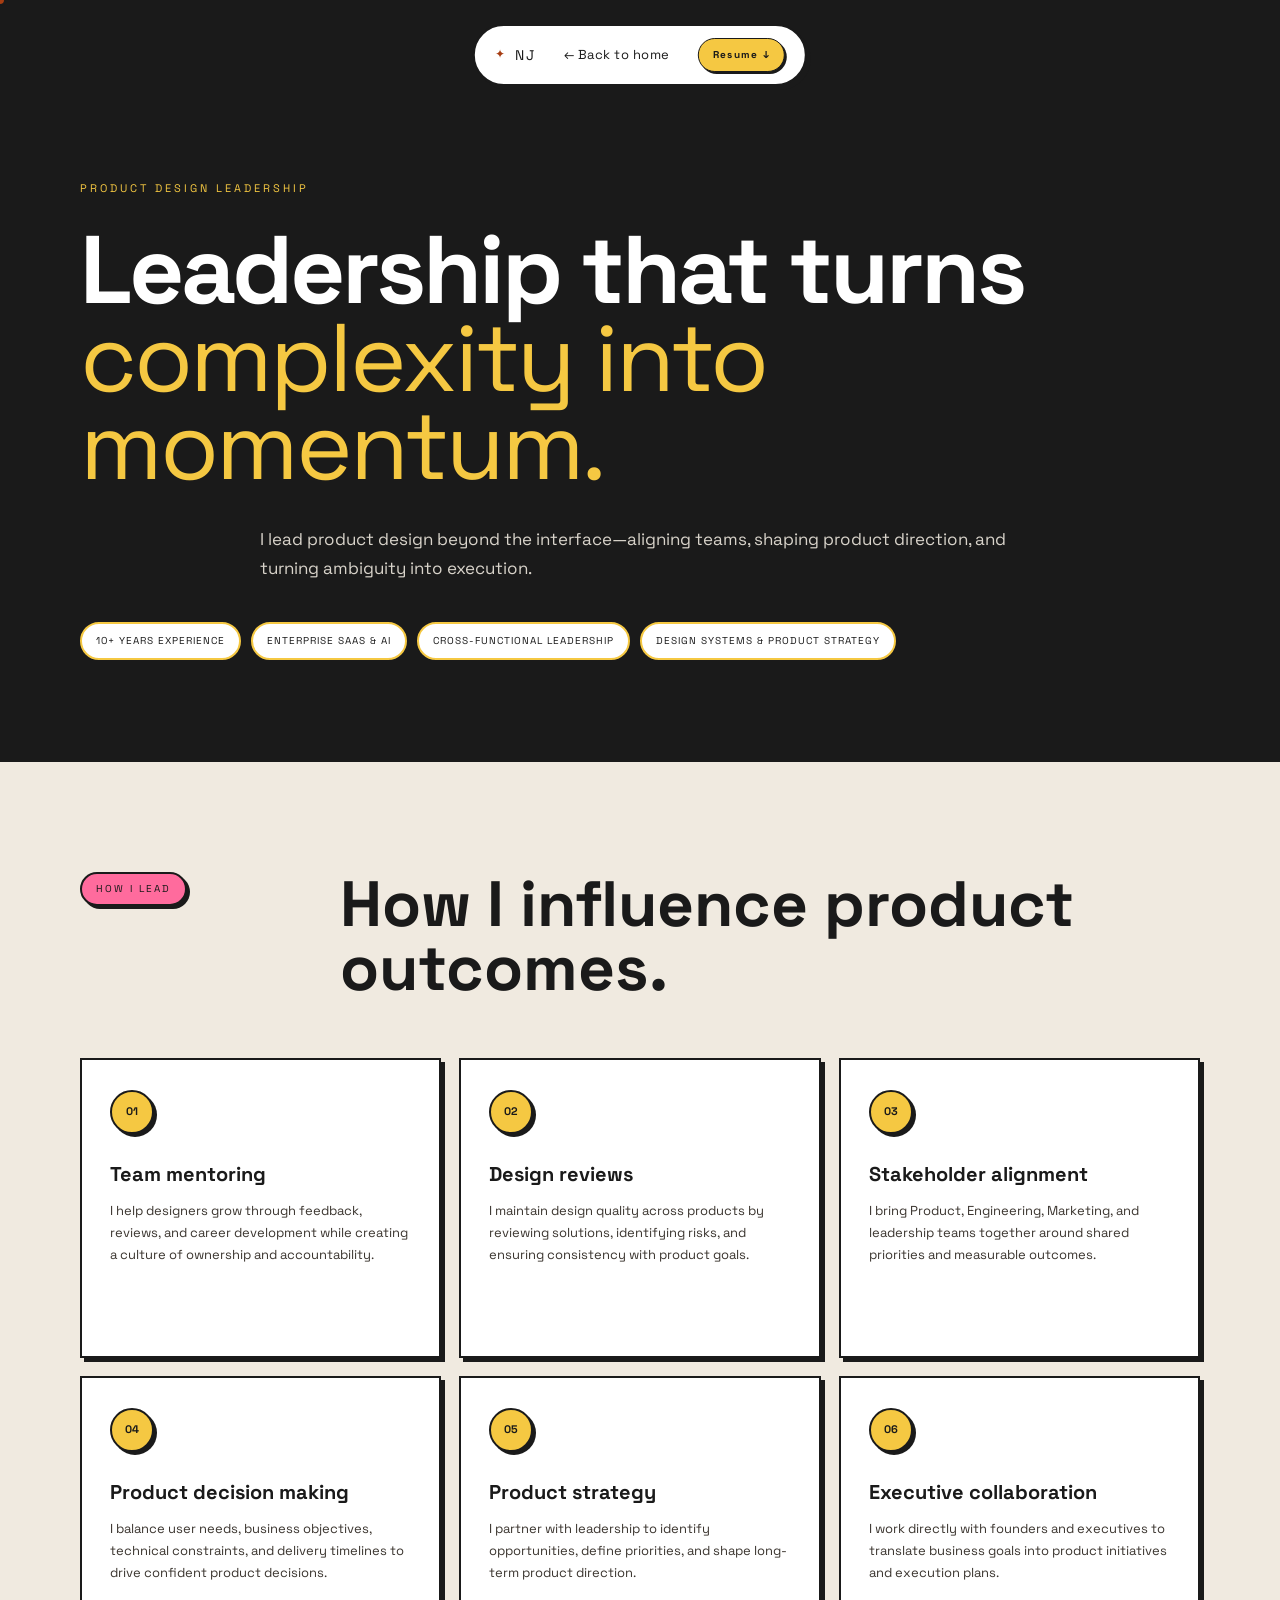
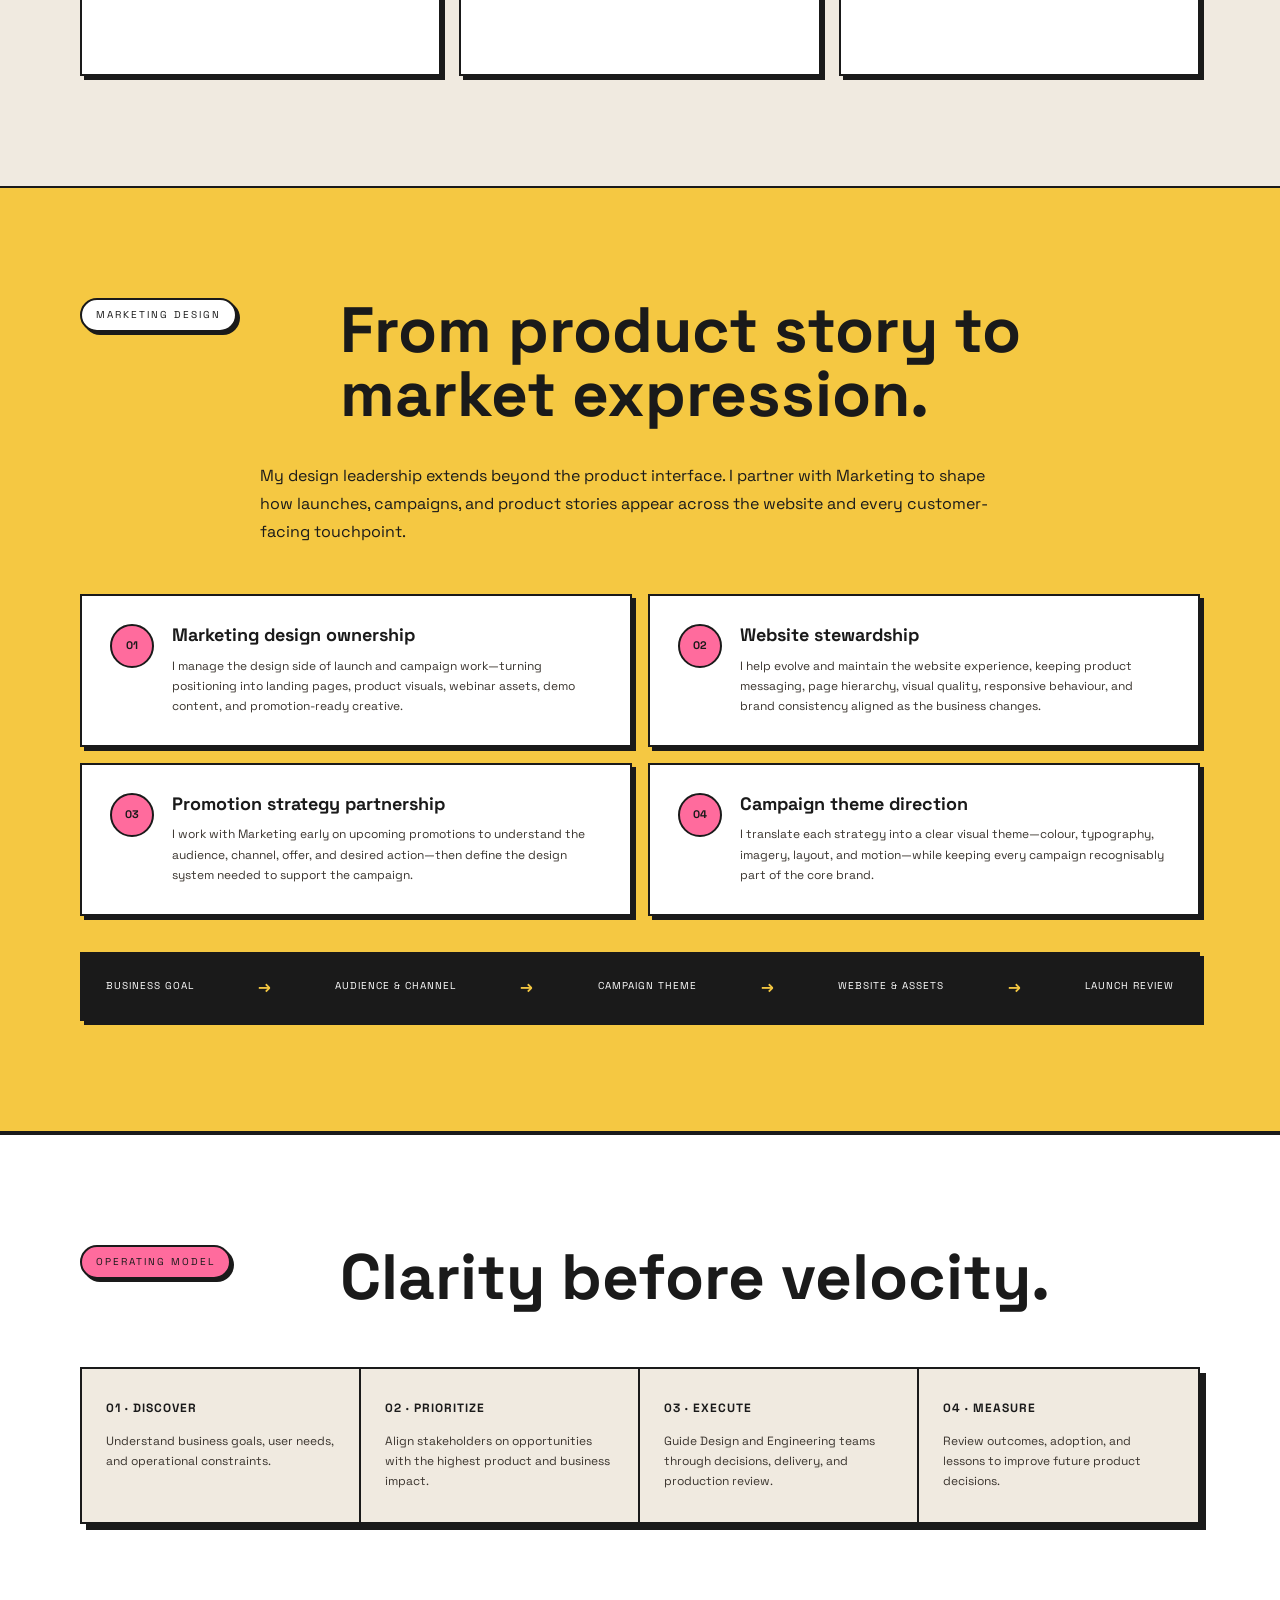
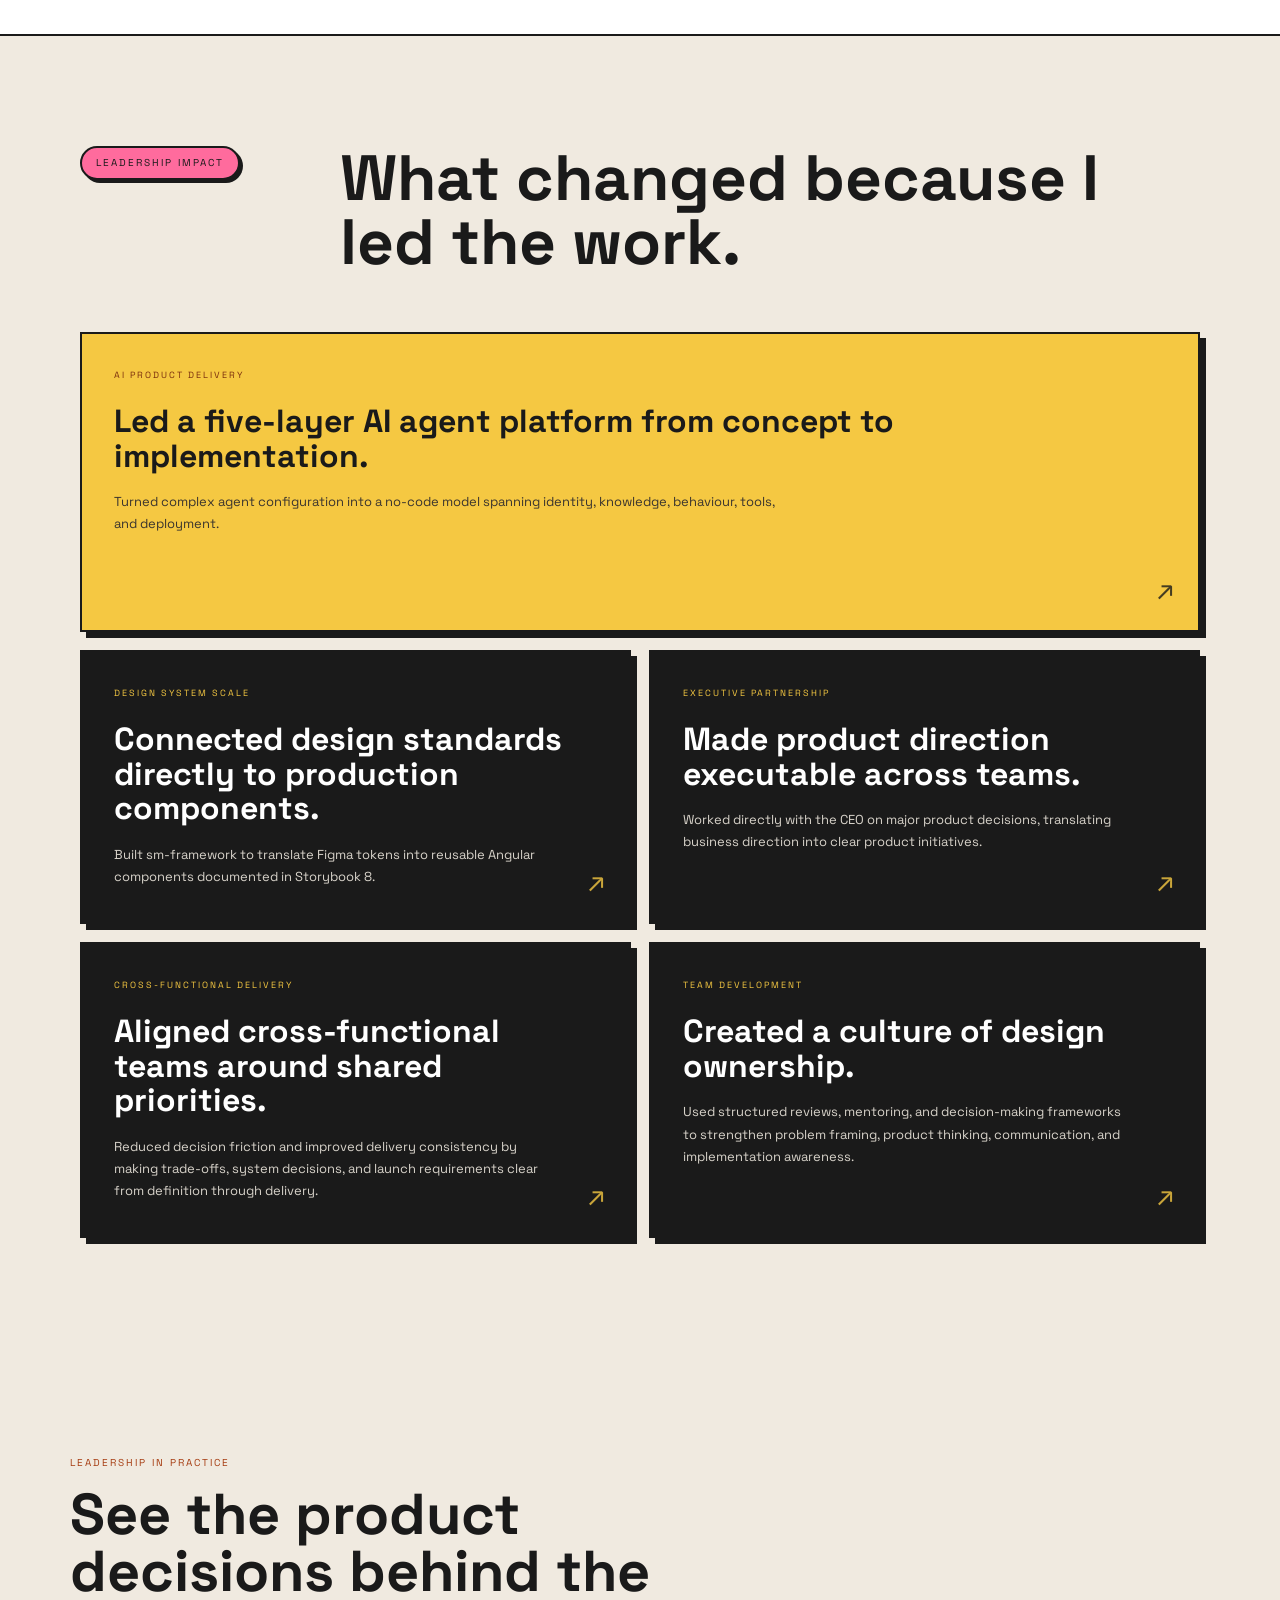
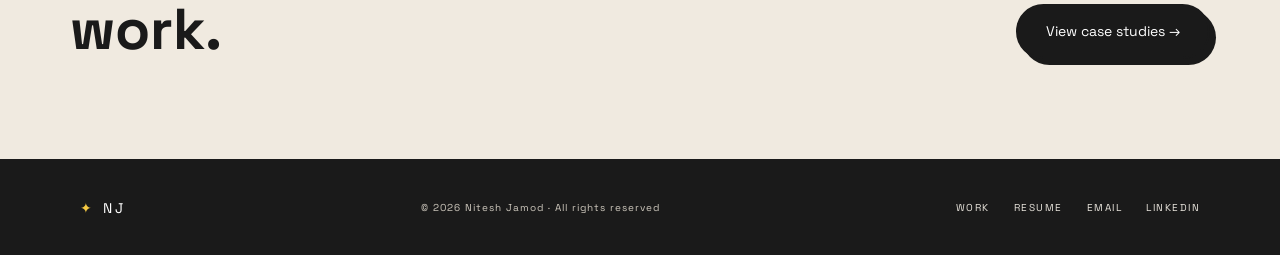
==== leadership.html @ 7f5f0aaa "Describe what changed" ====
<!DOCTYPE html>
<html lang="en">
<head>
<meta charset="UTF-8">
<meta name="viewport" content="width=device-width, initial-scale=1.0">
<meta name="description" content="Leadership approach of Nitesh Jamod, Product Design Lead specialising in AI, enterprise SaaS, product strategy, mentoring, marketing design, and cross-functional delivery.">
<meta name="robots" content="index, follow">
<meta name="author" content="Nitesh Jamod">
<meta name="theme-color" content="#F0EAE0">
<meta property="og:title" content="Leadership — Nitesh Jamod">
<meta property="og:description" content="How I lead product design across AI, enterprise SaaS, design systems, and cross-functional delivery.">
<meta property="og:url" content="https://niteshjamod.com/leadership.html">
<meta property="og:type" content="website">
<meta property="og:image" content="https://niteshjamod.com/assets/images/Nitesh_jamod_halfbody.webp">
<title>Leadership — Nitesh Jamod</title>
<link rel="icon" type="image/png" href="assets/images/NJ_fav_icon.png">
<link rel="canonical" href="https://niteshjamod.com/leadership.html">
<link rel="preconnect" href="https://fonts.googleapis.com">
<link rel="preconnect" href="https://fonts.gstatic.com" crossorigin>
<link href="https://fonts.googleapis.com/css2?family=Space+Grotesk:wght@400;700&display=swap" rel="stylesheet">
<link rel="stylesheet" href="assets/css/styles.css">
</head>
<body id="leadership-page">

<div class="cur" id="cur"></div>

<nav class="leadership-nav leadership-nav-compact">
  <a href="index.html" class="nav-logo">NJ</a>
  <a href="index.html" class="leadership-back">← Back to home</a>
  <a href="output/pdf/Nitesh-Jamod-CV2026.pdf" class="case-nav-resume" download>Resume ↓</a>
</nav>

<main>
  <header class="leadership-page-hero">
    <div class="leadership-page-kicker">Product Design Leadership</div>
    <h1>Leadership that turns <span>complexity into momentum.</span></h1>
    <p>I lead product design beyond the interface—aligning teams, shaping product direction, and turning ambiguity into execution.</p>
    <div class="leadership-page-proof">
      <span>10+ years experience</span>
      <span>Enterprise SaaS &amp; AI</span>
      <span>Cross-functional leadership</span>
      <span>Design systems &amp; product strategy</span>
    </div>
  </header>

  <section class="leadership-principles" aria-labelledby="leadership-principles-title">
    <div class="leadership-section-head">
      <span>How I Lead</span>
      <h2 id="leadership-principles-title">How I influence product outcomes.</h2>
    </div>
    <div class="leadership-page-grid">
      <article class="leadership-page-card">
        <div class="leadership-page-card-number">01</div>
        <h3>Team Mentoring</h3>
        <p>I help designers grow through feedback, reviews, and career development while creating a culture of ownership and accountability.</p>
      </article>
      <article class="leadership-page-card">
        <div class="leadership-page-card-number">02</div>
        <h3>Design Reviews</h3>
        <p>I maintain design quality across products by reviewing solutions, identifying risks, and ensuring consistency with product goals.</p>
      </article>
      <article class="leadership-page-card">
        <div class="leadership-page-card-number">03</div>
        <h3>Stakeholder Alignment</h3>
        <p>I bring Product, Engineering, Marketing, and leadership teams together around shared priorities and measurable outcomes.</p>
      </article>
      <article class="leadership-page-card">
        <div class="leadership-page-card-number">04</div>
        <h3>Product Decision Making</h3>
        <p>I balance user needs, business objectives, technical constraints, and delivery timelines to drive confident product decisions.</p>
      </article>
      <article class="leadership-page-card">
        <div class="leadership-page-card-number">05</div>
        <h3>Product Strategy</h3>
        <p>I partner with leadership to identify opportunities, define priorities, and shape long-term product direction.</p>
      </article>
      <article class="leadership-page-card">
        <div class="leadership-page-card-number">06</div>
        <h3>Executive Collaboration</h3>
        <p>I work directly with founders and executives to translate business goals into product initiatives and execution plans.</p>
      </article>
    </div>
  </section>

  <section id="marketing-leadership" class="leadership-marketing" aria-labelledby="marketing-leadership-title">
    <div class="leadership-section-head">
      <span>Marketing Design</span>
      <h2 id="marketing-leadership-title">From product story to market expression.</h2>
    </div>
    <p class="leadership-marketing-intro">My design leadership extends beyond the product interface. I partner with Marketing to shape how launches, campaigns, and product stories appear across the website and every customer-facing touchpoint.</p>
    <div class="leadership-marketing-grid">
      <article>
        <div class="leadership-marketing-icon">01</div>
        <h3>Marketing Design Ownership</h3>
        <p>I manage the design side of launch and campaign work—turning positioning into landing pages, product visuals, webinar assets, demo content, and promotion-ready creative.</p>
      </article>
      <article>
        <div class="leadership-marketing-icon">02</div>
        <h3>Website Stewardship</h3>
        <p>I help evolve and maintain the website experience, keeping product messaging, page hierarchy, visual quality, responsive behaviour, and brand consistency aligned as the business changes.</p>
      </article>
      <article>
        <div class="leadership-marketing-icon">03</div>
        <h3>Promotion Strategy Partnership</h3>
        <p>I work with Marketing early on upcoming promotions to understand the audience, channel, offer, and desired action—then define the design system needed to support the campaign.</p>
      </article>
      <article>
        <div class="leadership-marketing-icon">04</div>
        <h3>Campaign Theme Direction</h3>
        <p>I translate each strategy into a clear visual theme—colour, typography, imagery, layout, and motion—while keeping every campaign recognisably part of the core brand.</p>
      </article>
    </div>
    <div class="leadership-marketing-flow" aria-label="Marketing design collaboration process">
      <span>Business goal</span><b>→</b><span>Audience &amp; channel</span><b>→</b><span>Campaign theme</span><b>→</b><span>Website &amp; assets</span><b>→</b><span>Launch review</span>
    </div>
  </section>

  <section class="leadership-operating-model" aria-labelledby="operating-model-title">
    <div class="leadership-section-head">
      <span>Operating Model</span>
      <h2 id="operating-model-title">Clarity before velocity.</h2>
    </div>
    <div class="leadership-operating-steps">
      <div><strong>01 · Discover</strong><p>Understand business goals, user needs, and operational constraints.</p></div>
      <div><strong>02 · Prioritize</strong><p>Align stakeholders on opportunities with the highest product and business impact.</p></div>
      <div><strong>03 · Execute</strong><p>Guide Design and Engineering teams through decisions, delivery, and production review.</p></div>
      <div><strong>04 · Measure</strong><p>Review outcomes, adoption, and lessons to improve future product decisions.</p></div>
    </div>
  </section>

  <section class="leadership-impact" aria-labelledby="leadership-impact-title">
    <div class="leadership-section-head">
      <span>Leadership Impact</span>
      <h2 id="leadership-impact-title">What changed because I led the work.</h2>
    </div>
    <div class="leadership-impact-grid">
      <article>
        <span>AI product delivery</span>
        <h3>Led a five-layer AI agent platform from concept to implementation.</h3>
        <p>Turned complex agent configuration into a no-code model spanning identity, knowledge, behaviour, tools, and deployment.</p>
      </article>
      <article>
        <span>Design system scale</span>
        <h3>Connected design standards directly to production components.</h3>
        <p>Built sm-framework to translate Figma tokens into reusable Angular components documented in Storybook 8.</p>
      </article>
      <article>
        <span>Executive partnership</span>
        <h3>Made product direction executable across teams.</h3>
        <p>Worked directly with the CEO on major product decisions, translating business direction into clear product initiatives.</p>
      </article>
      <article>
        <span>Cross-functional delivery</span>
        <h3>Aligned cross-functional teams around shared priorities.</h3>
        <p>Reduced decision friction and improved delivery consistency by making trade-offs, system decisions, and launch requirements clear from definition through delivery.</p>
      </article>
      <article>
        <span>Team development</span>
        <h3>Created a culture of design ownership.</h3>
        <p>Used structured reviews, mentoring, and decision-making frameworks to strengthen problem framing, product thinking, communication, and implementation awareness.</p>
      </article>
    </div>
  </section>

  <section class="leadership-page-cta">
    <div>
      <span>Leadership in practice</span>
      <h2>See the product decisions behind the work.</h2>
    </div>
    <a href="index.html#projects" class="btn-primary">View Case Studies →</a>
  </section>
</main>

<footer>
  <a href="index.html" class="f-logo">NJ</a>
  <div class="f-copy">© 2026 Nitesh Jamod · All rights reserved</div>
  <div class="f-links">
    <a href="index.html#projects">Work</a>
    <a href="output/pdf/Nitesh-Jamod-CV2026.pdf" download>Resume</a>
    <a href="mailto:jamodnitesh@gmail.com">Email</a>
    <a href="https://linkedin.com/in/nitesh-jamod" target="_blank">LinkedIn</a>
  </div>
</footer>

<script src="assets/js/script.js"></script>
</body>
</html>
---- assets/css/styles.css ----
/* ── TOKENS ─────────────────────── */
:root {
  --cream:  #F0EAE0;
  --white:  #FFFFFF;
  --black:  #1A1A1A;
  --yellow: #F5C842;
  --pink:   #FF6B9D;
  --blue:   #4A90E2;
  --orange: #A63D12;
  --green:  #3ECF8E;
  --purple: #9B5DE5;
  --shadow: 4px 4px 0px var(--black);
  --shadow-lg: 6px 6px 0px var(--black);
  --shadow-xl: 8px 8px 0px var(--black);
  --border: 2px solid var(--black);
  --radius: 4px;
}
*,*::before,*::after { box-sizing:border-box; margin:0; padding:0; }
html { scroll-behavior:smooth; }
body {
  background: var(--cream);
  color: var(--black);
  font-family: 'Space Grotesk', sans-serif;
  font-weight: 400;
  line-height: 1.6;
  overflow-x: hidden;
  cursor: none;
}

body:not([class]) section {
  scroll-margin-top:110px;
}

img.img-fluid {
  display: block;
  width: 100%;
}

body.page-ai-pilot-case-study-final,
body.page-document-templates-case-study,
body.page-meeting-scheduler-case-study,
body.page-unified-inbox-v2 {
  cursor: auto;
}

/* ── CURSOR ─────────────────────── */
.cur { position:fixed; z-index:9999; pointer-events:none; width:12px; height:12px; background:var(--orange); border:2px solid var(--black); border-radius:50%; transform:translate(-50%,-50%); transition:width .15s, height .15s, background .15s; }
.cur.big { width:40px; height:40px; background:rgba(232,98,42,.15); }
.cur-trail { position:fixed; z-index:9998; pointer-events:none; width:6px; height:6px; background:var(--yellow); border-radius:50%; transform:translate(-50%,-50%); opacity:.6; }

/* ── NAV ─────────────────────────── */
nav {
  position:fixed; top:24px; left:50%; transform:translateX(-50%);
  z-index:200;
  display:flex; align-items:center; gap:32px;
  background:var(--white); border:var(--border);
  box-shadow:var(--shadow);
  padding:12px 28px; border-radius:99px;
  white-space:nowrap;
}
.nav-logo { font-family:'Space Grotesk', sans-serif; font-weight:400; font-size:14px; letter-spacing:2px; color:var(--black); text-decoration:none; display:flex; align-items:center; gap:8px; }
.nav-logo::before { content:'✦'; color:var(--orange); font-size:12px; }
.nav-links { display:flex; gap:24px; }
.nav-links a { font-size:13px; font-weight:400; color:var(--black); text-decoration:none; letter-spacing:.5px; transition:color .15s; }
.nav-links a:hover { color:var(--orange); }
.nav-links a.active { background:var(--yellow); padding:4px 12px; border-radius:99px; border:1.5px solid var(--black); }
.nav-hire { font-size:13px; font-weight:400; background:var(--black); color:var(--white); padding:8px 20px; border-radius:99px; text-decoration:none; border:2px solid var(--black); transition:transform .15s, box-shadow .15s; box-shadow:var(--shadow); }
.nav-hire:hover { transform:translate(-2px,-2px); box-shadow:var(--shadow-lg); }
.nav-hire:active { transform:translate(2px,2px); box-shadow:none; }

/* ── HERO ─────────────────────────── */
#hero {
  min-height:100vh; padding:140px 80px 80px;
  display:grid; grid-template-columns:1fr 1fr;
  gap:60px; align-items:center;
  position:relative;
}
.hero-deco-star { position:absolute; font-size:48px; color:var(--yellow); animation:spin 8s linear infinite; }
.hero-deco-star.s1 { top:120px; right:80px; }
.hero-deco-star.s2 { bottom:120px; left:60px; font-size:28px; color:var(--pink); animation-direction:reverse; }

.hero-eyebrow {
  display:inline-flex; align-items:center; gap:8px;
  font-family:'Space Grotesk', sans-serif; font-size:11px;
  letter-spacing:3px; text-transform:uppercase;
  background:var(--pink); color:var(--white);
  padding:6px 14px; border-radius:99px;
  border:2px solid var(--black); box-shadow:var(--shadow);
  margin-bottom:28px;
}
.hero-title {
  font-family:'Space Grotesk', sans-serif;
  font-size:clamp(52px,6vw,88px);
  font-weight:700; font-style:italic;
  line-height:.95; letter-spacing:-1px;
  margin-bottom:28px;
}
.hero-title .line2 { display:block; }
.hero-title .hl-yellow { background:var(--yellow); padding:0 6px; display:inline; border-radius:2px; }
.hero-title .hl-under {
  position:relative; display:inline-block;
  text-decoration:none;
}
.hero-title .hl-under::after {
  content:'';
  position:absolute; bottom:-4px; left:0; right:0;
  height:6px; background:var(--orange);
  border-radius:2px;
}
.hero-body { font-size:16px; color:#2A2420; max-width:440px; line-height:1.7; margin-bottom:24px; }
.hero-body strong { color:var(--black); font-weight:400; }
.hero-title-recruiter { max-width:720px; font-size:clamp(44px,4vw,60px); font-style:normal; line-height:.98; }
.hero-proof { list-style:none !important; display:grid; grid-template-columns:1fr 1fr; gap:10px 18px; max-width:650px; margin:0 0 36px !important; padding:0 !important; }
.hero-proof li { position:relative; padding-left:24px; font-size:13px; line-height:1.45; color:#2A2420; }
.hero-proof li::before { content:'✓'; position:absolute; left:0; top:0; font-weight:700; color:var(--orange); }
.hero-ctas { display:flex; gap:14px; align-items:center; flex-wrap:wrap; margin-top:0; }
.btn-primary {
  font-size:14px; font-weight:400;
  background:var(--black); color:var(--white);
  padding:14px 28px; border-radius:99px;
  border:2px solid var(--black); text-decoration:none;
  box-shadow:var(--shadow-lg);
  transition:transform .15s, box-shadow .15s;
  display:inline-flex; align-items:center; gap:8px;
}
.btn-primary:hover { transform:translate(-2px,-2px); box-shadow:var(--shadow-xl); }
.btn-primary:active { transform:translate(2px,2px); box-shadow:none; }
.btn-secondary {
  font-size:14px; font-weight:400;
  background:var(--white); color:var(--black);
  padding:14px 28px; border-radius:99px;
  border:2px solid var(--black); text-decoration:none;
  box-shadow:var(--shadow);
  transition:transform .15s, box-shadow .15s;
}
.btn-secondary:hover { transform:translate(-2px,-2px); box-shadow:var(--shadow-lg); }
.btn-secondary:active { transform:translate(2px,2px); box-shadow:none; }
.btn-text { color:var(--black); font-size:13px; font-weight:700; text-decoration:none; border-bottom:2px solid var(--black); padding:8px 2px 4px; }
.btn-text:hover { color:var(--orange); border-color:var(--orange); }
.hero-stats { display:flex; gap:28px; margin-top:32px; padding-top:30px; border-top:2px solid var(--black); }
.hstat-n { font-family:'Space Grotesk', sans-serif; font-size:42px; font-weight:700; line-height:1; }
.hstat-n sup { font-size:22px; color:var(--orange); }
.hstat-l { font-family:'Space Grotesk', sans-serif; font-size:9px; letter-spacing:2px; text-transform:uppercase; color:#555; margin-top:4px; }

/* ── PHOTO FRAME ─────────────────── */
.hero-right { position:relative; display:flex; justify-content:center; align-items:center; }
.photo-wrap {
  position:relative;
  width:clamp(390px, 36vw, 550px);
  height:clamp(540px, 50vw, 720px);
  padding:0;
  isolation:isolate;
  animation:float 4s ease-in-out infinite;
}
.photo-wrap::before {
  content:'';
  position:absolute;
  left:8%;
  right:0;
  bottom:4%;
  height:72%;
  background:var(--yellow);
  border:4px solid var(--black);
  box-shadow:12px 12px 0 var(--black);
  transform:rotate(-4deg);
  z-index:-2;
}
.photo-wrap::after {
  content:'✦';
  position:absolute;
  right:-34px;
  bottom:20%;
  color:var(--pink);
  font-size:70px;
  line-height:1;
  text-shadow:
    3px 0 0 var(--black),
    -3px 0 0 var(--black),
    0 3px 0 var(--black),
    0 -3px 0 var(--black);
  transform:rotate(10deg);
  z-index:3;
}
.photo-frame {
  width:100%;
  height:100%;
  border:0;
  background:transparent;
  padding:0;
  overflow:visible;
  position:relative;
  transition:transform .2s ease;
  z-index:1;
}
.photo-frame::before {
  display:none;
}
.photo-frame::after { display:none; }
.photo-frame img {
  width:100%;
  height:100%;
  object-fit:contain;
  object-position:center bottom;
  display:block;
  border:0;
  background:transparent;
  filter:drop-shadow(18px 14px 0 var(--black));
  position:relative;
  z-index:1;
}
.photo-frame:hover { transform:translate(-2px,-2px); }
.photo-tag {
  position:absolute;
  top:-48px;
  left:14px;
  background:var(--yellow);
  border:3px solid var(--black);
  box-shadow:6px 6px 0 var(--black);
  padding:9px 16px;
  border-radius:999px;
  transform:rotate(-8deg);
  font-family:'Space Grotesk', sans-serif;
  font-size:11px;
  font-weight:700;
  letter-spacing:1.2px;
  text-transform:uppercase;
  white-space:nowrap;
}
.photo-badge {
  position:absolute;
  top:46%;
  left:-42px;
  background:var(--pink);
  border:3px solid var(--black);
  box-shadow:6px 6px 0 var(--black);
  width:106px;
  height:106px;
  border-radius:50%;
  display:flex;
  flex-direction:column;
  align-items:center;
  justify-content:center;
  transform:translateY(-50%);
  font-family:'Space Grotesk', sans-serif;
  font-size:10px;
  text-transform:uppercase;
  letter-spacing:.8px;
  color:var(--black);
  font-weight:700;
  line-height:1.1;
  text-align:center;
  z-index:4;
}
.photo-badge strong { font-size:26px; font-family:'Space Grotesk', sans-serif; display:block; }
.photo-arrow {
  position:absolute;
  top:42px;
  right:72px;
  font-size:48px;
  color:var(--black);
  transform:rotate(18deg);
  font-family:'Space Grotesk', sans-serif; font-style:italic;
}
.photo-arrow-label {
  position:absolute;
  top:4px;
  right:12px;
  background:var(--white);
  border:3px solid var(--black);
  box-shadow:5px 5px 0 var(--black);
  border-radius:999px;
  padding:7px 12px;
  font-family:'Space Grotesk', sans-serif;
  font-size:10px;
  letter-spacing:1px;
  text-transform:uppercase;
  font-weight:700;
  color:var(--black);
  transform:rotate(6deg);
  white-space:nowrap;
}

/* ── TICKER ──────────────────────── */
.ticker {
  background:var(--black); color:var(--white);
  padding:16px 0; overflow:hidden;
  border-top:2px solid var(--black);
  border-bottom:2px solid var(--black);
}
.ticker-inner { display:flex; gap:0; animation:ticker 25s linear infinite; width:max-content; }
.ticker-item { white-space:nowrap; padding:0 32px; font-family:'Space Grotesk', sans-serif; font-size:12px; letter-spacing:3px; text-transform:uppercase; }
.ticker-item span { color:var(--yellow); margin:0 8px; }

/* ── WORK AUTHORIZATION ──────────── */
.work-authorization { background:var(--yellow); border-top:2px solid var(--black); border-bottom:2px solid var(--black); padding:24px 80px; }
.work-authorization-inner { max-width:1140px; margin:0 auto; display:flex; align-items:center; justify-content:space-between; gap:28px; }
.work-authorization strong { font-size:12px; letter-spacing:2px; text-transform:uppercase; white-space:nowrap; }
.work-authorization-options { display:flex; flex-wrap:wrap; justify-content:flex-end; gap:10px; }
.work-authorization-options span { background:var(--white); border:1.5px solid var(--black); border-radius:99px; box-shadow:2px 2px 0 var(--black); padding:8px 14px; font-size:11px; font-weight:700; white-space:nowrap; }
.hero-availability { max-width:650px; margin-top:28px; padding:14px 16px; display:flex; align-items:center; flex-wrap:wrap; gap:8px 14px; background:var(--yellow); border:2px solid var(--black); box-shadow:var(--shadow); border-radius:4px; }
.hero-availability strong { font-size:9px; letter-spacing:1.5px; text-transform:uppercase; margin-right:4px; }
.hero-availability span { font-size:10px; font-weight:700; white-space:nowrap; }
.hero-availability span::first-letter { color:var(--orange); }

/* ── AVAILABILITY ─────────────────── */
.availability-strip { max-width:none !important; margin:0 !important; padding:38px 80px !important; background:var(--yellow); border-bottom:2px solid var(--black); display:flex; align-items:center; justify-content:center; text-align:center; }
.availability-strip > div:first-child { max-width:690px; }
.availability-kicker { display:block; font-size:9px; letter-spacing:2px; text-transform:uppercase; margin-bottom:7px; }
.availability-strip h2 { font-size:clamp(20px,2.4vw,32px); line-height:1.12; }
.availability-locations { display:flex; flex-wrap:wrap; justify-content:flex-end; gap:8px; max-width:440px; }
.availability-locations span { background:var(--white); border:1.5px solid var(--black); border-radius:99px; padding:7px 12px; font-size:10px; letter-spacing:1px; text-transform:uppercase; box-shadow:2px 2px 0 var(--black); }

/* ── ABOUT ───────────────────────── */
#about { padding:100px 80px; max-width:1300px; margin:0 auto; display:grid; grid-template-columns:1fr 1fr; gap:80px; align-items:start; }
.about-photo-wrap {
  position:relative;
  width:min(100%, 494px);
  max-width:494px;
  aspect-ratio:494 / 420;
  overflow:hidden;
  background:var(--white);
  border:3px solid var(--black);
  box-shadow:var(--shadow-xl);
  border-radius:var(--radius);
  transform:rotate(-1deg);
}
.about-carousel-track { position:absolute; inset:0; }
.about-carousel-slide {
  position:absolute;
  inset:0;
  width:100%;
  height:100%;
  object-fit:cover;
  opacity:0;
  transition:opacity .75s ease-in-out;
}
.about-carousel-slide.is-active { opacity:1; }
.about-carousel-controls {
  position:absolute;
  left:18px;
  right:18px;
  bottom:16px;
  z-index:3;
  display:flex;
  align-items:center;
  justify-content:space-between;
  gap:14px;
}
.about-carousel-btn {
  width:36px;
  height:36px;
  border:2px solid var(--black);
  border-radius:50%;
  background:var(--white);
  color:var(--black);
  box-shadow:3px 3px 0 var(--black);
  font-size:24px;
  line-height:1;
  display:grid;
  place-items:center;
  cursor:pointer;
  transition:transform .15s, box-shadow .15s;
}
.about-carousel-btn:hover { transform:translate(-1px,-1px); box-shadow:4px 4px 0 var(--black); }
.about-carousel-dots { display:flex; align-items:center; justify-content:center; gap:8px; }
.about-carousel-dot {
  width:8px;
  height:8px;
  border:1.5px solid var(--black);
  border-radius:50%;
  background:var(--white);
  padding:0;
  cursor:pointer;
}
.about-carousel-dot.is-active { background:var(--yellow); }

/* ── LEADERSHIP ──────────────────── */
#leadership { max-width:none; padding:100px 80px; background:var(--black); color:var(--white); border-top:2px solid var(--black); border-bottom:2px solid var(--black); }
.leadership-intro { max-width:1140px; margin:0 auto 48px; display:grid; grid-template-columns:minmax(200px,.65fr) 1.2fr; gap:22px 48px; align-items:end; }
.leadership-intro .s-label { grid-column:1 / -1; color:var(--black); justify-self:start; }
.leadership-intro p { color:#D8D3CA; font-size:15px; line-height:1.75; max-width:600px; }
.leadership-copy { max-width:600px; }
.leadership-page-link { display:inline-block; color:var(--yellow); font-size:12px; font-weight:700; text-decoration:none; border-bottom:1.5px solid var(--yellow); margin-top:18px; padding-bottom:3px; }
.leadership-grid { max-width:1140px; margin:0 auto; display:grid; grid-template-columns:repeat(4,1fr); gap:16px; }
.leadership-card { background:#262626; border:1.5px solid #5B5B5B; border-radius:4px; padding:28px 24px; min-height:245px; }
.leadership-card > span { display:inline-grid; place-items:center; width:38px; height:38px; border-radius:50%; background:var(--yellow); color:var(--black); border:2px solid var(--white); font-size:11px; font-weight:700; margin-bottom:24px; }
.leadership-card h3 { font-size:16px; line-height:1.25; margin-bottom:12px; }
.leadership-card p { color:#CFC9BE; font-size:12px; line-height:1.65; }


/* ── PROJECTS ────────────────────── */
#projects { padding:80px; }
.section-header { display:flex; justify-content:space-between; align-items:flex-end; margin-bottom:48px; }
.proj-grid { display:grid; grid-template-columns:1fr 1fr; gap:24px; max-width:1140px; margin:0 auto; }
.proj-card {
  background:var(--white); border:2px solid var(--black);
  box-shadow:var(--shadow-lg); border-radius:var(--radius);
  text-decoration:none; color:var(--black);
  overflow:hidden; transition:transform .2s, box-shadow .2s;
  display:block;
}
.proj-card:hover { transform:translate(-3px,-3px); box-shadow:8px 8px 0px var(--black); }
.proj-card:active { transform:translate(2px,2px); box-shadow:none; }
.proj-img {
  height:200px; background:var(--cream);
  border-bottom:2px solid var(--black);
  display:flex; align-items:center; justify-content:center;
  font-family:'Space Grotesk', sans-serif; font-size:11px;
  letter-spacing:2px; text-transform:uppercase; color:#555;
  position:relative; overflow:hidden;
}
.proj-img-bg { position:absolute; inset:0; opacity:.06; font-family:'Space Grotesk', sans-serif; font-size:120px; font-weight:700; display:flex; align-items:center; justify-content:center; color:var(--black); }
.proj-body { padding:28px 28px 24px; }
.proj-num { font-family:'Space Grotesk', sans-serif; font-size:10px; letter-spacing:2px; color:#555; margin-bottom:10px; }
.proj-title { font-family:'Space Grotesk', sans-serif; font-size:28px; font-weight:700; font-style:italic; line-height:1.1; margin-bottom:10px; }
.proj-desc { font-size:13px; color:#333333; line-height:1.6; margin-bottom:20px; }
.proj-footer { display:flex; justify-content:space-between; align-items:center; }
.proj-tag { font-family:'Space Grotesk', sans-serif; font-size:9px; letter-spacing:1.5px; text-transform:uppercase; padding:5px 12px; border-radius:99px; border:1.5px solid var(--black); font-weight:400; }
.proj-arrow { font-size:20px; color:var(--black); transition:transform .2s; }
.proj-card:hover .proj-arrow { transform:translate(3px,-3px); }
.proj-card-featured { grid-column:1 / -1; display:grid; grid-template-columns:.8fr 1.2fr; }
.proj-card-featured .proj-img { height:auto; min-height:420px; border-bottom:0; border-right:2px solid var(--black); }
.proj-card-featured .proj-body { padding:42px; display:flex; flex-direction:column; justify-content:center; }
.proj-card-featured .proj-title { font-size:clamp(34px,4vw,52px); }
.proj-card-featured .proj-desc { font-size:15px; max-width:680px; }
.proj-impact { display:grid; gap:8px; padding:18px 0 24px; margin-bottom:18px; border-top:1.5px solid var(--black); border-bottom:1.5px solid var(--black); }
.proj-impact strong { font-size:10px; letter-spacing:1.7px; text-transform:uppercase; }
.proj-impact span { position:relative; padding-left:20px; font-size:12px; line-height:1.45; }
.proj-impact span::before { content:'→'; position:absolute; left:0; color:var(--orange); }
.proj-impact b { font-weight:700; color:var(--black); }

/* ── SKILLS ─────────────────────── */
#skills { padding:100px 80px; background:var(--white); border-top:2px solid var(--black); border-bottom:2px solid var(--black); }
.skills-inner { max-width:1140px; margin:0 auto; }
.skills-grid { display:grid; grid-template-columns:repeat(3,1fr); gap:20px; margin-top:56px; }
.sk-card {
  background:var(--cream); border:2px solid var(--black);
  box-shadow:var(--shadow); border-radius:var(--radius);
  padding:32px 28px; transition:transform .2s, box-shadow .2s;
}
.sk-card:hover { transform:translate(-2px,-2px); box-shadow:var(--shadow-lg); }
.sk-icon { width:48px; height:48px; border-radius:50%; border:2px solid var(--black); display:flex; align-items:center; justify-content:center; font-size:22px; margin-bottom:18px; box-shadow:3px 3px 0px var(--black); }
.sk-num { font-family:'Space Grotesk', sans-serif; font-size:9px; letter-spacing:2px; color:#555; margin-bottom:8px; }
.sk-title { font-family:'Space Grotesk', sans-serif; font-size:15px; font-weight:700; text-transform:uppercase; letter-spacing:.5px; margin-bottom:10px; }
.sk-desc { font-size:13px; color:#333333; line-height:1.6; margin-bottom:16px; }
.sk-tags { display:flex; flex-wrap:wrap; gap:6px; }
.sk-tag { font-family:'Space Grotesk', sans-serif; font-size:9px; letter-spacing:1px; text-transform:uppercase; padding:4px 10px; border:1.5px solid var(--black); border-radius:99px; background:var(--white); }

/* ── PROCESS ─────────────────────── */
#process { padding:100px 80px; max-width:1300px; margin:0 auto; }
.proc-steps { display:grid; grid-template-columns:repeat(4,1fr); gap:0; margin-top:56px; position:relative; }
.proc-connector { position:absolute; top:50px; left:12.5%; right:12.5%; height:2px; background:var(--black); z-index:0; }
.proc-step { padding:0 16px; position:relative; z-index:1; }
.proc-step:first-child { padding-left:0; }
.proc-step:last-child { padding-right:0; }
.proc-card {
  background:var(--white); border:2px solid var(--black);
  box-shadow:var(--shadow); border-radius:var(--radius);
  padding:28px 24px; transition:transform .2s, box-shadow .2s;
  text-align:center;
}
.proc-card:hover { transform:translate(-2px,-2px); box-shadow:var(--shadow-lg); }
.proc-num-circle {
  width:48px; height:48px; border-radius:50%;
  border:2px solid var(--black); display:flex; align-items:center;
  justify-content:center; margin:0 auto 16px;
  font-family:'Space Grotesk', sans-serif; font-size:22px; font-weight:700;
  box-shadow:3px 3px 0px var(--black);
}
.proc-title { font-size:14px; font-weight:700; text-transform:uppercase; letter-spacing:.5px; margin-bottom:8px; }
.proc-desc { font-size:12px; color:#333333; line-height:1.5; }

/* ── EXPERIENCE ──────────────────── */
#background { padding:100px 80px; border-top:2px solid var(--black); }
.bg-inner { max-width:1140px; margin:0 auto; display:grid; grid-template-columns:1fr 1fr; gap:60px; }
.exp-items { display:flex; flex-direction:column; gap:16px; margin-top:32px; }
.exp-card {
  background:var(--white); border:2px solid var(--black);
  box-shadow:var(--shadow); border-radius:var(--radius);
  padding:20px 24px; display:flex; gap:18px; align-items:flex-start;
  transition:transform .15s, box-shadow .15s;
}
.exp-card:hover { transform:translate(-2px,-2px); box-shadow:var(--shadow-lg); }
.exp-badge { width:40px; height:40px; border-radius:50%; border:2px solid var(--black); flex-shrink:0; display:flex; align-items:center; justify-content:center; font-family:'Space Grotesk', sans-serif; font-weight:700; font-size:18px; box-shadow:3px 3px 0 var(--black); }
.exp-body { min-width:0; }
.exp-role { font-size:14px; font-weight:400; margin-bottom:2px; }
.exp-co { font-size:13px; color:var(--orange); margin-bottom:2px; }
.exp-dt { font-family:'Space Grotesk', sans-serif; font-size:10px; letter-spacing:1px; color:#555; }
.exp-card-group { padding-bottom:22px; }
.exp-track { margin-top:14px; display:grid; gap:10px; }
.exp-track-item { position:relative; padding-left:14px; }
.exp-track-item::before {
  content:""; position:absolute; left:0; top:6px;
  width:5px; height:5px; border-radius:50%; background:var(--black);
}
.exp-track-role { font-size:12px; font-weight:700; margin-bottom:2px; }

.edu-items { margin-top:32px; display:flex; flex-direction:column; gap:16px; }
.edu-card { background:var(--cream); border:2px solid var(--black); box-shadow:var(--shadow); border-radius:var(--radius); padding:20px 24px; }
.edu-deg { font-size:14px; font-weight:400; margin-bottom:2px; }
.edu-sch { font-size:12px; color:#333333; }
.cert-list { list-style:none; margin-top:20px; }
.cert-list li { font-size:13px; padding:8px 0; border-bottom:1.5px solid var(--black); display:flex; gap:8px; align-items:flex-start; }
.cert-list li:last-child { border-bottom:none; }
.cert-list li::before { content:'→'; color:var(--orange); flex-shrink:0; font-weight:400; }
.award-sticky {
  background:var(--yellow); border:2px solid var(--black);
  box-shadow:var(--shadow); padding:16px 20px;
  border-radius:4px; transform:rotate(-2deg);
  margin-top:20px; display:inline-block;
}
.award-sticky .aw-label { font-family:'Space Grotesk', sans-serif; font-size:9px; letter-spacing:2px; text-transform:uppercase; margin-bottom:4px; }
.award-sticky .aw-val { font-size:14px; font-weight:700; }

/* ── CONTACT ─────────────────────── */
#contact { padding:100px 80px; }
.contact-card {
  max-width:900px; margin:56px auto 0;
  background:var(--white); border:3px solid var(--black);
  box-shadow:var(--shadow-xl); border-radius:var(--radius);
  display:grid; grid-template-columns:1fr 1fr; overflow:hidden;
}
.contact-left { padding:56px 48px; border-right:2px solid var(--black); }
.contact-heading { font-family:'Space Grotesk', sans-serif; font-size:clamp(28px,3vw,42px); font-weight:700; font-style:italic; line-height:1.1; margin-bottom:16px; }
.contact-sub { font-size:14px; color:#333333; line-height:1.7; margin-bottom:32px; }
.contact-links { display:flex; flex-direction:column; gap:16px; }
.ci-l { font-family:'Space Grotesk', sans-serif; font-size:9px; letter-spacing:2px; text-transform:uppercase; color:#555; margin-bottom:4px; }
.ci-v { font-size:15px; font-weight:400; color:var(--black); text-decoration:none; border-bottom:2px solid var(--black); display:inline-block; transition:color .15s; }
.ci-v:hover { color:var(--orange); }
.contact-right { padding:56px 48px; background:var(--black); }
.contact-big { font-family:'Space Grotesk', sans-serif; font-size:clamp(24px,2.5vw,36px); font-weight:700; font-style:italic; color:var(--white); line-height:1.1; margin-bottom:20px; }
.contact-big .hl { color:var(--yellow); }
.contact-body { font-size:13px; color:#E8E4DC; line-height:1.7; margin-bottom:32px; }
.contact-tags { display:flex; flex-wrap:wrap; gap:8px; }
.contact-tag { font-family:'Space Grotesk', sans-serif; font-size:9px; letter-spacing:1px; text-transform:uppercase; border:1.5px solid #CFC9BE; padding:5px 12px; border-radius:99px; color:#E8E4DC; }

/* ── FOOTER ──────────────────────── */
footer { background:var(--black); padding:36px 80px; display:flex; justify-content:space-between; align-items:center; border-top:2px solid var(--black); }
.f-logo { font-family:'Space Grotesk', sans-serif; font-size:14px; letter-spacing:3px; color:var(--white); text-decoration:none; display:flex; align-items:center; gap:8px; font-weight:400; }
.f-logo::before { content:'✦'; color:var(--yellow); }
.f-copy { font-family:'Space Grotesk', sans-serif; font-size:10px; color:#CFC9BE; letter-spacing:1px; }
.f-links { display:flex; gap:24px; }
.f-links a { font-family:'Space Grotesk', sans-serif; font-size:10px; letter-spacing:1.5px; text-transform:uppercase; color:#E8E4DC; text-decoration:none; transition:color .15s; }
.f-links a:hover { color:var(--yellow); }
.nav-resume { background:var(--black); color:var(--white) !important; padding:7px 13px; border-radius:99px; }
.sticky-resume { position:fixed; right:24px; bottom:24px; z-index:300; background:var(--yellow); color:var(--black); border:2px solid var(--black); box-shadow:4px 4px 0 var(--black); border-radius:99px; padding:11px 18px; text-decoration:none; font-size:11px; font-weight:700; letter-spacing:1px; text-transform:uppercase; }
.sticky-resume:hover { transform:translate(-2px,-2px); box-shadow:6px 6px 0 var(--black); }

/* ── CASE STUDY IMPACT SUMMARY ───── */
.case-impact-strip { background:#F5C842; color:#1A1A1A; border-top:2px solid #1A1A1A; border-bottom:2px solid #1A1A1A; padding:54px 80px; }
.case-impact-inner { max-width:1140px; margin:0 auto; }
.case-impact-label { font-size:10px; letter-spacing:2px; text-transform:uppercase; margin-bottom:12px; font-weight:700; }
.case-impact-inner h2 { font-family:'Space Grotesk',sans-serif; font-size:clamp(30px,4vw,48px); line-height:1; margin:0 0 30px; }
.case-impact-grid { display:grid; grid-template-columns:repeat(3,1fr); gap:14px; }
.case-impact-item { background:#fff; border:2px solid #1A1A1A; box-shadow:4px 4px 0 #1A1A1A; padding:22px; }
.case-impact-item strong { display:block; font-size:13px; line-height:1.25; margin-bottom:8px; }
.case-impact-item p { margin:0; font-size:12px; line-height:1.55; color:#3A342E; }
.case-nav-resume { color:#1A1A1A; background:#F5C842; border:1.5px solid #1A1A1A; border-radius:99px; padding:8px 14px; font-family:'Space Grotesk',sans-serif; font-size:10px; font-weight:700; letter-spacing:1.3px; text-transform:uppercase; text-decoration:none; box-shadow:2px 2px 0 #1A1A1A; }
.case-nav-resume:hover { transform:translate(-1px,-1px); box-shadow:3px 3px 0 #1A1A1A; }
.case-footer-links { display:flex; align-items:center; gap:22px; }
.case-footer-resume { color:#F5C842; font-family:'Space Grotesk',sans-serif; font-size:10px; letter-spacing:1.4px; text-transform:uppercase; text-decoration:none; border-bottom:1px solid #F5C842; padding-bottom:3px; }

/* ── SECTION LABEL ───────────────── */
.s-label { display:inline-flex; align-items:center; font-family:'Space Grotesk', sans-serif; font-size:10px; letter-spacing:2.5px; text-transform:uppercase; font-weight:400; padding:6px 14px; border-radius:99px; border:2px solid var(--black); box-shadow:3px 3px 0 var(--black); margin-bottom:16px; }
.s-label.yellow { background:var(--yellow); }
.s-label.pink { background:var(--pink); color:var(--black); }
.s-label.blue { background:var(--blue); color:var(--black); }
.s-title { font-family:'Space Grotesk', sans-serif; font-size:clamp(36px,4.5vw,64px); font-weight:700; font-style:italic; line-height:1; }
.s-sub { font-size:15px; color:#333333; max-width:520px; line-height:1.7; margin-top:12px; }

/* ── ANIMATIONS ───────────────────── */
@keyframes float { 0%,100%{transform:translateY(0)} 50%{transform:translateY(-10px)} }
@keyframes spin { to{transform:rotate(360deg)} }
@keyframes ticker { from{transform:translateX(0)} to{transform:translateX(-50%)} }
@keyframes stampIn { 0%{opacity:0;transform:scale(1.08) rotate(-1deg)} 60%{transform:scale(.97) rotate(.3deg)} 100%{opacity:1;transform:scale(1) rotate(0deg)} }
@keyframes slideUp { from{opacity:0;transform:translateY(32px)} to{opacity:1;transform:translateY(0)} }
@keyframes wobble { 0%,100%{transform:rotate(2deg)} 25%{transform:rotate(3.5deg)} 75%{transform:rotate(.5deg)} }

.rv { opacity:0; transform:translateY(24px); transition:opacity .6s cubic-bezier(.34,1.56,.64,1), transform .6s cubic-bezier(.34,1.56,.64,1); }
.rv.in { opacity:1; transform:translateY(0); }
.rv.d1{transition-delay:.1s}.rv.d2{transition-delay:.2s}.rv.d3{transition-delay:.3s}.rv.d4{transition-delay:.4s}

/* ── RESPONSIVE ────────────────────── */
@media(max-width:900px){
  nav{padding:10px 20px;top:16px}
  #hero,#about,#skills,#process,#background,#contact,#projects,footer{padding-left:24px;padding-right:24px}
  #hero,#about,.bg-inner,.contact-card{grid-template-columns:1fr;gap:40px}
  .proj-grid,.skills-grid,.proc-steps{grid-template-columns:1fr}
  .photo-wrap{width:min(340px, 86vw);height:auto;aspect-ratio:3 / 4}
}

/* ── HOMEPAGE RESPONSIVE REFINEMENTS ─────────── */
@media(max-width:1100px){
  body:not([class]) nav {
    gap:22px;
    padding:10px 22px;
  }

  body:not([class]) .nav-links {
    gap:16px;
  }

  body:not([class]) .nav-links a[href="#about"],
  body:not([class]) .nav-links a[href="#contact"] { display:none; }

  body:not([class]) #hero {
    padding:128px 48px 72px;
    gap:42px;
  }

  body:not([class]) .hero-title {
    font-size:clamp(52px,7vw,72px);
  }

  body:not([class]) .photo-wrap {
    width:min(360px,36vw);
    height:auto;
    aspect-ratio:1;
  }

  body:not([class]) #about,
  body:not([class]) #skills,
  body:not([class]) #process,
  body:not([class]) #background,
  body:not([class]) #contact {
    padding-left:48px;
    padding-right:48px;
  }

  body:not([class]) #projects {
    padding:0;
  }

  body:not([class]) #projects > div:first-child {
    padding:72px 48px 40px !important;
  }

  body:not([class]) #projects .proj-grid {
    padding:0 48px 72px !important;
  }

  body:not([class]) .skills-grid {
    grid-template-columns:repeat(2, minmax(0, 1fr));
  }

  body:not([class]) .proc-steps {
    grid-template-columns:repeat(2, minmax(0, 1fr));
    gap:20px;
  }

  body:not([class]) .proc-connector {
    display:none;
  }

  body:not([class]) .proc-step {
    padding:0;
  }
}

@media(max-width:900px){
  body:not([class]) {
    cursor:auto;
    overflow-x:hidden;
  }

  body:not([class]) .cur,
  body:not([class]) .cur-trail {
    display:none;
  }

  body:not([class]) nav {
    left:50%;
    right:auto;
    top:14px;
    transform:translateX(-50%);
    width:max-content;
    max-width:calc(100vw - 32px);
    justify-content:center;
    flex-wrap:nowrap;
    gap:14px;
    padding:10px 14px;
    border-radius:99px;
  }

  body:not([class]) .nav-links {
    display:flex;
    width:auto;
    justify-content:flex-start;
    gap:12px;
    padding-top:0;
    border-top:0;
  }

  body:not([class]) #hero {
    min-height:auto;
    grid-template-columns:1fr;
    gap:48px;
    padding:112px 24px 64px;
    overflow:hidden;
  }

  body:not([class]) .hero-left,
  body:not([class]) .hero-right {
    min-width:0;
    max-width:100%;
  }

  body:not([class]) .hero-deco-star {
    display:none;
  }

  body:not([class]) .hero-eyebrow {
    max-width:100%;
    white-space:normal;
    line-height:1.4;
    letter-spacing:1.8px;
    font-size:10px;
    margin-bottom:22px;
  }

  body:not([class]) .hero-title {
    font-size:clamp(46px,12vw,68px);
    letter-spacing:0;
    margin-bottom:22px;
  }

  body:not([class]) .hero-title-recruiter { font-size:clamp(42px,10vw,56px); }

  body:not([class]) .hero-body {
    max-width:100%;
    font-size:15px;
    overflow-wrap:break-word;
  }

  body:not([class]) .hero-proof { grid-template-columns:1fr; margin-top:-8px; }

  .work-authorization { padding:24px; }
  .work-authorization-inner { align-items:flex-start; flex-direction:column; gap:16px; }
  .work-authorization-options { justify-content:flex-start; }

  body:not([class]) .hero-ctas {
    align-items:stretch;
    width:100%;
    max-width:100%;
  }

  body:not([class]) .btn-primary,
  body:not([class]) .btn-secondary {
    justify-content:center;
    min-height:48px;
    padding:12px 20px;
    width:100%;
    box-sizing:border-box;
  }

  body:not([class]) .hero-stats {
    display:grid;
    grid-template-columns:repeat(3, minmax(0, 1fr));
    gap:14px;
    margin-top:36px;
    padding-top:28px;
  }

  .availability-strip { padding:34px 24px !important; flex-direction:column; align-items:flex-start; gap:24px; }
  .availability-locations { justify-content:flex-start; }
  #leadership { padding:72px 24px; }
  .leadership-intro { grid-template-columns:1fr; gap:18px; }
  .leadership-grid { grid-template-columns:1fr 1fr; }
  .leadership-card { min-height:0; }
  .proj-card-featured { grid-template-columns:1fr; }
  .proj-card-featured .proj-img { min-height:240px; border-right:0; border-bottom:2px solid var(--black); }
  .proj-card-featured .proj-body { padding:28px; }
  .case-impact-strip { padding:44px 24px; }
  .case-impact-grid { grid-template-columns:1fr; }
  .case-nav-resume { padding:7px 10px; font-size:9px; }
  .case-footer-links { align-items:flex-end; flex-direction:column; gap:12px; }

  body:not([class]) .hstat-n {
    font-size:34px;
  }

  body:not([class]) .photo-wrap {
    width:min(330px,80vw);
    height:auto;
    aspect-ratio:1851 / 2747;
    margin:0 auto;
  }

  body:not([class]) .photo-wrap::before {
    left:12%;
    right:4%;
    bottom:8%;
    height:68%;
    border-width:3px;
    box-shadow:7px 7px 0 var(--black);
  }

  body:not([class]) .photo-wrap::after {
    right:2px;
    bottom:18%;
    font-size:50px;
  }

  body:not([class]) .photo-arrow {
    display:none;
  }

  body:not([class]) .photo-frame {
    padding:0;
  }

  body:not([class]) .photo-frame::before {
    top:38px;
    right:18px;
    width:72px;
    height:54px;
    background-size:22px 22px;
  }

  body:not([class]) .photo-frame img {
    object-position:center bottom;
    filter:drop-shadow(11px 9px 0 var(--black));
  }

  body:not([class]) .photo-tag {
    top:-42px;
    left:0;
    transform:rotate(-7deg);
    max-width:none;
    white-space:nowrap;
    font-size:10px;
    padding:7px 12px;
    border-width:2px;
  }

  body:not([class]) .photo-badge {
    left:-12px;
    top:48%;
    width:84px;
    height:84px;
    border-width:2px;
  }

  body:not([class]) .photo-badge strong {
    font-size:22px;
  }

  body:not([class]) .photo-arrow-label {
    top:0;
    right:10px;
    font-size:9px;
    padding:6px 10px;
    border-width:2px;
  }

  body:not([class]) .ticker {
    padding:12px 0;
  }

  body:not([class]) .ticker-item {
    padding:0 20px;
    font-size:10px;
    letter-spacing:2px;
  }

  body:not([class]) #about,
  body:not([class]) #skills,
  body:not([class]) #process,
  body:not([class]) #background,
  body:not([class]) #contact {
    padding:72px 24px;
  }

  body:not([class]) #about,
  body:not([class]) .bg-inner,
  body:not([class]) .contact-card {
    grid-template-columns:1fr;
    gap:36px;
  }

  body:not([class]) .about-photo-wrap {
    width:min(100%, 520px);
    justify-self:center;
  }

  body:not([class]) .section-header {
    display:block;
    margin-bottom:32px;
  }

  body:not([class]) .section-header p {
    margin-top:14px;
    text-align:left !important;
  }

  body:not([class]) #projects {
    padding:0;
  }

  body:not([class]) #projects > div:first-child {
    padding:72px 24px 32px !important;
  }

  body:not([class]) #projects .proj-grid {
    grid-template-columns:1fr;
    gap:20px;
    padding:0 24px 72px !important;
  }

  body:not([class]) .proj-img {
    height:170px;
  }

  body:not([class]) .proj-body {
    padding:24px 22px 22px;
  }

  body:not([class]) .proj-title {
    font-size:26px;
  }

  body:not([class]) .skills-grid {
    grid-template-columns:1fr;
    gap:18px;
    margin-top:40px;
  }

  body:not([class]) .sk-card {
    padding:26px 22px;
  }

  body:not([class]) .proc-steps {
    grid-template-columns:1fr;
    gap:18px;
    margin-top:40px;
  }

  body:not([class]) .proc-card {
    text-align:left;
    padding:24px 22px;
  }

  body:not([class]) .proc-num-circle {
    margin:0 0 16px;
  }

  body:not([class]) .contact-card {
    margin-top:40px;
    box-shadow:6px 6px 0 var(--black);
  }

  body:not([class]) .contact-left {
    border-right:0;
    border-bottom:2px solid var(--black);
  }

  body:not([class]) .contact-left,
  body:not([class]) .contact-right {
    padding:36px 28px;
  }

  body:not([class]) .ci-v {
    max-width:100%;
    overflow-wrap:anywhere;
  }

  body:not([class]) footer {
    flex-direction:column;
    align-items:flex-start;
    gap:18px;
    padding:32px 24px;
  }

  body:not([class]) .f-links {
    flex-wrap:wrap;
    gap:16px;
  }
}

@media(max-width:600px){
  .leadership-grid { grid-template-columns:1fr; }
  .sticky-resume { right:14px; bottom:14px; padding:9px 14px; }
}

@media(max-width:520px){
  body:not([class]) .nav-logo {
    font-size:13px;
  }

  body:not([class]) .nav-links {
    gap:8px;
  }

  body:not([class]) .nav-links a {
    font-size:12px;
  }

  body:not([class]) .nav-links a.active {
    padding:3px 8px;
  }

  body:not([class]) #hero {
    padding:104px 18px 56px;
  }

  body:not([class]) .hero-left,
  body:not([class]) .hero-body,
  body:not([class]) .hero-ctas {
    width:100%;
    max-width:min(320px, calc(100vw - 56px));
  }

  body:not([class]) .hero-title {
    font-size:clamp(40px,13vw,54px);
    line-height:1.05;
  }

  body:not([class]) .hero-title .hl-yellow {
    display:inline-block;
    line-height:1;
    padding:0 4px 4px;
  }

  body:not([class]) .hero-ctas {
    flex-direction:column;
  }

  body:not([class]) .photo-wrap {
    width:min(282px,72vw);
  }

  body:not([class]) .photo-badge {
    left:-6px;
    width:76px;
    height:76px;
    font-size:9px;
  }

  body:not([class]) .photo-badge strong {
    font-size:20px;
  }

  body:not([class]) .photo-arrow-label {
    right:18px;
  }

  body:not([class]) .hero-stats {
    grid-template-columns:repeat(3, minmax(0, 1fr));
    gap:12px;
  }

  body:not([class]) .hstat {
    display:block;
  }

  body:not([class]) .hstat-l {
    text-align:left;
    font-size:8px;
    letter-spacing:1.6px;
  }

  body:not([class]) #about,
  body:not([class]) #skills,
  body:not([class]) #process,
  body:not([class]) #background,
  body:not([class]) #contact {
    padding:64px 18px;
  }

  body:not([class]) #projects > div:first-child {
    padding:64px 18px 28px !important;
  }

  body:not([class]) #projects .proj-grid {
    padding:0 18px 64px !important;
  }

  body:not([class]) .s-title {
    font-size:clamp(34px,11vw,46px);
  }

  body:not([class]) .s-label {
    max-width:100%;
    white-space:normal;
    line-height:1.35;
  }

  body:not([class]) .proj-footer {
    align-items:flex-start;
    gap:14px;
  }

  body:not([class]) .proj-tag {
    white-space:normal;
    line-height:1.35;
  }

  body:not([class]) .exp-card {
    padding:18px;
  }

  body:not([class]) .about-carousel-controls {
    left:14px;
    right:14px;
    bottom:12px;
  }

  body:not([class]) .contact-left,
  body:not([class]) .contact-right {
    padding:30px 22px;
  }

  body:not([class]) .contact-big {
    font-size:clamp(24px,9vw,34px);
  }
}
body.page-ai-pilot-case-study-final{
    --orange: #E8622A;
    --dark: #0D0D0D;
    --darker: #080808;
    --card: #141414;
    --border: #222222;
  --text: #E8E4DC;
    --muted: #D4CAC0;
    --white: #F5F2ED;
  }
  body.page-ai-pilot-case-study-final *, body.page-ai-pilot-case-study-final *::before, body.page-ai-pilot-case-study-final *::after{ box-sizing: border-box; margin: 0; padding: 0; }
  html body.page-ai-pilot-case-study-final{ scroll-behavior: smooth; }
  body.page-ai-pilot-case-study-final{ background: var(--dark); color: var(--text); font-family: 'Space Grotesk', sans-serif; font-weight:400; line-height: 1.7; overflow-x: hidden; }

  body.page-ai-pilot-case-study-final nav{ position: fixed; top: 0; left: 0; right: 0; z-index: 100; display: flex; justify-content: space-between; align-items: center; padding: 24px 48px; background: linear-gradient(to bottom, rgba(13,13,13,0.95), transparent); backdrop-filter: blur(4px); }
  body.page-ai-pilot-case-study-final .nav-logo{ font-family: 'Space Grotesk', sans-serif; font-size: 22px; letter-spacing: 3px; color: var(--white); text-decoration: none; }
  body.page-ai-pilot-case-study-final .nav-back{ font-family: 'Space Grotesk', sans-serif; font-size:14px; letter-spacing: 2px; color: var(--muted); text-decoration: none; text-transform: uppercase; transition: color 0.2s; }
  body.page-ai-pilot-case-study-final .nav-back:hover{ color: var(--orange); }

  /* HERO */
  body.page-ai-pilot-case-study-final .hero{ min-height: 100vh; padding: 0 48px; position: relative; overflow: hidden; display: flex; flex-direction: column; justify-content: flex-end; }
  body.page-ai-pilot-case-study-final .hero-bg{ position: absolute; inset: 0; background: radial-gradient(ellipse 60% 50% at 80% 50%, rgba(232,98,42,0.1) 0%, transparent 70%), radial-gradient(ellipse 30% 40% at 10% 80%, rgba(232,98,42,0.05) 0%, transparent 60%); }
  body.page-ai-pilot-case-study-final .hero-top{ display: grid; grid-template-columns: 1fr 1fr; gap: 80px; align-items: end; padding-top: 140px; position: relative; z-index: 1; }
  body.page-ai-pilot-case-study-final .hero-label{ font-family: 'Space Grotesk', sans-serif; font-size:14px; letter-spacing: 3px; color: var(--orange); text-transform: uppercase; margin-bottom: 32px; display: flex; align-items: center; gap: 16px; }
  body.page-ai-pilot-case-study-final .hero-label::before{ content: ''; width: 32px; height: 1px; background: var(--orange); }
  body.page-ai-pilot-case-study-final .hero-title{ font-family: 'Space Grotesk', sans-serif; font-size: clamp(56px, 8vw, 100px); line-height: 0.9; color: var(--white); letter-spacing: 2px; margin-bottom: 32px; }
  body.page-ai-pilot-case-study-final .hero-title span{ color: var(--orange); }
  body.page-ai-pilot-case-study-final .hero-subtitle{ font-size: 17px; font-weight:400; color: var(--muted); max-width: 440px; line-height: 1.7; }
  body.page-ai-pilot-case-study-final .hero-right{ display: flex; justify-content: flex-end; }

  /* hero mockup graphic placeholder area */
  body.page-ai-pilot-case-study-final .hero-mockup{ width: 100%; max-width: 520px; }

  body.page-ai-pilot-case-study-final .hero-meta{ display: flex; gap: 48px; padding: 32px 0; border-top: 1px solid var(--border); position: relative; z-index: 1; margin-top: 60px; }
  body.page-ai-pilot-case-study-final .meta-label{ font-family: 'Space Grotesk', sans-serif; font-size:14px; letter-spacing: 2px; color: var(--muted); text-transform: uppercase; margin-bottom: 6px; }
  body.page-ai-pilot-case-study-final .meta-value{ font-size: 14px; font-weight:400; color: var(--text); }

  /* SECTIONS */
  body.page-ai-pilot-case-study-final section{ padding: 120px 48px; max-width: 1200px; margin: 0 auto; }
  body.page-ai-pilot-case-study-final .section-number{ font-family: 'Space Grotesk', sans-serif; font-size:14px; letter-spacing: 3px; color: var(--orange); text-transform: uppercase; margin-bottom: 16px; display: flex; align-items: center; gap: 16px; }
  body.page-ai-pilot-case-study-final .section-number::before{ content: ''; width: 24px; height: 1px; background: var(--orange); }
  body.page-ai-pilot-case-study-final .section-title{ font-family: 'Space Grotesk', sans-serif; font-size: clamp(36px, 5vw, 64px); line-height: 1; color: var(--white); letter-spacing: 1px; margin-bottom: 48px; }
  body.page-ai-pilot-case-study-final .section-body{ font-size: 16px; color: var(--text); max-width: 680px; line-height: 1.8; }

  /* OVERVIEW */
  body.page-ai-pilot-case-study-final .overview-grid{ display: grid; grid-template-columns: 1fr 1fr; gap: 2px; background: var(--border); margin-bottom: 40px; }
  body.page-ai-pilot-case-study-final .overview-cell{ background: var(--card); padding: 32px; }
  body.page-ai-pilot-case-study-final .overview-cell-label{ font-family: 'Space Grotesk', sans-serif; font-size:14px; letter-spacing: 2px; color: var(--orange); text-transform: uppercase; margin-bottom: 10px; }
  body.page-ai-pilot-case-study-final .overview-cell-value{ font-size: 15px; color: var(--text); line-height: 1.6; }
  body.page-ai-pilot-case-study-final .context-box{ border-left: 2px solid var(--orange); padding: 28px 36px; background: var(--card); }
  body.page-ai-pilot-case-study-final .context-box p{ font-size: 16px; color: var(--text); line-height: 1.8; }

  /* PROBLEM */
  body.page-ai-pilot-case-study-final .problem-statement{ padding: 120px 48px; background: var(--card); border-top: 1px solid var(--border); border-bottom: 1px solid var(--border); }
  body.page-ai-pilot-case-study-final .problem-quote{ font-family: 'Space Grotesk', sans-serif; font-size: clamp(28px, 4vw, 52px); color: var(--white); line-height: 1.1; max-width: 900px; margin: 0 auto 64px; letter-spacing: 1px; }
  body.page-ai-pilot-case-study-final .problem-quote span{ color: var(--orange); }
  body.page-ai-pilot-case-study-final .challenges-grid{ display: grid; grid-template-columns: repeat(3, 1fr); gap: 2px; background: var(--border); max-width: 900px; margin: 0 auto; }
  body.page-ai-pilot-case-study-final .challenge-card{ background: var(--darker); padding: 40px 32px; }
  body.page-ai-pilot-case-study-final .challenge-num{ font-family: 'Space Grotesk', sans-serif; font-size:14px; color: var(--orange); letter-spacing: 2px; margin-bottom: 20px; }
  body.page-ai-pilot-case-study-final .challenge-title{ font-size: 14px; font-weight:400; color: var(--white); margin-bottom: 12px; text-transform: uppercase; letter-spacing: 1px; }
  body.page-ai-pilot-case-study-final .challenge-desc{ font-size: 14px; color: var(--muted); line-height: 1.6; }

  /* PROCESS */
  body.page-ai-pilot-case-study-final .process-steps{ display: grid; grid-template-columns: repeat(5, 1fr); border: 1px solid var(--border); margin-top: 48px; }
  body.page-ai-pilot-case-study-final .process-step{ padding: 32px 24px; border-right: 1px solid var(--border); }
  body.page-ai-pilot-case-study-final .process-step:last-child{ border-right: none; }
  body.page-ai-pilot-case-study-final .process-step-num{ font-family: 'Space Grotesk', sans-serif; font-size:14px; color: var(--orange); letter-spacing: 2px; margin-bottom: 16px; }
  body.page-ai-pilot-case-study-final .process-step-title{ font-size:14px; font-weight:400; color: var(--white); text-transform: uppercase; letter-spacing: 1px; margin-bottom: 10px; }
  body.page-ai-pilot-case-study-final .process-step-desc{ font-size:14px; color: var(--muted); line-height: 1.5; }

  /* PERSONAS */
  body.page-ai-pilot-case-study-final .personas-grid{ display: grid; grid-template-columns: 1fr 1fr; gap: 2px; background: var(--border); margin-top: 48px; }
  body.page-ai-pilot-case-study-final .persona-card{ background: var(--card); padding: 48px; }
  body.page-ai-pilot-case-study-final .persona-type{ font-family: 'Space Grotesk', sans-serif; font-size:14px; letter-spacing: 2px; color: var(--orange); text-transform: uppercase; margin-bottom: 20px; }
  body.page-ai-pilot-case-study-final .persona-name{ font-family: 'Space Grotesk', sans-serif; font-size: 36px; color: var(--white); letter-spacing: 1px; margin-bottom: 32px; }
  body.page-ai-pilot-case-study-final .persona-row{ margin-bottom: 20px; }
  body.page-ai-pilot-case-study-final .persona-row-label{ font-size:14px; font-weight:400; color: var(--muted); text-transform: uppercase; letter-spacing: 1px; margin-bottom: 6px; }
  body.page-ai-pilot-case-study-final .persona-row-value{ font-size: 14px; color: var(--text); line-height: 1.6; }

  /* IA */
  body.page-ai-pilot-case-study-final .ia-pillars{ display: grid; grid-template-columns: repeat(4, 1fr); gap: 2px; background: var(--border); margin-top: 48px; }
  body.page-ai-pilot-case-study-final .ia-pillar{ background: var(--darker); padding: 40px 28px; position: relative; overflow: hidden; }
  body.page-ai-pilot-case-study-final .ia-pillar::before{ content: ''; position: absolute; top: 0; left: 0; right: 0; height: 2px; background: var(--orange); transform: scaleX(0); transform-origin: left; transition: transform 0.4s ease; }
  body.page-ai-pilot-case-study-final .ia-pillar:hover::before{ transform: scaleX(1); }
  body.page-ai-pilot-case-study-final .ia-pillar-num{ font-family: 'Space Grotesk', sans-serif; font-size:14px; color: var(--orange); letter-spacing: 2px; margin-bottom: 20px; }
  body.page-ai-pilot-case-study-final .ia-pillar-title{ font-family: 'Space Grotesk', sans-serif; font-size: 28px; color: var(--white); letter-spacing: 1px; margin-bottom: 16px; }
  body.page-ai-pilot-case-study-final .ia-pillar-desc{ font-size:14px; color: var(--muted); line-height: 1.6; }

  /* GRAPHIC WRAPPER */
  body.page-ai-pilot-case-study-final .graphic-wrap{ margin-top: 56px; width: 100%; border: 1px solid var(--border); overflow: hidden; }
  body.page-ai-pilot-case-study-final .graphic-label{ font-family: 'Space Grotesk', sans-serif; font-size:14px; letter-spacing: 2px; color: var(--muted); padding: 12px 20px; border-bottom: 1px solid var(--border); text-transform: uppercase; display: flex; justify-content: space-between; }
  body.page-ai-pilot-case-study-final .graphic-label span{ color: var(--orange); }

  /* SOLUTIONS */
  body.page-ai-pilot-case-study-final .solutions-list{ margin-top: 48px; }
  body.page-ai-pilot-case-study-final .solution-item{ display: grid; grid-template-columns: 72px 1fr; gap: 40px; padding: 64px 0; border-bottom: 1px solid var(--border); align-items: start; }
  body.page-ai-pilot-case-study-final .solution-item:first-child{ border-top: 1px solid var(--border); }
  body.page-ai-pilot-case-study-final .solution-letter{ font-family: 'Space Grotesk', sans-serif; font-size: 80px; line-height: 1; color: var(--muted); }
  body.page-ai-pilot-case-study-final .solution-tag{ font-family: 'Space Grotesk', sans-serif; font-size:14px; letter-spacing: 2px; color: var(--orange); text-transform: uppercase; margin-bottom: 12px; }
  body.page-ai-pilot-case-study-final .solution-title{ font-family: 'Space Grotesk', sans-serif; font-size: 36px; color: var(--white); letter-spacing: 1px; margin-bottom: 16px; }
  body.page-ai-pilot-case-study-final .solution-desc{ font-size: 15px; color: var(--text); line-height: 1.8; max-width: 600px; margin-bottom: 40px; }

  /* DS */
  body.page-ai-pilot-case-study-final .ds-grid{ display: grid; grid-template-columns: 1fr 1fr; gap: 2px; background: var(--border); margin-top: 48px; }
  body.page-ai-pilot-case-study-final .ds-card{ background: var(--card); padding: 40px; }
  body.page-ai-pilot-case-study-final .ds-card-label{ font-family: 'Space Grotesk', sans-serif; font-size:14px; letter-spacing: 2px; color: var(--orange); text-transform: uppercase; margin-bottom: 16px; }
  body.page-ai-pilot-case-study-final .ds-card-title{ font-size: 16px; font-weight:400; color: var(--white); margin-bottom: 12px; }
  body.page-ai-pilot-case-study-final .ds-card-desc{ font-size: 14px; color: var(--muted); line-height: 1.7; }

  /* OUTCOME */
  body.page-ai-pilot-case-study-final .outcome-section{ background: var(--card); border-top: 1px solid var(--border); border-bottom: 1px solid var(--border); padding: 120px 48px; }
  body.page-ai-pilot-case-study-final .outcome-inner{ max-width: 1200px; margin: 0 auto; }
  body.page-ai-pilot-case-study-final .outcome-quote{ font-family: 'Space Grotesk', sans-serif; font-size: clamp(24px, 3.5vw, 44px); color: var(--white); line-height: 1.15; max-width: 800px; margin-bottom: 80px; letter-spacing: 1px; }
  body.page-ai-pilot-case-study-final .outcome-quote span{ color: var(--orange); }
  body.page-ai-pilot-case-study-final .outcome-cards{ display: grid; grid-template-columns: repeat(3, 1fr); gap: 2px; background: var(--border); }
  body.page-ai-pilot-case-study-final .outcome-card{ background: var(--darker); padding: 48px 40px; }
  body.page-ai-pilot-case-study-final .outcome-card-label{ font-family: 'Space Grotesk', sans-serif; font-size:14px; letter-spacing: 2px; color: var(--orange); text-transform: uppercase; margin-bottom: 20px; }
  body.page-ai-pilot-case-study-final .outcome-card-text{ font-size: 15px; color: var(--text); line-height: 1.7; }

  body.page-ai-pilot-case-study-final footer{ padding: 80px 48px; border-top: 1px solid var(--border); display: flex; justify-content: space-between; align-items: center; max-width: 1200px; margin: 0 auto; }
  body.page-ai-pilot-case-study-final .footer-label{ font-family: 'Space Grotesk', sans-serif; font-size:14px; color: var(--muted); letter-spacing: 2px; text-transform: uppercase; }
  body.page-ai-pilot-case-study-final .footer-next{ font-family: 'Space Grotesk', sans-serif; font-size: 18px; color: var(--white); text-decoration: none; letter-spacing: 2px; display: flex; align-items: center; gap: 12px; transition: color 0.2s; }
  body.page-ai-pilot-case-study-final .footer-next:hover{ color: var(--orange); }
  body.page-ai-pilot-case-study-final .footer-next span{ transition: transform 0.2s; }
  body.page-ai-pilot-case-study-final .footer-next:hover span{ transform: translateX(4px); }

  @keyframes fadeUp{ from { opacity: 0; transform: translateY(32px); } to { opacity: 1; transform: translateY(0); } }
  body.page-ai-pilot-case-study-final .hero-label{ animation: fadeUp 0.8s 0.1s ease forwards; opacity: 0; }
  body.page-ai-pilot-case-study-final .hero-title{ animation: fadeUp 0.8s 0.25s ease forwards; opacity: 0; }
  body.page-ai-pilot-case-study-final .hero-subtitle{ animation: fadeUp 0.8s 0.4s ease forwards; opacity: 0; }
  body.page-ai-pilot-case-study-final .hero-right{ animation: fadeUp 0.8s 0.35s ease forwards; opacity: 0; }

  @media (max-width: 900px){
    body.page-ai-pilot-case-study-final nav, body.page-ai-pilot-case-study-final section, body.page-ai-pilot-case-study-final .hero, body.page-ai-pilot-case-study-final .outcome-section, body.page-ai-pilot-case-study-final footer{ padding-left: 24px; padding-right: 24px; }
    body.page-ai-pilot-case-study-final .hero-top{ grid-template-columns: 1fr; }
    body.page-ai-pilot-case-study-final .overview-grid, body.page-ai-pilot-case-study-final .personas-grid, body.page-ai-pilot-case-study-final .ds-grid, body.page-ai-pilot-case-study-final .ia-pillars, body.page-ai-pilot-case-study-final .challenges-grid, body.page-ai-pilot-case-study-final .outcome-cards{ grid-template-columns: 1fr; }
    body.page-ai-pilot-case-study-final .process-steps{ grid-template-columns: 1fr 1fr; }
    body.page-ai-pilot-case-study-final .solution-item{ grid-template-columns: 1fr; gap: 16px; }
    body.page-ai-pilot-case-study-final .hero-meta{ flex-wrap: wrap; gap: 24px; }
  }

  body.page-ai-pilot-case-study-final .real-screen{ border:1px solid var(--border); border-radius:6px; overflow:hidden; margin-top:8px; background:var(--card); }
  body.page-ai-pilot-case-study-final .screen-bar-real{ background:#111; padding:10px 14px; display:flex; align-items:center; gap:8px; border-bottom:1px solid var(--border); }
  body.page-ai-pilot-case-study-final .screen-bar-real span{ width:10px;height:10px;border-radius:50%;background:var(--border); }
  body.page-ai-pilot-case-study-final .screen-url{ font-family:'Space Grotesk', sans-serif;font-size:14px;color:var(--muted);margin-left:8px;letter-spacing:1px; }
  body.page-ai-pilot-case-study-final .screen-caption{ font-family:'Space Grotesk', sans-serif;font-size:14px;color:var(--muted);padding:10px 14px;letter-spacing:1.5px;text-transform:uppercase;border-top:1px solid var(--border); }
  body.page-ai-pilot-case-study-final .screen-note{ font-size:14px;color:var(--text);padding:0 14px 14px;line-height:1.6; }
  body.page-ai-pilot-case-study-final .screen-grid{ display:grid;grid-template-columns:1fr 1fr;gap:2px;background:var(--border);margin-top:8px; }
  body.page-ai-pilot-case-study-final .screen-grid .real-screen{ border:none;border-radius:0;margin-top:0; }


/* document-templates.html */
body.page-document-templates-case-study{--or:#E8622A;--dk:#0D0D0D;--dkk:#080808;--cd:#141414;--br:#222;--tx:#E8E4DC;--mt:#A7A099;--wh:#F5F2ED}
body.page-document-templates-case-study *, body.page-document-templates-case-study *::before, body.page-document-templates-case-study *::after{box-sizing:border-box;margin:0;padding:0}
html body.page-document-templates-case-study{scroll-behavior:smooth}
body.page-document-templates-case-study{background:var(--dk);color:var(--tx);font-family:'Space Grotesk', sans-serif;font-weight:400;line-height:1.7;overflow-x:hidden}
body.page-document-templates-case-study nav{position:fixed;top:0;left:0;right:0;z-index:100;display:flex;justify-content:space-between;align-items:center;padding:22px 48px;background:linear-gradient(to bottom,rgba(13,13,13,.96),transparent);backdrop-filter:blur(4px)}
body.page-document-templates-case-study .nl{font-family:'Space Grotesk', sans-serif;font-size:21px;letter-spacing:3px;color:var(--wh);text-decoration:none}
body.page-document-templates-case-study .nb{font-family:'Space Grotesk', sans-serif;font-size:14px;letter-spacing:2px;color:var(--mt);text-decoration:none;text-transform:uppercase;transition:color .2s}
body.page-document-templates-case-study .nb:hover{color:var(--or)}

body.page-document-templates-case-study .hero{min-height:80vh;padding:0 48px;position:relative;overflow:hidden;display:flex;flex-direction:column;justify-content:flex-end}
body.page-document-templates-case-study .hbg{position:absolute;inset:0;background:radial-gradient(ellipse 60% 50% at 60% 40%,rgba(232,98,42,.09) 0%,transparent 70%)}
body.page-document-templates-case-study .htop{display:grid;grid-template-columns:1fr 1.3fr;gap:56px;align-items:end;padding-top:140px;position:relative;z-index:1}
body.page-document-templates-case-study .hl{font-family:'Space Grotesk', sans-serif;font-size:14px;letter-spacing:3px;color:var(--or);text-transform:uppercase;margin-bottom:24px;display:flex;align-items:center;gap:14px}
body.page-document-templates-case-study .hl::before{content:'';width:26px;height:1px;background:var(--or)}
body.page-document-templates-case-study h1{font-family:'Space Grotesk', sans-serif;font-size:clamp(52px,8vw,96px);line-height:.92;color:var(--wh);letter-spacing:2px;margin-bottom:24px}
body.page-document-templates-case-study h1 span{color:var(--or)}
body.page-document-templates-case-study .hsub{font-size:16px;font-weight:400;color:var(--mt);max-width:360px;line-height:1.7}
body.page-document-templates-case-study .hm{display:flex;gap:40px;padding:28px 0;border-top:1px solid var(--br);position:relative;z-index:1;margin-top:48px;flex-wrap:wrap}
body.page-document-templates-case-study .ml{font-family:'Space Grotesk', sans-serif;font-size:14px;letter-spacing:2px;color:var(--mt);text-transform:uppercase;margin-bottom:5px}
body.page-document-templates-case-study .mv{font-size:14px;font-weight:400;color:var(--tx)}

body.page-document-templates-case-study section{padding:88px 48px;max-width:1200px;margin:0 auto}
body.page-document-templates-case-study .sn{font-family:'Space Grotesk', sans-serif;font-size:14px;letter-spacing:3px;color:var(--or);text-transform:uppercase;margin-bottom:14px;display:flex;align-items:center;gap:13px}
body.page-document-templates-case-study .sn::before{content:'';width:20px;height:1px;background:var(--or)}
body.page-document-templates-case-study h2{font-family:'Space Grotesk', sans-serif;font-size:clamp(28px,4.5vw,56px);line-height:1;color:var(--wh);letter-spacing:1px;margin-bottom:32px}
body.page-document-templates-case-study .sb{font-size:15px;color:var(--tx);max-width:700px;line-height:1.8}

/* DECISIONS */
body.page-document-templates-case-study .dec{padding:56px 0;border-bottom:1px solid var(--br)}
body.page-document-templates-case-study .dec:first-child{border-top:1px solid var(--br)}
body.page-document-templates-case-study .dec-hdr{display:grid;grid-template-columns:60px 1fr;gap:24px;margin-bottom:32px;align-items:start}
body.page-document-templates-case-study .dec-ltr{font-family:'Space Grotesk', sans-serif;font-size:60px;line-height:1;color:var(--mt)}
body.page-document-templates-case-study .dec-tag{font-family:'Space Grotesk', sans-serif;font-size:14px;letter-spacing:2px;color:var(--or);text-transform:uppercase;margin-bottom:8px}
body.page-document-templates-case-study .dec-title{font-family:'Space Grotesk', sans-serif;font-size:26px;color:var(--wh);letter-spacing:1px;margin-bottom:10px}
body.page-document-templates-case-study .dec-desc{font-size:14px;color:var(--tx);line-height:1.8;max-width:580px}

/* FEATURE GRID */
body.page-document-templates-case-study .feat-grid{display:grid;grid-template-columns:1fr 1fr 1fr;gap:2px;background:var(--br);margin-top:40px}
body.page-document-templates-case-study .feat{background:var(--cd);padding:28px 28px;display:flex;gap:16px;align-items:flex-start}
body.page-document-templates-case-study .fdot{width:6px;height:6px;border-radius:50%;background:var(--or);flex-shrink:0;margin-top:7px}
body.page-document-templates-case-study .ft{font-size:14px;font-weight:400;color:var(--wh);margin-bottom:5px;text-transform:uppercase;letter-spacing:.5px}
body.page-document-templates-case-study .fd{font-size:14px;color:var(--mt);line-height:1.6}

/* WATERMARK SPECS */
body.page-document-templates-case-study .wm-grid{display:grid;grid-template-columns:1fr 1fr;gap:2px;background:var(--br);margin-top:40px}
body.page-document-templates-case-study .wm-card{background:var(--cd);padding:36px 32px}
body.page-document-templates-case-study .wm-label{font-family:'Space Grotesk', sans-serif;font-size:14px;letter-spacing:2px;color:var(--or);text-transform:uppercase;margin-bottom:16px}
body.page-document-templates-case-study .wm-title{font-size:15px;font-weight:400;color:var(--wh);margin-bottom:14px}
body.page-document-templates-case-study .wm-list{list-style:none}
body.page-document-templates-case-study .wm-list li{font-size:14px;color:var(--mt);padding:5px 0;border-bottom:1px solid var(--br);display:flex;align-items:flex-start;gap:8px;line-height:1.5}
body.page-document-templates-case-study .wm-list li:last-child{border-bottom:none}
body.page-document-templates-case-study .wm-list li::before{content:'–';color:var(--or);flex-shrink:0}

/* SCREENS */
body.page-document-templates-case-study .sc{border:1px solid var(--br);border-radius:5px;overflow:hidden;background:var(--cd)}
body.page-document-templates-case-study .sc-bar{background:#111;padding:8px 13px;display:flex;align-items:center;gap:7px;border-bottom:1px solid var(--br)}
body.page-document-templates-case-study .sc-bar span{width:9px;height:9px;border-radius:50%;background:var(--br);flex-shrink:0}
body.page-document-templates-case-study .sc-url{font-family:'Space Grotesk', sans-serif;font-size:14px;color:var(--mt);margin-left:7px;letter-spacing:1px}
body.page-document-templates-case-study .sc-cap{font-family:'Space Grotesk', sans-serif;font-size:14px;color:var(--mt);padding:8px 13px;letter-spacing:1.5px;text-transform:uppercase;border-top:1px solid var(--br)}
body.page-document-templates-case-study .sc-note{font-size:14px;color:var(--tx);padding:0 13px 13px;line-height:1.6}
body.page-document-templates-case-study .sc-wrap{border:1px solid var(--br);border-radius:5px;overflow:hidden}
body.page-document-templates-case-study .sc-wrap-label{font-family:'Space Grotesk', sans-serif;font-size:14px;color:var(--mt);padding:9px 15px;border-bottom:1px solid var(--br);background:var(--cd);display:flex;justify-content:space-between;letter-spacing:1.5px;text-transform:uppercase}
body.page-document-templates-case-study .sc-wrap-label span{color:var(--or)}
body.page-document-templates-case-study .sc-grid{display:grid;grid-template-columns:1fr 1fr;gap:2px;background:var(--br)}
body.page-document-templates-case-study .sc-grid .sc{border:none;border-radius:0}

/* OUTCOME */
body.page-document-templates-case-study .oc-cards{display:grid;grid-template-columns:repeat(3,1fr);gap:2px;background:var(--br);margin-top:40px}
body.page-document-templates-case-study .oc-card{background:var(--dkk);padding:32px 28px}
body.page-document-templates-case-study .oc-label{font-family:'Space Grotesk', sans-serif;font-size:14px;letter-spacing:2px;color:var(--or);text-transform:uppercase;margin-bottom:12px}
body.page-document-templates-case-study .oc-text{font-size:14px;color:var(--tx);line-height:1.7}

body.page-document-templates-case-study footer{padding:56px 48px;border-top:1px solid var(--br);display:flex;justify-content:space-between;align-items:center;max-width:1200px;margin:0 auto}
body.page-document-templates-case-study .fl{font-family:'Space Grotesk', sans-serif;font-size:14px;color:var(--mt);letter-spacing:2px;text-transform:uppercase}
body.page-document-templates-case-study .fn{font-family:'Space Grotesk', sans-serif;font-size:17px;color:var(--wh);text-decoration:none;letter-spacing:2px;transition:color .2s}
body.page-document-templates-case-study .fn:hover{color:var(--or)}

@keyframes fadeUp{from{opacity:0;transform:translateY(26px)}to{opacity:1;transform:translateY(0)}}
body.page-document-templates-case-study .hl{animation:fadeUp .8s .1s ease forwards;opacity:0}
body.page-document-templates-case-study h1{animation:fadeUp .8s .25s ease forwards;opacity:0}
body.page-document-templates-case-study .hsub{animation:fadeUp .8s .38s ease forwards;opacity:0}
body.page-document-templates-case-study .hero-right{animation:fadeUp .8s .3s ease forwards;opacity:0}

@media(max-width:900px){
  body.page-document-templates-case-study nav, body.page-document-templates-case-study section, body.page-document-templates-case-study .hero, body.page-document-templates-case-study footer{padding-left:24px;padding-right:24px}
  body.page-document-templates-case-study .htop{grid-template-columns:1fr}
  body.page-document-templates-case-study .sc-grid, body.page-document-templates-case-study .wm-grid, body.page-document-templates-case-study .feat-grid, body.page-document-templates-case-study .oc-cards{grid-template-columns:1fr}
  body.page-document-templates-case-study .dec-hdr{grid-template-columns:1fr;gap:0}
  body.page-document-templates-case-study .dec-ltr{font-size:40px}
}


/* meeting-scheduler.html */
body.page-meeting-scheduler-case-study{--or:#E8622A;--dk:#0D0D0D;--dkk:#080808;--cd:#141414;--br:#222;--tx:#E8E4DC;--mt:#A7A099;--wh:#F5F2ED}
body.page-meeting-scheduler-case-study *, body.page-meeting-scheduler-case-study *::before, body.page-meeting-scheduler-case-study *::after{box-sizing:border-box;margin:0;padding:0}
html body.page-meeting-scheduler-case-study{scroll-behavior:smooth}
body.page-meeting-scheduler-case-study{background:var(--dk);color:var(--tx);font-family:'Space Grotesk', sans-serif;font-weight:400;line-height:1.7;overflow-x:hidden}

body.page-meeting-scheduler-case-study nav{position:fixed;top:0;left:0;right:0;z-index:100;display:flex;justify-content:space-between;align-items:center;padding:22px 48px;background:linear-gradient(to bottom,rgba(13,13,13,.96),transparent);backdrop-filter:blur(4px)}
body.page-meeting-scheduler-case-study .nl{font-family:'Space Grotesk', sans-serif;font-size:21px;letter-spacing:3px;color:var(--wh);text-decoration:none}
body.page-meeting-scheduler-case-study .nb{font-family:'Space Grotesk', sans-serif;font-size:14px;letter-spacing:2px;color:var(--mt);text-decoration:none;text-transform:uppercase;transition:color .2s}
body.page-meeting-scheduler-case-study .nb:hover{color:var(--or)}

body.page-meeting-scheduler-case-study .hero{min-height:100vh;padding:0 48px;position:relative;overflow:hidden;display:flex;flex-direction:column;justify-content:flex-end}
body.page-meeting-scheduler-case-study .hbg{position:absolute;inset:0;background:radial-gradient(ellipse 70% 60% at 65% 35%,rgba(232,98,42,.09) 0%,transparent 70%)}
body.page-meeting-scheduler-case-study .htop{display:grid;grid-template-columns:1fr 1.2fr;gap:56px;align-items:end;padding-top:140px;position:relative;z-index:1}
body.page-meeting-scheduler-case-study .hl{font-family:'Space Grotesk', sans-serif;font-size:14px;letter-spacing:3px;color:var(--or);text-transform:uppercase;margin-bottom:24px;display:flex;align-items:center;gap:14px}
body.page-meeting-scheduler-case-study .hl::before{content:'';width:26px;height:1px;background:var(--or)}
body.page-meeting-scheduler-case-study h1{font-family:'Space Grotesk', sans-serif;font-size:clamp(52px,8vw,96px);line-height:.92;color:var(--wh);letter-spacing:2px;margin-bottom:24px}
body.page-meeting-scheduler-case-study h1 span{color:var(--or)}
body.page-meeting-scheduler-case-study .hsub{font-size:16px;font-weight:400;color:var(--mt);max-width:380px;line-height:1.7}
body.page-meeting-scheduler-case-study .hm{display:flex;gap:40px;padding:28px 0;border-top:1px solid var(--br);position:relative;z-index:1;margin-top:56px;flex-wrap:wrap}
body.page-meeting-scheduler-case-study .ml{font-family:'Space Grotesk', sans-serif;font-size:14px;letter-spacing:2px;color:var(--mt);text-transform:uppercase;margin-bottom:5px}
body.page-meeting-scheduler-case-study .mv{font-size:14px;font-weight:400;color:var(--tx)}

body.page-meeting-scheduler-case-study section{padding:96px 48px;max-width:1200px;margin:0 auto}
body.page-meeting-scheduler-case-study .sn{font-family:'Space Grotesk', sans-serif;font-size:14px;letter-spacing:3px;color:var(--or);text-transform:uppercase;margin-bottom:14px;display:flex;align-items:center;gap:13px}
body.page-meeting-scheduler-case-study .sn::before{content:'';width:20px;height:1px;background:var(--or)}
body.page-meeting-scheduler-case-study h2{font-family:'Space Grotesk', sans-serif;font-size:clamp(30px,4.5vw,58px);line-height:1;color:var(--wh);letter-spacing:1px;margin-bottom:36px}
body.page-meeting-scheduler-case-study .sb{font-size:15px;color:var(--tx);max-width:700px;line-height:1.8}

body.page-meeting-scheduler-case-study .band{background:var(--cd);border-top:1px solid var(--br);border-bottom:1px solid var(--br);padding:96px 48px}
body.page-meeting-scheduler-case-study .bi{max-width:1200px;margin:0 auto}
body.page-meeting-scheduler-case-study .bq{font-family:'Space Grotesk', sans-serif;font-size:clamp(22px,3.6vw,46px);color:var(--wh);line-height:1.1;max-width:860px;margin-bottom:52px;letter-spacing:1px}
body.page-meeting-scheduler-case-study .bq span{color:var(--or)}

/* MEETING TYPES */
body.page-meeting-scheduler-case-study .types{display:grid;grid-template-columns:repeat(4,1fr);gap:2px;background:var(--br);margin-top:44px}
body.page-meeting-scheduler-case-study .type{background:var(--dkk);padding:36px 28px;position:relative;overflow:hidden}
body.page-meeting-scheduler-case-study .type::before{content:'';position:absolute;top:0;left:0;right:0;height:2px;background:var(--or);transform:scaleX(0);transform-origin:left;transition:transform .4s}
body.page-meeting-scheduler-case-study .type:hover::before{transform:scaleX(1)}
body.page-meeting-scheduler-case-study .type-num{font-family:'Space Grotesk', sans-serif;font-size:14px;color:var(--or);letter-spacing:2px;margin-bottom:14px}
body.page-meeting-scheduler-case-study .type-title{font-family:'Space Grotesk', sans-serif;font-size:26px;color:var(--wh);letter-spacing:1px;margin-bottom:10px}
body.page-meeting-scheduler-case-study .type-desc{font-size:14px;color:var(--mt);line-height:1.6;margin-bottom:14px}
body.page-meeting-scheduler-case-study .type-rule{font-size:14px;color:var(--tx);line-height:1.5;padding:10px 12px;background:var(--cd);border-left:2px solid var(--or)}

/* PROBLEMS */
body.page-meeting-scheduler-case-study .pg{display:grid;grid-template-columns:repeat(3,1fr);gap:2px;background:var(--br);max-width:860px}
body.page-meeting-scheduler-case-study .pc{background:var(--dkk);padding:32px 26px}
body.page-meeting-scheduler-case-study .pn{font-family:'Space Grotesk', sans-serif;font-size:14px;color:var(--or);letter-spacing:2px;margin-bottom:12px}
body.page-meeting-scheduler-case-study .pt{font-size:14px;font-weight:400;color:var(--wh);text-transform:uppercase;letter-spacing:1px;margin-bottom:8px}
body.page-meeting-scheduler-case-study .pd{font-size:14px;color:var(--mt);line-height:1.6}

/* DECISIONS */
body.page-meeting-scheduler-case-study .dec{padding:60px 0;border-bottom:1px solid var(--br)}
body.page-meeting-scheduler-case-study .dec:first-child{border-top:1px solid var(--br)}
body.page-meeting-scheduler-case-study .dec-hdr{display:grid;grid-template-columns:64px 1fr;gap:28px;margin-bottom:36px;align-items:start}
body.page-meeting-scheduler-case-study .dec-ltr{font-family:'Space Grotesk', sans-serif;font-size:64px;line-height:1;color:var(--mt)}
body.page-meeting-scheduler-case-study .dec-tag{font-family:'Space Grotesk', sans-serif;font-size:14px;letter-spacing:2px;color:var(--or);text-transform:uppercase;margin-bottom:9px}
body.page-meeting-scheduler-case-study .dec-title{font-family:'Space Grotesk', sans-serif;font-size:28px;color:var(--wh);letter-spacing:1px;margin-bottom:11px}
body.page-meeting-scheduler-case-study .dec-desc{font-size:14px;color:var(--tx);line-height:1.8;max-width:580px}

/* FEATURE GRID */
body.page-meeting-scheduler-case-study .feat-grid{display:grid;grid-template-columns:1fr 1fr;gap:2px;background:var(--br);margin-top:44px}
body.page-meeting-scheduler-case-study .feat{background:var(--cd);padding:26px 30px;display:flex;gap:16px;align-items:flex-start}
body.page-meeting-scheduler-case-study .fdot{width:6px;height:6px;border-radius:50%;background:var(--or);flex-shrink:0;margin-top:7px}
body.page-meeting-scheduler-case-study .ft{font-size:14px;font-weight:400;color:var(--wh);margin-bottom:5px;text-transform:uppercase;letter-spacing:.5px}
body.page-meeting-scheduler-case-study .fd{font-size:14px;color:var(--mt);line-height:1.6}

/* SCREENS */
body.page-meeting-scheduler-case-study .sc{border:1px solid var(--br);border-radius:5px;overflow:hidden;background:var(--cd)}
body.page-meeting-scheduler-case-study .sc-bar{background:#111;padding:8px 13px;display:flex;align-items:center;gap:7px;border-bottom:1px solid var(--br)}
body.page-meeting-scheduler-case-study .sc-bar span{width:9px;height:9px;border-radius:50%;background:var(--br);flex-shrink:0}
body.page-meeting-scheduler-case-study .sc-url{font-family:'Space Grotesk', sans-serif;font-size:14px;color:var(--mt);margin-left:7px;letter-spacing:1px}
body.page-meeting-scheduler-case-study .sc-cap{font-family:'Space Grotesk', sans-serif;font-size:14px;color:var(--mt);padding:8px 13px;letter-spacing:1.5px;text-transform:uppercase;border-top:1px solid var(--br)}
body.page-meeting-scheduler-case-study .sc-note{font-size:14px;color:var(--tx);padding:0 13px 13px;line-height:1.6}
body.page-meeting-scheduler-case-study .sc-wrap{border:1px solid var(--br);border-radius:5px;overflow:hidden}
body.page-meeting-scheduler-case-study .sc-wrap-label{font-family:'Space Grotesk', sans-serif;font-size:14px;color:var(--mt);padding:9px 15px;border-bottom:1px solid var(--br);background:var(--cd);display:flex;justify-content:space-between;letter-spacing:1.5px;text-transform:uppercase}
body.page-meeting-scheduler-case-study .sc-wrap-label span{color:var(--or)}
body.page-meeting-scheduler-case-study .sc-grid{display:grid;grid-template-columns:1fr 1fr;gap:2px;background:var(--br)}
body.page-meeting-scheduler-case-study .sc-grid .sc{border:none;border-radius:0}

/* OUTCOME */
body.page-meeting-scheduler-case-study .oc-cards{display:grid;grid-template-columns:repeat(3,1fr);gap:2px;background:var(--br)}
body.page-meeting-scheduler-case-study .oc-card{background:var(--dkk);padding:36px 28px}
body.page-meeting-scheduler-case-study .oc-label{font-family:'Space Grotesk', sans-serif;font-size:14px;letter-spacing:2px;color:var(--or);text-transform:uppercase;margin-bottom:14px}
body.page-meeting-scheduler-case-study .oc-text{font-size:14px;color:var(--tx);line-height:1.7}

body.page-meeting-scheduler-case-study footer{padding:56px 48px;border-top:1px solid var(--br);display:flex;justify-content:space-between;align-items:center;max-width:1200px;margin:0 auto}
body.page-meeting-scheduler-case-study .fl{font-family:'Space Grotesk', sans-serif;font-size:14px;color:var(--mt);letter-spacing:2px;text-transform:uppercase}
body.page-meeting-scheduler-case-study .fn{font-family:'Space Grotesk', sans-serif;font-size:17px;color:var(--wh);text-decoration:none;letter-spacing:2px;transition:color .2s}
body.page-meeting-scheduler-case-study .fn:hover{color:var(--or)}

@keyframes fadeUp{from{opacity:0;transform:translateY(26px)}to{opacity:1;transform:translateY(0)}}
body.page-meeting-scheduler-case-study .hl{animation:fadeUp .8s .1s ease forwards;opacity:0}
body.page-meeting-scheduler-case-study h1{animation:fadeUp .8s .25s ease forwards;opacity:0}
body.page-meeting-scheduler-case-study .hsub{animation:fadeUp .8s .38s ease forwards;opacity:0}
body.page-meeting-scheduler-case-study .hero-right{animation:fadeUp .8s .3s ease forwards;opacity:0}

@media(max-width:900px){
  body.page-meeting-scheduler-case-study nav, body.page-meeting-scheduler-case-study section, body.page-meeting-scheduler-case-study .hero, body.page-meeting-scheduler-case-study .band, body.page-meeting-scheduler-case-study footer{padding-left:24px;padding-right:24px}
  body.page-meeting-scheduler-case-study .htop{grid-template-columns:1fr}
  body.page-meeting-scheduler-case-study .types, body.page-meeting-scheduler-case-study .sc-grid, body.page-meeting-scheduler-case-study .pg, body.page-meeting-scheduler-case-study .feat-grid, body.page-meeting-scheduler-case-study .oc-cards{grid-template-columns:1fr}
  body.page-meeting-scheduler-case-study .dec-hdr{grid-template-columns:1fr;gap:0}
  body.page-meeting-scheduler-case-study .dec-ltr{font-size:40px}
}


/* unified-inbox.html */
body.page-unified-inbox-v2{
  --or: #E8622A; --dk: #0D0D0D; --dkk: #080808;
  --cd: #141414; --br: #222; --tx: #E8E4DC;
  --mt: #A7A099; --wh: #F5F2ED;
}
body.page-unified-inbox-v2 *, body.page-unified-inbox-v2 *::before, body.page-unified-inbox-v2 *::after{box-sizing:border-box;margin:0;padding:0}
html body.page-unified-inbox-v2{scroll-behavior:smooth}
body.page-unified-inbox-v2{background:var(--dk);color:var(--tx);font-family:'Space Grotesk', sans-serif;font-weight:400;line-height:1.7;overflow-x:hidden}

body.page-unified-inbox-v2 nav{position:fixed;top:0;left:0;right:0;z-index:100;display:flex;justify-content:space-between;align-items:center;padding:22px 48px;background:linear-gradient(to bottom,rgba(13,13,13,.96),transparent);backdrop-filter:blur(4px)}
body.page-unified-inbox-v2 .nl{font-family:'Space Grotesk', sans-serif;font-size:21px;letter-spacing:3px;color:var(--wh);text-decoration:none}
body.page-unified-inbox-v2 .nb{font-family:'Space Grotesk', sans-serif;font-size:14px;letter-spacing:2px;color:var(--mt);text-decoration:none;text-transform:uppercase;transition:color .2s}
body.page-unified-inbox-v2 .nb:hover{color:var(--or)}

/* HERO */
body.page-unified-inbox-v2 .hero{min-height:100vh;padding:0 48px;position:relative;overflow:hidden;display:flex;flex-direction:column;justify-content:flex-end}
body.page-unified-inbox-v2 .hero-bg{position:absolute;inset:0;background:radial-gradient(ellipse 70% 60% at 65% 35%,rgba(232,98,42,.09) 0%,transparent 70%)}
body.page-unified-inbox-v2 .hero-top{display:grid;grid-template-columns:1fr 1.2fr;gap:56px;align-items:end;padding-top:140px;position:relative;z-index:1}
body.page-unified-inbox-v2 .hl{font-family:'Space Grotesk', sans-serif;font-size:14px;letter-spacing:3px;color:var(--or);text-transform:uppercase;margin-bottom:24px;display:flex;align-items:center;gap:14px}
body.page-unified-inbox-v2 .hl::before{content:'';width:26px;height:1px;background:var(--or)}
body.page-unified-inbox-v2 h1{font-family:'Space Grotesk', sans-serif;font-size:clamp(52px,8vw,96px);line-height:.92;color:var(--wh);letter-spacing:2px;margin-bottom:24px}
body.page-unified-inbox-v2 h1 span{color:var(--or)}
body.page-unified-inbox-v2 .hsub{font-size:16px;font-weight:400;color:var(--mt);max-width:380px;line-height:1.7}
body.page-unified-inbox-v2 .hm{display:flex;gap:40px;padding:28px 0;border-top:1px solid var(--br);position:relative;z-index:1;margin-top:56px;flex-wrap:wrap}
body.page-unified-inbox-v2 .ml{font-family:'Space Grotesk', sans-serif;font-size:14px;letter-spacing:2px;color:var(--mt);text-transform:uppercase;margin-bottom:5px}
body.page-unified-inbox-v2 .mv{font-size:14px;font-weight:400;color:var(--tx)}

/* SECTIONS */
body.page-unified-inbox-v2 section{padding:96px 48px;max-width:1200px;margin:0 auto}
body.page-unified-inbox-v2 .sn{font-family:'Space Grotesk', sans-serif;font-size:14px;letter-spacing:3px;color:var(--or);text-transform:uppercase;margin-bottom:14px;display:flex;align-items:center;gap:13px}
body.page-unified-inbox-v2 .sn::before{content:'';width:20px;height:1px;background:var(--or)}
body.page-unified-inbox-v2 h2{font-family:'Space Grotesk', sans-serif;font-size:clamp(30px,4.5vw,58px);line-height:1;color:var(--wh);letter-spacing:1px;margin-bottom:36px}
body.page-unified-inbox-v2 .sb{font-size:15px;color:var(--tx);max-width:680px;line-height:1.8}

/* BAND */
body.page-unified-inbox-v2 .band{background:var(--cd);border-top:1px solid var(--br);border-bottom:1px solid var(--br);padding:96px 48px}
body.page-unified-inbox-v2 .bi{max-width:1200px;margin:0 auto}

/* QUOTE */
body.page-unified-inbox-v2 .bq{font-family:'Space Grotesk', sans-serif;font-size:clamp(22px,3.6vw,46px);color:var(--wh);line-height:1.1;max-width:860px;margin-bottom:52px;letter-spacing:1px}
body.page-unified-inbox-v2 .bq span{color:var(--or)}

/* PAIN GRID */
body.page-unified-inbox-v2 .pg{display:grid;grid-template-columns:repeat(3,1fr);gap:2px;background:var(--br);max-width:860px}
body.page-unified-inbox-v2 .pc{background:var(--dkk);padding:32px 26px}
body.page-unified-inbox-v2 .pn{font-family:'Space Grotesk', sans-serif;font-size:14px;color:var(--or);letter-spacing:2px;margin-bottom:14px}
body.page-unified-inbox-v2 .pt{font-size:14px;font-weight:400;color:var(--wh);text-transform:uppercase;letter-spacing:1px;margin-bottom:9px}
body.page-unified-inbox-v2 .pd{font-size:14px;color:var(--mt);line-height:1.6}

/* EVOLUTION CARDS */
body.page-unified-inbox-v2 .ev-grid{display:grid;grid-template-columns:1fr 1fr;gap:2px;background:var(--br);margin-top:44px}
body.page-unified-inbox-v2 .ev-card{background:var(--cd);padding:36px}
body.page-unified-inbox-v2 .ev-label{font-family:'Space Grotesk', sans-serif;font-size:14px;letter-spacing:2px;margin-bottom:18px;text-transform:uppercase}
body.page-unified-inbox-v2 .ev-label.old{color:var(--mt)}
body.page-unified-inbox-v2 .ev-label.new{color:var(--or)}
body.page-unified-inbox-v2 .ev-list{list-style:none}
body.page-unified-inbox-v2 .ev-list li{font-size:14px;line-height:1.7;padding:5px 0;border-bottom:1px solid var(--br);color:var(--tx);display:flex;align-items:flex-start;gap:9px}
body.page-unified-inbox-v2 .ev-list li:last-child{border-bottom:none}
body.page-unified-inbox-v2 .ev-list.old li::before{content:'–';color:var(--mt);flex-shrink:0}
body.page-unified-inbox-v2 .ev-list.new li::before{content:'→';color:var(--or);flex-shrink:0}

/* ARCHITECTURE PILLARS */
body.page-unified-inbox-v2 .arch-grid{display:grid;grid-template-columns:repeat(3,1fr);gap:2px;background:var(--br);margin-top:44px}
body.page-unified-inbox-v2 .arch-card{background:var(--dkk);padding:36px 28px;position:relative;overflow:hidden}
body.page-unified-inbox-v2 .arch-card::before{content:'';position:absolute;top:0;left:0;right:0;height:2px;background:var(--or);transform:scaleX(0);transform-origin:left;transition:transform .4s}
body.page-unified-inbox-v2 .arch-card:hover::before{transform:scaleX(1)}
body.page-unified-inbox-v2 .arch-num{font-family:'Space Grotesk', sans-serif;font-size:14px;color:var(--or);letter-spacing:2px;margin-bottom:18px}
body.page-unified-inbox-v2 .arch-title{font-family:'Space Grotesk', sans-serif;font-size:26px;color:var(--wh);letter-spacing:1px;margin-bottom:13px}
body.page-unified-inbox-v2 .arch-desc{font-size:14px;color:var(--mt);line-height:1.6}

/* FEATURES LIST */
body.page-unified-inbox-v2 .feat-list{display:grid;grid-template-columns:1fr 1fr;gap:2px;background:var(--br);margin-top:44px}
body.page-unified-inbox-v2 .feat-item{background:var(--cd);padding:28px 32px;display:flex;gap:20px;align-items:flex-start}
body.page-unified-inbox-v2 .feat-dot{width:6px;height:6px;border-radius:50%;background:var(--or);flex-shrink:0;margin-top:7px}
body.page-unified-inbox-v2 .feat-title{font-size:14px;font-weight:400;color:var(--wh);margin-bottom:6px;text-transform:uppercase;letter-spacing:.5px}
body.page-unified-inbox-v2 .feat-desc{font-size:14px;color:var(--mt);line-height:1.6}

/* DECISIONS */
body.page-unified-inbox-v2 .dec{padding:60px 0;border-bottom:1px solid var(--br)}
body.page-unified-inbox-v2 .dec:first-child{border-top:1px solid var(--br)}
body.page-unified-inbox-v2 .dec-hdr{display:grid;grid-template-columns:68px 1fr;gap:28px;margin-bottom:36px;align-items:start}
body.page-unified-inbox-v2 .dec-ltr{font-family:'Space Grotesk', sans-serif;font-size:68px;line-height:1;color:var(--mt)}
body.page-unified-inbox-v2 .dec-tag{font-family:'Space Grotesk', sans-serif;font-size:14px;letter-spacing:2px;color:var(--or);text-transform:uppercase;margin-bottom:9px}
body.page-unified-inbox-v2 .dec-title{font-family:'Space Grotesk', sans-serif;font-size:30px;color:var(--wh);letter-spacing:1px;margin-bottom:11px}
body.page-unified-inbox-v2 .dec-desc{font-size:14px;color:var(--tx);line-height:1.8;max-width:580px}

/* SCREEN COMPONENTS */
body.page-unified-inbox-v2 .sc{border:1px solid var(--br);border-radius:5px;overflow:hidden;background:var(--cd)}
body.page-unified-inbox-v2 .sc-bar{background:#111;padding:8px 13px;display:flex;align-items:center;gap:7px;border-bottom:1px solid var(--br)}
body.page-unified-inbox-v2 .sc-bar span{width:9px;height:9px;border-radius:50%;background:var(--br);flex-shrink:0}
body.page-unified-inbox-v2 .sc-url{font-family:'Space Grotesk', sans-serif;font-size:14px;color:var(--mt);margin-left:7px;letter-spacing:1px}
body.page-unified-inbox-v2 .sc-cap{font-family:'Space Grotesk', sans-serif;font-size:14px;color:var(--mt);padding:8px 13px;letter-spacing:1.5px;text-transform:uppercase;border-top:1px solid var(--br)}
body.page-unified-inbox-v2 .sc-note{font-size:14px;color:var(--tx);padding:0 13px 13px;line-height:1.6}
body.page-unified-inbox-v2 .sc-wrap{border:1px solid var(--br);border-radius:5px;overflow:hidden}
body.page-unified-inbox-v2 .sc-wrap-label{font-family:'Space Grotesk', sans-serif;font-size:14px;color:var(--mt);padding:9px 15px;border-bottom:1px solid var(--br);background:var(--cd);display:flex;justify-content:space-between;letter-spacing:1.5px;text-transform:uppercase}
body.page-unified-inbox-v2 .sc-wrap-label span{color:var(--or)}
body.page-unified-inbox-v2 .sc-grid{display:grid;grid-template-columns:1fr 1fr;gap:2px;background:var(--br)}
body.page-unified-inbox-v2 .sc-grid .sc{border:none;border-radius:0}

/* OUTCOME */
body.page-unified-inbox-v2 .oc-cards{display:grid;grid-template-columns:repeat(3,1fr);gap:2px;background:var(--br)}
body.page-unified-inbox-v2 .oc-card{background:var(--dkk);padding:36px 28px}
body.page-unified-inbox-v2 .oc-label{font-family:'Space Grotesk', sans-serif;font-size:14px;letter-spacing:2px;color:var(--or);text-transform:uppercase;margin-bottom:14px}
body.page-unified-inbox-v2 .oc-text{font-size:14px;color:var(--tx);line-height:1.7}

body.page-unified-inbox-v2 footer{padding:56px 48px;border-top:1px solid var(--br);display:flex;justify-content:space-between;align-items:center;max-width:1200px;margin:0 auto}
body.page-unified-inbox-v2 .fl{font-family:'Space Grotesk', sans-serif;font-size:14px;color:var(--mt);letter-spacing:2px;text-transform:uppercase}
body.page-unified-inbox-v2 .fn{font-family:'Space Grotesk', sans-serif;font-size:17px;color:var(--wh);text-decoration:none;letter-spacing:2px;display:flex;align-items:center;gap:9px;transition:color .2s}
body.page-unified-inbox-v2 .fn:hover{color:var(--or)}

@keyframes fadeUp{from{opacity:0;transform:translateY(26px)}to{opacity:1;transform:translateY(0)}}
body.page-unified-inbox-v2 .hl{animation:fadeUp .8s .1s ease forwards;opacity:0}
body.page-unified-inbox-v2 h1{animation:fadeUp .8s .25s ease forwards;opacity:0}
body.page-unified-inbox-v2 .hsub{animation:fadeUp .8s .38s ease forwards;opacity:0}
body.page-unified-inbox-v2 .hero-right{animation:fadeUp .8s .3s ease forwards;opacity:0}

@media(max-width:900px){
  body.page-unified-inbox-v2 nav, body.page-unified-inbox-v2 section, body.page-unified-inbox-v2 .hero, body.page-unified-inbox-v2 .band, body.page-unified-inbox-v2 footer{padding-left:24px;padding-right:24px}
  body.page-unified-inbox-v2 .hero-top{grid-template-columns:1fr}
  body.page-unified-inbox-v2 .ev-grid, body.page-unified-inbox-v2 .sc-grid, body.page-unified-inbox-v2 .arch-grid, body.page-unified-inbox-v2 .pg, body.page-unified-inbox-v2 .feat-list, body.page-unified-inbox-v2 .oc-cards{grid-template-columns:1fr}
  body.page-unified-inbox-v2 .dec-hdr{grid-template-columns:1fr;gap:0}
  body.page-unified-inbox-v2 .dec-ltr{font-size:40px}
}

/* Extracted inline utility classes */
body.page-home .home-inline-01 {margin-top:20px}
body.page-home .home-inline-02 {color:var(--mt)}
body.page-home .home-inline-03 {margin-top:40px}
body.page-ai-pilot-case-study-final .ai-pilot-case-study-final-inline-01 {width:100%;max-width:540px;}
body.page-ai-pilot-case-study-final .ai-pilot-case-study-final-inline-02 {width:100%;display:block;border:0;}
body.page-ai-pilot-case-study-final .ai-pilot-case-study-final-inline-03 {max-width:1200px;margin:0 auto;}
body.page-ai-pilot-case-study-final .ai-pilot-case-study-final-inline-04 {padding-top:0}
body.page-ai-pilot-case-study-final .ai-pilot-case-study-final-inline-05 {padding-top:0}
body.page-ai-pilot-case-study-final .ai-pilot-case-study-final-inline-06 {width:100%;display:block;border:0;}
body.page-ai-pilot-case-study-final .ai-pilot-case-study-final-inline-07 {padding-top:0}
body.page-ai-pilot-case-study-final .ai-pilot-case-study-final-inline-08 {width:100%;height:auto;display:block;background:#080808;}
body.page-ai-pilot-case-study-final .ai-pilot-case-study-final-inline-09 {padding-top:0}
body.page-ai-pilot-case-study-final .ai-pilot-case-study-final-inline-10 {width:100%;display:block;border:0;}
body.page-ai-pilot-case-study-final .ai-pilot-case-study-final-inline-11 {margin-top:16px;}
body.page-ai-pilot-case-study-final .ai-pilot-case-study-final-inline-12 {width:100%;display:block;border:0;}
body.page-ai-pilot-case-study-final .ai-pilot-case-study-final-inline-13 {width:100%;display:block;border:0;}
body.page-ai-pilot-case-study-final .ai-pilot-case-study-final-inline-14 {width:100%;display:block;border:0;}
body.page-ai-pilot-case-study-final .ai-pilot-case-study-final-inline-15 {margin-top:16px;}
body.page-ai-pilot-case-study-final .ai-pilot-case-study-final-inline-16 {width:100%;display:block;border:0;}
body.page-ai-pilot-case-study-final .ai-pilot-case-study-final-inline-17 {width:100%;display:block;border:0;}
body.page-ai-pilot-case-study-final .ai-pilot-case-study-final-inline-18 {padding-top:0}
body.page-ai-pilot-case-study-final .ai-pilot-case-study-final-inline-19 {width:100%;display:block;border:0;}
body.page-ai-pilot-case-study-final .ai-pilot-case-study-final-inline-20 {width:100%;display:block;border:0;}
body.page-ai-pilot-case-study-final .ai-pilot-case-study-final-inline-21 {margin-top:2px;}
body.page-document-templates-case-study .document-templates-case-study-inline-01 {margin-top:20px;}
body.page-document-templates-case-study .document-templates-case-study-inline-02 {padding-top:0}
body.page-document-templates-case-study .document-templates-case-study-inline-03 {padding-top:0}
body.page-document-templates-case-study .document-templates-case-study-inline-04 {padding-top:0}
body.page-meeting-scheduler-case-study .meeting-scheduler-case-study-inline-01 {margin-top:20px;}
body.page-meeting-scheduler-case-study .meeting-scheduler-case-study-inline-02 {padding-top:0}
body.page-meeting-scheduler-case-study .meeting-scheduler-case-study-inline-03 {margin-bottom:40px;}
body.page-unified-inbox-v2 .unified-inbox-v2-inline-01 {margin-top:20px;}
body.page-unified-inbox-v2 .unified-inbox-v2-inline-02 {padding-top:0}
body.page-unified-inbox-v2 .unified-inbox-v2-inline-03 {padding-top:0}
body.page-unified-inbox-v2 .unified-inbox-v2-inline-04 {margin-bottom:40px;}

body.page-unified-inbox-v2 .case-walkthrough-card,
body.page-unified-inbox-v2 .case-decision-note {
  background:var(--case-paper) !important;
  color:var(--case-ink) !important;
  border:2px solid var(--case-line) !important;
  border-radius:var(--radius) !important;
  box-shadow:var(--shadow) !important;
  padding:32px !important;
  max-width:100% !important;
  min-width:0 !important;
  position:relative !important;
  overflow:hidden !important;
}

body.page-unified-inbox-v2 .case-walkthrough-card::before,
body.page-unified-inbox-v2 .case-decision-note::before {
  content:'' !important;
  position:absolute !important;
  top:0 !important;
  left:0 !important;
  right:0 !important;
  height:8px !important;
  background:var(--case-pop) !important;
  border-bottom:2px solid var(--case-line) !important;
}

body.page-unified-inbox-v2 .case-walkthrough-label,
body.page-unified-inbox-v2 .case-decision-note-label {
  font-family:'Space Grotesk', sans-serif !important;
  font-size:12px !important;
  line-height:1.3 !important;
  letter-spacing:2px !important;
  text-transform:uppercase !important;
  color:var(--case-accent) !important;
  margin:10px 0 16px !important;
  font-weight:700 !important;
}

body.page-unified-inbox-v2 .case-walkthrough-card p,
body.page-unified-inbox-v2 .case-decision-note p {
  color:var(--case-ink) !important;
  font-size:16px !important;
  line-height:1.75 !important;
  margin:0 !important;
  max-width:78ch !important;
}

body.page-unified-inbox-v2 .case-decision-note p + p {
  margin-top:14px !important;
}

body.page-unified-inbox-v2 .hero-right .case-walkthrough-card {
  max-width:560px !important;
  margin-left:auto !important;
}

body.page-unified-inbox-v2 .outcome-walkthrough-card {
  margin-top:32px !important;
}

body.page-meeting-scheduler-case-study .meeting-walkthrough-card,
body.page-meeting-scheduler-case-study .meeting-decision-note {
  background:var(--case-paper) !important;
  color:var(--case-ink) !important;
  border:2px solid var(--case-line) !important;
  border-radius:var(--radius) !important;
  box-shadow:var(--shadow) !important;
  padding:32px !important;
  max-width:100% !important;
  min-width:0 !important;
  position:relative !important;
  overflow:hidden !important;
}

body.page-meeting-scheduler-case-study .meeting-walkthrough-card::before,
body.page-meeting-scheduler-case-study .meeting-decision-note::before {
  content:'' !important;
  position:absolute !important;
  top:0 !important;
  left:0 !important;
  right:0 !important;
  height:8px !important;
  background:var(--case-pop) !important;
  border-bottom:2px solid var(--case-line) !important;
}

body.page-meeting-scheduler-case-study .meeting-walkthrough-label,
body.page-meeting-scheduler-case-study .meeting-decision-note-label {
  font-family:'Space Grotesk', sans-serif !important;
  font-size:12px !important;
  line-height:1.3 !important;
  letter-spacing:2px !important;
  text-transform:uppercase !important;
  color:var(--case-accent) !important;
  margin:10px 0 16px !important;
  font-weight:700 !important;
}

body.page-meeting-scheduler-case-study .meeting-walkthrough-card p,
body.page-meeting-scheduler-case-study .meeting-decision-note p {
  color:var(--case-ink) !important;
  font-size:16px !important;
  line-height:1.75 !important;
  margin:0 !important;
  max-width:78ch !important;
}

body.page-meeting-scheduler-case-study .meeting-decision-note p + p {
  margin-top:14px !important;
}

body.page-meeting-scheduler-case-study .hero-right .meeting-walkthrough-card {
  max-width:560px !important;
  margin-left:auto !important;
}

body.page-meeting-scheduler-case-study .outcome-walkthrough-card {
  margin-top:32px !important;
}

body.page-document-templates-case-study .document-walkthrough-card,
body.page-document-templates-case-study .document-decision-note {
  background:var(--case-paper) !important;
  color:var(--case-ink) !important;
  border:2px solid var(--case-line) !important;
  border-radius:var(--radius) !important;
  box-shadow:var(--shadow) !important;
  padding:32px !important;
  max-width:100% !important;
  min-width:0 !important;
  position:relative !important;
  overflow:hidden !important;
}

body.page-document-templates-case-study .document-walkthrough-card::before,
body.page-document-templates-case-study .document-decision-note::before {
  content:'' !important;
  position:absolute !important;
  top:0 !important;
  left:0 !important;
  right:0 !important;
  height:8px !important;
  background:var(--case-pop) !important;
  border-bottom:2px solid var(--case-line) !important;
}

body.page-document-templates-case-study .document-walkthrough-label,
body.page-document-templates-case-study .document-decision-note-label {
  font-family:'Space Grotesk', sans-serif !important;
  font-size:12px !important;
  line-height:1.3 !important;
  letter-spacing:2px !important;
  text-transform:uppercase !important;
  color:var(--case-accent) !important;
  margin:10px 0 16px !important;
  font-weight:700 !important;
}

body.page-document-templates-case-study .document-walkthrough-card p,
body.page-document-templates-case-study .document-decision-note p {
  color:var(--case-ink) !important;
  font-size:16px !important;
  line-height:1.75 !important;
  margin:0 !important;
  max-width:78ch !important;
}

body.page-document-templates-case-study .document-decision-note p + p {
  margin-top:14px !important;
}

body.page-document-templates-case-study .hero-right .document-walkthrough-card {
  max-width:560px !important;
  margin-left:auto !important;
}

body.page-document-templates-case-study .outcome-walkthrough-card {
  margin-top:32px !important;
}

/* ── GLOBAL TYPOGRAPHY ───────────────────────── */
html,
body,
button,
input,
textarea,
select,
svg text,
* {
  font-family:'Space Grotesk', sans-serif !important;
}

body,
p,
li,
dd,
dt,
span,
a,
button,
input,
textarea,
select,
div {
  font-weight:400;
}

body.page-ai-pilot-case-study-final,
body.page-document-templates-case-study,
body.page-meeting-scheduler-case-study,
body.page-unified-inbox-v2,
p,
li,
.hero-body,
.hero-subtitle,
.hsub,
.sb,
.section-body,
.proj-desc,
.sk-desc,
.proc-desc,
.challenge-desc,
.process-step-desc,
.persona-row-value,
.ia-pillar-desc,
.solution-desc,
.ds-card-desc,
.outcome-card-text,
.dec-desc,
.fd,
.oc-text,
.feat-desc,
.type-desc,
.arch-desc,
.pd {
  font-weight:400 !important;
}

h1,
h2,
h3,
h4,
h5,
h6,
.hero-title,
.s-title,
.proj-title,
.sk-title,
.proc-title,
.contact-heading,
.contact-big,
.hstat-n,
.proj-img-bg,
.proc-num-circle,
.exp-badge,
.exp-role,
.edu-deg,
.aw-val,
.section-title,
.hero-title,
.hero-name,
.persona-name,
.ia-pillar-title,
.solution-title,
.arch-title,
.dec-title,
.type-title,
.bq,
.problem-quote,
.outcome-quote {
  font-weight:700 !important;
  font-style:normal !important;
}

/* ── WORK PAGES: NEU-BRUTALIST THEME ───────── */
body.page-ai-pilot-case-study-final,
body.page-document-templates-case-study,
body.page-meeting-scheduler-case-study,
body.page-unified-inbox-v2 {
  --case-bg: var(--cream);
  --case-paper: var(--white);
  --case-ink: var(--black);
  --case-muted: #4A4540;
  --case-soft: #D8D0C3;
  --case-line: var(--black);
  --case-accent: #A63D12;
  --case-pop: var(--yellow);
  --case-alt: var(--pink);
  background:var(--case-bg) !important;
  color:var(--case-ink) !important;
  cursor:none !important;
}

body.page-ai-pilot-case-study-final nav,
body.page-document-templates-case-study nav,
body.page-meeting-scheduler-case-study nav,
body.page-unified-inbox-v2 nav {
  top:24px !important;
  left:50% !important;
  right:auto !important;
  transform:translateX(-50%) !important;
  width:max-content !important;
  max-width:calc(100vw - 32px) !important;
  justify-content:center !important;
  gap:22px !important;
  padding:12px 22px !important;
  background:var(--case-paper) !important;
  border:2px solid var(--case-line) !important;
  border-radius:99px !important;
  box-shadow:var(--shadow) !important;
  backdrop-filter:none !important;
  white-space:nowrap !important;
  transition:transform .15s ease, box-shadow .15s ease !important;
}

body.page-ai-pilot-case-study-final nav:hover,
body.page-document-templates-case-study nav:hover,
body.page-meeting-scheduler-case-study nav:hover,
body.page-unified-inbox-v2 nav:hover {
  transform:translate(calc(-50% - 2px), -2px) !important;
  box-shadow:var(--shadow-lg) !important;
}

body.page-ai-pilot-case-study-final .nav-logo,
body.page-ai-pilot-case-study-final .nl,
body.page-document-templates-case-study .nl,
body.page-meeting-scheduler-case-study .nl,
body.page-unified-inbox-v2 .nl {
  color:var(--case-ink) !important;
  font-size:14px !important;
  letter-spacing:2px !important;
  text-decoration:none !important;
}

body.page-ai-pilot-case-study-final .nav-logo::before,
body.page-document-templates-case-study .nl::before,
body.page-meeting-scheduler-case-study .nl::before,
body.page-unified-inbox-v2 .nl::before {
  content:'✦';
  color:var(--case-accent);
  font-size:12px;
  margin-right:8px;
}

body.page-ai-pilot-case-study-final .nav-back,
body.page-ai-pilot-case-study-final .nb,
body.page-document-templates-case-study .nb,
body.page-meeting-scheduler-case-study .nb,
body.page-unified-inbox-v2 .nb {
  color:var(--case-ink) !important;
  font-size:13px !important;
  letter-spacing:.5px !important;
  text-transform:none !important;
  text-decoration:none !important;
  transition:color .15s ease, transform .15s ease !important;
}

body.page-ai-pilot-case-study-final .nav-back:hover,
body.page-ai-pilot-case-study-final .nb:hover,
body.page-document-templates-case-study .nb:hover,
body.page-meeting-scheduler-case-study .nb:hover,
body.page-unified-inbox-v2 .nb:hover {
  color:var(--case-accent) !important;
  transform:translateX(-2px) !important;
}

body.page-ai-pilot-case-study-final .hero,
body.page-document-templates-case-study .hero,
body.page-meeting-scheduler-case-study .hero,
body.page-unified-inbox-v2 .hero {
  min-height:auto !important;
  padding:140px 80px 72px !important;
  max-width:1300px !important;
  margin:0 auto !important;
  display:block !important;
  overflow:visible !important;
}

body.page-ai-pilot-case-study-final .hero-bg,
body.page-ai-pilot-case-study-final .hbg,
body.page-document-templates-case-study .hero-bg,
body.page-document-templates-case-study .hbg,
body.page-meeting-scheduler-case-study .hero-bg,
body.page-meeting-scheduler-case-study .hbg,
body.page-unified-inbox-v2 .hero-bg,
body.page-unified-inbox-v2 .hbg {
  display:none !important;
}

body.page-ai-pilot-case-study-final .hero-top,
body.page-ai-pilot-case-study-final .htop,
body.page-document-templates-case-study .hero-top,
body.page-document-templates-case-study .htop,
body.page-meeting-scheduler-case-study .hero-top,
body.page-meeting-scheduler-case-study .htop,
body.page-unified-inbox-v2 .hero-top,
body.page-unified-inbox-v2 .htop {
  display:grid !important;
  grid-template-columns:minmax(0, .9fr) minmax(0, 1.1fr) !important;
  gap:52px !important;
  align-items:end !important;
  padding-top:0 !important;
  min-width:0 !important;
  width:100% !important;
}

body.page-ai-pilot-case-study-final .hero-top > *,
body.page-ai-pilot-case-study-final .htop > *,
body.page-document-templates-case-study .hero-top > *,
body.page-document-templates-case-study .htop > *,
body.page-meeting-scheduler-case-study .hero-top > *,
body.page-meeting-scheduler-case-study .htop > *,
body.page-unified-inbox-v2 .hero-top > *,
body.page-unified-inbox-v2 .htop > * {
  min-width:0 !important;
}

body.page-ai-pilot-case-study-final .hero-label,
body.page-ai-pilot-case-study-final .hl,
body.page-document-templates-case-study .hl,
body.page-meeting-scheduler-case-study .hl,
body.page-unified-inbox-v2 .hl,
body.page-ai-pilot-case-study-final .section-number,
body.page-ai-pilot-case-study-final .sn,
body.page-document-templates-case-study .sn,
body.page-meeting-scheduler-case-study .sn,
body.page-unified-inbox-v2 .sn {
  display:inline-flex !important;
  align-items:center !important;
  gap:8px !important;
  width:max-content !important;
  max-width:100% !important;
  background:var(--case-alt) !important;
  color:var(--case-ink) !important;
  border:2px solid var(--case-line) !important;
  border-radius:99px !important;
  box-shadow:3px 3px 0 var(--case-line) !important;
  padding:6px 14px !important;
  margin:0 0 18px !important;
  font-size:10px !important;
  letter-spacing:2.5px !important;
  line-height:1.2 !important;
  text-transform:uppercase !important;
}

body.page-ai-pilot-case-study-final .hero-label::before,
body.page-ai-pilot-case-study-final .hl::before,
body.page-document-templates-case-study .hl::before,
body.page-meeting-scheduler-case-study .hl::before,
body.page-unified-inbox-v2 .hl::before,
body.page-ai-pilot-case-study-final .section-number::before,
body.page-ai-pilot-case-study-final .sn::before,
body.page-document-templates-case-study .sn::before,
body.page-meeting-scheduler-case-study .sn::before,
body.page-unified-inbox-v2 .sn::before {
  content:'';
  width:16px !important;
  height:2px !important;
  background:var(--case-ink) !important;
}

body.page-ai-pilot-case-study-final .hero-title,
body.page-ai-pilot-case-study-final h1,
body.page-document-templates-case-study h1,
body.page-meeting-scheduler-case-study h1,
body.page-unified-inbox-v2 h1 {
  color:var(--case-ink) !important;
  font-size:clamp(52px, 7vw, 92px) !important;
  line-height:.95 !important;
  letter-spacing:0 !important;
  margin-bottom:26px !important;
}

body.page-ai-pilot-case-study-final .hero-title span,
body.page-ai-pilot-case-study-final h1 span,
body.page-document-templates-case-study h1 span,
body.page-meeting-scheduler-case-study h1 span,
body.page-unified-inbox-v2 h1 span {
  color:var(--case-ink) !important;
  background:var(--case-pop) !important;
  padding:0 8px !important;
  border-radius:2px !important;
  box-decoration-break:clone;
  -webkit-box-decoration-break:clone;
}

body.page-ai-pilot-case-study-final .hero-subtitle,
body.page-ai-pilot-case-study-final .hsub,
body.page-document-templates-case-study .hsub,
body.page-meeting-scheduler-case-study .hsub,
body.page-unified-inbox-v2 .hsub {
  color:var(--case-muted) !important;
  max-width:480px !important;
  font-size:16px !important;
  line-height:1.7 !important;
}

body.page-ai-pilot-case-study-final .hero-right,
body.page-document-templates-case-study .hero-right,
body.page-meeting-scheduler-case-study .hero-right,
body.page-unified-inbox-v2 .hero-right {
  justify-content:center !important;
  min-width:0 !important;
  width:100% !important;
}

body.page-ai-pilot-case-study-final .hero-label,
body.page-ai-pilot-case-study-final .hero-title,
body.page-ai-pilot-case-study-final .hero-subtitle,
body.page-ai-pilot-case-study-final .hero-right,
body.page-ai-pilot-case-study-final .hl,
body.page-ai-pilot-case-study-final .hsub,
body.page-document-templates-case-study .hl,
body.page-document-templates-case-study h1,
body.page-document-templates-case-study .hsub,
body.page-document-templates-case-study .hero-right,
body.page-meeting-scheduler-case-study .hl,
body.page-meeting-scheduler-case-study h1,
body.page-meeting-scheduler-case-study .hsub,
body.page-meeting-scheduler-case-study .hero-right,
body.page-unified-inbox-v2 .hl,
body.page-unified-inbox-v2 h1,
body.page-unified-inbox-v2 .hsub,
body.page-unified-inbox-v2 .hero-right {
  animation:none !important;
  opacity:1 !important;
  transform:none !important;
}

body.page-ai-pilot-case-study-final .hero-meta,
body.page-ai-pilot-case-study-final .hm,
body.page-document-templates-case-study .hm,
body.page-meeting-scheduler-case-study .hm,
body.page-unified-inbox-v2 .hm {
  display:flex !important;
  flex-wrap:wrap !important;
  gap:0 !important;
  margin-top:46px !important;
  padding:0 !important;
  border:2px solid var(--case-line) !important;
  background:var(--case-paper) !important;
  box-shadow:var(--shadow) !important;
  transition:transform .15s ease, box-shadow .15s ease !important;
}

body.page-ai-pilot-case-study-final .hero-meta:hover,
body.page-ai-pilot-case-study-final .hm:hover,
body.page-document-templates-case-study .hm:hover,
body.page-meeting-scheduler-case-study .hm:hover,
body.page-unified-inbox-v2 .hm:hover {
  transform:translate(-2px,-2px) !important;
  box-shadow:var(--shadow-lg) !important;
}

body.page-ai-pilot-case-study-final .hero-meta > *,
body.page-ai-pilot-case-study-final .hm > *,
body.page-document-templates-case-study .hm > *,
body.page-meeting-scheduler-case-study .hm > *,
body.page-unified-inbox-v2 .hm > * {
  flex:1 1 160px !important;
  padding:18px 20px !important;
  border-right:2px solid var(--case-line) !important;
}

body.page-ai-pilot-case-study-final .hero-meta > *:last-child,
body.page-ai-pilot-case-study-final .hm > *:last-child,
body.page-document-templates-case-study .hm > *:last-child,
body.page-meeting-scheduler-case-study .hm > *:last-child,
body.page-unified-inbox-v2 .hm > *:last-child {
  border-right:0 !important;
}

body.page-ai-pilot-case-study-final .meta-label,
body.page-ai-pilot-case-study-final .ml,
body.page-document-templates-case-study .ml,
body.page-meeting-scheduler-case-study .ml,
body.page-unified-inbox-v2 .ml {
  color:var(--case-accent) !important;
  font-size:10px !important;
  letter-spacing:2px !important;
  text-transform:uppercase !important;
  margin-bottom:4px !important;
}

body.page-ai-pilot-case-study-final .meta-value,
body.page-ai-pilot-case-study-final .mv,
body.page-document-templates-case-study .mv,
body.page-meeting-scheduler-case-study .mv,
body.page-unified-inbox-v2 .mv {
  color:var(--case-ink) !important;
  font-size:14px !important;
}

body.page-ai-pilot-case-study-final section,
body.page-document-templates-case-study section,
body.page-meeting-scheduler-case-study section,
body.page-unified-inbox-v2 section {
  padding:92px 80px !important;
  max-width:1300px !important;
  margin:0 auto !important;
}

body.page-ai-pilot-case-study-final .section-title,
body.page-ai-pilot-case-study-final h2,
body.page-document-templates-case-study h2,
body.page-meeting-scheduler-case-study h2,
body.page-unified-inbox-v2 h2 {
  color:var(--case-ink) !important;
  font-size:clamp(34px, 5vw, 64px) !important;
  line-height:1 !important;
  letter-spacing:0 !important;
  margin-bottom:34px !important;
}

body.page-ai-pilot-case-study-final .section-body,
body.page-ai-pilot-case-study-final .sb,
body.page-document-templates-case-study .sb,
body.page-meeting-scheduler-case-study .sb,
body.page-unified-inbox-v2 .sb,
body.page-ai-pilot-case-study-final .dec-desc,
body.page-document-templates-case-study .dec-desc,
body.page-meeting-scheduler-case-study .dec-desc,
body.page-unified-inbox-v2 .dec-desc {
  color:var(--case-muted) !important;
  font-size:15px !important;
  line-height:1.75 !important;
}

body.page-ai-pilot-case-study-final .problem-statement,
body.page-ai-pilot-case-study-final .outcome-section,
body.page-document-templates-case-study .band,
body.page-meeting-scheduler-case-study .band,
body.page-unified-inbox-v2 .band {
  background:var(--case-paper) !important;
  border-top:2px solid var(--case-line) !important;
  border-bottom:2px solid var(--case-line) !important;
  padding:92px 80px !important;
}

body.page-ai-pilot-case-study-final .problem-statement > *,
body.page-ai-pilot-case-study-final .outcome-inner,
body.page-document-templates-case-study .bi,
body.page-meeting-scheduler-case-study .bi,
body.page-unified-inbox-v2 .bi {
  max-width:1300px !important;
  margin-left:auto !important;
  margin-right:auto !important;
}

body.page-ai-pilot-case-study-final .problem-quote,
body.page-ai-pilot-case-study-final .outcome-quote,
body.page-document-templates-case-study .bq,
body.page-meeting-scheduler-case-study .bq,
body.page-unified-inbox-v2 .bq {
  color:var(--case-ink) !important;
  font-size:clamp(28px, 4.6vw, 58px) !important;
  line-height:1.03 !important;
  letter-spacing:0 !important;
  max-width:980px !important;
  margin:0 0 48px !important;
}

body.page-ai-pilot-case-study-final .problem-quote span,
body.page-ai-pilot-case-study-final .outcome-quote span,
body.page-document-templates-case-study .bq span,
body.page-meeting-scheduler-case-study .bq span,
body.page-unified-inbox-v2 .bq span {
  color:var(--case-ink) !important;
  background:var(--case-pop) !important;
  padding:0 6px !important;
  border-radius:2px !important;
  box-decoration-break:clone;
  -webkit-box-decoration-break:clone;
}

body.page-ai-pilot-case-study-final .overview-grid,
body.page-ai-pilot-case-study-final .challenges-grid,
body.page-ai-pilot-case-study-final .process-steps,
body.page-ai-pilot-case-study-final .personas-grid,
body.page-ai-pilot-case-study-final .ia-pillars,
body.page-ai-pilot-case-study-final .ds-grid,
body.page-ai-pilot-case-study-final .outcome-cards,
body.page-document-templates-case-study .sc-grid,
body.page-document-templates-case-study .feat-grid,
body.page-document-templates-case-study .wm-grid,
body.page-document-templates-case-study .oc-cards,
body.page-meeting-scheduler-case-study .types,
body.page-meeting-scheduler-case-study .pg,
body.page-meeting-scheduler-case-study .feat-grid,
body.page-meeting-scheduler-case-study .sc-grid,
body.page-meeting-scheduler-case-study .oc-cards,
body.page-unified-inbox-v2 .pg,
body.page-unified-inbox-v2 .ev-grid,
body.page-unified-inbox-v2 .arch-grid,
body.page-unified-inbox-v2 .feat-list,
body.page-unified-inbox-v2 .sc-grid,
body.page-unified-inbox-v2 .oc-cards {
  gap:16px !important;
  background:transparent !important;
}

body.page-ai-pilot-case-study-final .overview-cell,
body.page-ai-pilot-case-study-final .context-box,
body.page-ai-pilot-case-study-final .challenge-card,
body.page-ai-pilot-case-study-final .process-step,
body.page-ai-pilot-case-study-final .persona-card,
body.page-ai-pilot-case-study-final .ia-pillar,
body.page-ai-pilot-case-study-final .ds-card,
body.page-ai-pilot-case-study-final .outcome-card,
body.page-document-templates-case-study .feat,
body.page-document-templates-case-study .wm-card,
body.page-document-templates-case-study .oc-card,
body.page-meeting-scheduler-case-study .type,
body.page-meeting-scheduler-case-study .pc,
body.page-meeting-scheduler-case-study .feat,
body.page-meeting-scheduler-case-study .oc-card,
body.page-unified-inbox-v2 .pc,
body.page-unified-inbox-v2 .ev-card,
body.page-unified-inbox-v2 .arch-card,
body.page-unified-inbox-v2 .feat-item,
body.page-unified-inbox-v2 .oc-card {
  background:var(--case-paper) !important;
  color:var(--case-ink) !important;
  border:2px solid var(--case-line) !important;
  border-radius:var(--radius) !important;
  box-shadow:var(--shadow) !important;
  transition:transform .15s ease, box-shadow .15s ease, background .15s ease !important;
}

body.page-ai-pilot-case-study-final .overview-cell:hover,
body.page-ai-pilot-case-study-final .context-box:hover,
body.page-ai-pilot-case-study-final .challenge-card:hover,
body.page-ai-pilot-case-study-final .process-step:hover,
body.page-ai-pilot-case-study-final .persona-card:hover,
body.page-ai-pilot-case-study-final .ia-pillar:hover,
body.page-ai-pilot-case-study-final .ds-card:hover,
body.page-ai-pilot-case-study-final .outcome-card:hover,
body.page-document-templates-case-study .feat:hover,
body.page-document-templates-case-study .wm-card:hover,
body.page-document-templates-case-study .oc-card:hover,
body.page-meeting-scheduler-case-study .type:hover,
body.page-meeting-scheduler-case-study .pc:hover,
body.page-meeting-scheduler-case-study .feat:hover,
body.page-meeting-scheduler-case-study .oc-card:hover,
body.page-unified-inbox-v2 .pc:hover,
body.page-unified-inbox-v2 .ev-card:hover,
body.page-unified-inbox-v2 .arch-card:hover,
body.page-unified-inbox-v2 .feat-item:hover,
body.page-unified-inbox-v2 .oc-card:hover {
  transform:translate(-2px,-2px) !important;
  box-shadow:var(--shadow-lg) !important;
}

body.page-ai-pilot-case-study-final .overview-cell-label,
body.page-ai-pilot-case-study-final .challenge-num,
body.page-ai-pilot-case-study-final .process-step-num,
body.page-ai-pilot-case-study-final .persona-type,
body.page-ai-pilot-case-study-final .ia-pillar-num,
body.page-ai-pilot-case-study-final .solution-tag,
body.page-ai-pilot-case-study-final .ds-card-label,
body.page-ai-pilot-case-study-final .outcome-card-label,
body.page-document-templates-case-study .dec-tag,
body.page-document-templates-case-study .wm-label,
body.page-document-templates-case-study .oc-label,
body.page-meeting-scheduler-case-study .type-num,
body.page-meeting-scheduler-case-study .pn,
body.page-meeting-scheduler-case-study .dec-tag,
body.page-meeting-scheduler-case-study .oc-label,
body.page-unified-inbox-v2 .pn,
body.page-unified-inbox-v2 .ev-label,
body.page-unified-inbox-v2 .arch-num,
body.page-unified-inbox-v2 .dec-tag,
body.page-unified-inbox-v2 .oc-label {
  color:var(--case-accent) !important;
}

body.page-ai-pilot-case-study-final .overview-cell-value,
body.page-ai-pilot-case-study-final .context-box p,
body.page-ai-pilot-case-study-final .challenge-desc,
body.page-ai-pilot-case-study-final .process-step-desc,
body.page-ai-pilot-case-study-final .persona-row-value,
body.page-ai-pilot-case-study-final .ia-pillar-desc,
body.page-ai-pilot-case-study-final .solution-desc,
body.page-ai-pilot-case-study-final .ds-card-desc,
body.page-ai-pilot-case-study-final .outcome-card-text,
body.page-document-templates-case-study .fd,
body.page-document-templates-case-study .wm-list li,
body.page-document-templates-case-study .oc-text,
body.page-meeting-scheduler-case-study .type-desc,
body.page-meeting-scheduler-case-study .pd,
body.page-meeting-scheduler-case-study .fd,
body.page-meeting-scheduler-case-study .oc-text,
body.page-unified-inbox-v2 .pd,
body.page-unified-inbox-v2 .arch-desc,
body.page-unified-inbox-v2 .feat-desc,
body.page-unified-inbox-v2 .oc-text,
body.page-unified-inbox-v2 .ev-list li {
  color:var(--case-muted) !important;
}

body.page-ai-pilot-case-study-final .challenge-title,
body.page-ai-pilot-case-study-final .process-step-title,
body.page-ai-pilot-case-study-final .persona-name,
body.page-ai-pilot-case-study-final .ia-pillar-title,
body.page-ai-pilot-case-study-final .solution-title,
body.page-ai-pilot-case-study-final .ds-card-title,
body.page-document-templates-case-study .dec-title,
body.page-document-templates-case-study .ft,
body.page-document-templates-case-study .wm-title,
body.page-meeting-scheduler-case-study .type-title,
body.page-meeting-scheduler-case-study .pt,
body.page-meeting-scheduler-case-study .dec-title,
body.page-meeting-scheduler-case-study .ft,
body.page-unified-inbox-v2 .pt,
body.page-unified-inbox-v2 .arch-title,
body.page-unified-inbox-v2 .feat-title,
body.page-unified-inbox-v2 .dec-title {
  color:var(--case-ink) !important;
}

body.page-ai-pilot-case-study-final .dec,
body.page-document-templates-case-study .dec,
body.page-meeting-scheduler-case-study .dec,
body.page-unified-inbox-v2 .dec {
  padding:48px 0 !important;
  border-bottom:2px solid var(--case-line) !important;
}

body.page-ai-pilot-case-study-final .solution-item {
  border-bottom:2px solid var(--case-line) !important;
}

body.page-ai-pilot-case-study-final .dec-ltr,
body.page-ai-pilot-case-study-final .solution-letter,
body.page-document-templates-case-study .dec-ltr,
body.page-meeting-scheduler-case-study .dec-ltr,
body.page-unified-inbox-v2 .dec-ltr {
  color:var(--case-ink) !important;
  background:var(--case-pop) !important;
  border:2px solid var(--case-line) !important;
  border-radius:50% !important;
  box-shadow:3px 3px 0 var(--case-line) !important;
  width:64px !important;
  height:64px !important;
  display:flex !important;
  align-items:center !important;
  justify-content:center !important;
  font-size:34px !important;
  line-height:1 !important;
}

body.page-ai-pilot-case-study-final .graphic-wrap,
body.page-ai-pilot-case-study-final .real-screen,
body.page-ai-pilot-case-study-final .screen-grid,
body.page-document-templates-case-study .sc,
body.page-document-templates-case-study .sc-wrap,
body.page-meeting-scheduler-case-study .sc,
body.page-meeting-scheduler-case-study .sc-wrap,
body.page-unified-inbox-v2 .sc,
body.page-unified-inbox-v2 .sc-wrap {
  background:var(--case-paper) !important;
  border:2px solid var(--case-line) !important;
  border-radius:var(--radius) !important;
  box-shadow:var(--shadow) !important;
  overflow:hidden !important;
  max-width:100% !important;
  min-width:0 !important;
  transition:transform .15s ease, box-shadow .15s ease !important;
}

body.page-ai-pilot-case-study-final .graphic-wrap:hover,
body.page-ai-pilot-case-study-final .real-screen:hover,
body.page-ai-pilot-case-study-final .screen-grid:hover,
body.page-document-templates-case-study .sc:hover,
body.page-document-templates-case-study .sc-wrap:hover,
body.page-meeting-scheduler-case-study .sc:hover,
body.page-meeting-scheduler-case-study .sc-wrap:hover,
body.page-unified-inbox-v2 .sc:hover,
body.page-unified-inbox-v2 .sc-wrap:hover {
  transform:translate(-3px,-3px) !important;
  box-shadow:var(--shadow-xl) !important;
}

body.page-ai-pilot-case-study-final .hero-right > *,
body.page-document-templates-case-study .hero-right > *,
body.page-meeting-scheduler-case-study .hero-right > *,
body.page-unified-inbox-v2 .hero-right > *,
body.page-ai-pilot-case-study-final img,
body.page-document-templates-case-study img,
body.page-meeting-scheduler-case-study img,
body.page-unified-inbox-v2 img {
  max-width:100% !important;
}

body.page-ai-pilot-case-study-final .screen-url,
body.page-ai-pilot-case-study-final .screen-caption,
body.page-document-templates-case-study .sc-url,
body.page-document-templates-case-study .sc-cap,
body.page-document-templates-case-study .sc-wrap-label,
body.page-meeting-scheduler-case-study .sc-url,
body.page-meeting-scheduler-case-study .sc-cap,
body.page-meeting-scheduler-case-study .sc-wrap-label,
body.page-unified-inbox-v2 .sc-url,
body.page-unified-inbox-v2 .sc-cap,
body.page-unified-inbox-v2 .sc-wrap-label {
  overflow-wrap:anywhere !important;
  white-space:normal !important;
}

body.page-ai-pilot-case-study-final .screen-bar-real,
body.page-document-templates-case-study .sc-bar,
body.page-meeting-scheduler-case-study .sc-bar,
body.page-unified-inbox-v2 .sc-bar,
body.page-ai-pilot-case-study-final .graphic-label,
body.page-document-templates-case-study .sc-wrap-label,
body.page-meeting-scheduler-case-study .sc-wrap-label,
body.page-unified-inbox-v2 .sc-wrap-label {
  min-width:0 !important;
}

body.page-ai-pilot-case-study-final .screen-grid .real-screen,
body.page-document-templates-case-study .sc-grid .sc,
body.page-meeting-scheduler-case-study .sc-grid .sc,
body.page-unified-inbox-v2 .sc-grid .sc {
  border:2px solid var(--case-line) !important;
  border-radius:var(--radius) !important;
  box-shadow:var(--shadow) !important;
}

body.page-ai-pilot-case-study-final .screen-bar-real,
body.page-document-templates-case-study .sc-bar,
body.page-meeting-scheduler-case-study .sc-bar,
body.page-unified-inbox-v2 .sc-bar {
  background:var(--case-ink) !important;
  border-bottom:2px solid var(--case-line) !important;
}

body.page-ai-pilot-case-study-final .screen-bar-real span,
body.page-document-templates-case-study .sc-bar span,
body.page-meeting-scheduler-case-study .sc-bar span,
body.page-unified-inbox-v2 .sc-bar span {
  background:var(--case-pop) !important;
  border:1px solid var(--case-paper) !important;
}

body.page-ai-pilot-case-study-final .screen-url,
body.page-document-templates-case-study .sc-url,
body.page-meeting-scheduler-case-study .sc-url,
body.page-unified-inbox-v2 .sc-url {
  color:var(--case-paper) !important;
}

body.page-ai-pilot-case-study-final .graphic-label,
body.page-ai-pilot-case-study-final .screen-caption,
body.page-document-templates-case-study .sc-wrap-label,
body.page-document-templates-case-study .sc-cap,
body.page-meeting-scheduler-case-study .sc-wrap-label,
body.page-meeting-scheduler-case-study .sc-cap,
body.page-unified-inbox-v2 .sc-wrap-label,
body.page-unified-inbox-v2 .sc-cap {
  background:var(--case-pop) !important;
  color:var(--case-ink) !important;
  border-color:var(--case-line) !important;
}

body.page-ai-pilot-case-study-final .graphic-label span,
body.page-document-templates-case-study .sc-wrap-label span,
body.page-meeting-scheduler-case-study .sc-wrap-label span,
body.page-unified-inbox-v2 .sc-wrap-label span {
  color:var(--case-ink) !important;
}

body.page-ai-pilot-case-study-final .screen-note {
  color:var(--case-ink) !important;
}

body.page-ai-pilot-case-study-final .walkthrough-card,
body.page-ai-pilot-case-study-final .decision-block {
  background:var(--case-paper) !important;
  color:var(--case-ink) !important;
  border:2px solid var(--case-line) !important;
  border-radius:var(--radius) !important;
  box-shadow:var(--shadow) !important;
  padding:32px !important;
  max-width:100% !important;
  min-width:0 !important;
}

body.page-ai-pilot-case-study-final .hero-walkthrough-card {
  max-width:520px !important;
  margin-left:auto !important;
}

body.page-ai-pilot-case-study-final .walkthrough-card {
  position:relative !important;
  overflow:hidden !important;
}

body.page-ai-pilot-case-study-final .walkthrough-card::before {
  content:'' !important;
  position:absolute !important;
  top:0 !important;
  left:0 !important;
  right:0 !important;
  height:8px !important;
  background:var(--case-pop) !important;
  border-bottom:2px solid var(--case-line) !important;
}

body.page-ai-pilot-case-study-final .walkthrough-kicker,
body.page-ai-pilot-case-study-final .decision-label {
  font-family:'Space Grotesk', sans-serif !important;
  font-size:12px !important;
  line-height:1.2 !important;
  letter-spacing:2px !important;
  text-transform:uppercase !important;
  color:var(--case-accent) !important;
  margin-bottom:14px !important;
  font-weight:700 !important;
}

body.page-ai-pilot-case-study-final .walkthrough-title,
body.page-ai-pilot-case-study-final .decision-block h3 {
  font-family:'Space Grotesk', sans-serif !important;
  font-size:clamp(24px, 3vw, 40px) !important;
  line-height:1.05 !important;
  letter-spacing:0 !important;
  color:var(--case-ink) !important;
  margin-bottom:18px !important;
  font-weight:700 !important;
}

body.page-ai-pilot-case-study-final .walkthrough-card p,
body.page-ai-pilot-case-study-final .decision-block p {
  font-size:16px !important;
  line-height:1.75 !important;
  color:var(--case-ink) !important;
  margin:0 !important;
  max-width:76ch !important;
}

body.page-ai-pilot-case-study-final .walkthrough-card p + p,
body.page-ai-pilot-case-study-final .decision-block p + p {
  margin-top:14px !important;
}

body.page-ai-pilot-case-study-final .decision-grid {
  display:grid !important;
  grid-template-columns:repeat(2, minmax(0, 1fr)) !important;
  gap:20px !important;
  margin-top:32px !important;
}

body.page-ai-pilot-case-study-final .solution-content > .decision-block,
body.page-ai-pilot-case-study-final .platform-depth-block,
body.page-ai-pilot-case-study-final .ia-pillars + .decision-block {
  margin-top:32px !important;
}

body.page-ai-pilot-case-study-final .outcome-walkthrough-card {
  margin-top:32px !important;
}

@media(max-width:900px){
  body.page-ai-pilot-case-study-final .hero-top,
  body.page-ai-pilot-case-study-final .hero-left,
  body.page-ai-pilot-case-study-final .hero-right {
    width:100% !important;
    max-width:calc(100vw - 48px) !important;
    min-width:0 !important;
  }

  body.page-ai-pilot-case-study-final .hero-walkthrough-card {
    margin-left:0 !important;
    width:100% !important;
    max-width:calc(100vw - 48px) !important;
  }

  body.page-ai-pilot-case-study-final .decision-grid {
    grid-template-columns:1fr !important;
    gap:16px !important;
  }

  body.page-ai-pilot-case-study-final .walkthrough-card,
  body.page-ai-pilot-case-study-final .decision-block {
    padding:24px !important;
    width:100% !important;
    max-width:100% !important;
    overflow:hidden !important;
  }

  body.page-ai-pilot-case-study-final .walkthrough-card p,
  body.page-ai-pilot-case-study-final .decision-block p {
    font-size:15px !important;
    line-height:1.7 !important;
    overflow-wrap:anywhere !important;
    white-space:normal !important;
  }
}

body.page-meeting-scheduler-case-study .type-rule {
  background:var(--case-bg) !important;
  border:2px solid var(--case-line) !important;
  color:var(--case-ink) !important;
}

body.page-document-templates-case-study .fdot,
body.page-meeting-scheduler-case-study .fdot,
body.page-unified-inbox-v2 .feat-dot {
  width:14px !important;
  height:14px !important;
  border-radius:50% !important;
  background:var(--case-alt) !important;
  border:2px solid var(--case-line) !important;
  box-shadow:2px 2px 0 var(--case-line) !important;
}

body.page-ai-pilot-case-study-final footer,
body.page-document-templates-case-study footer,
body.page-meeting-scheduler-case-study footer,
body.page-unified-inbox-v2 footer {
  max-width:none !important;
  padding:36px 80px !important;
  background:var(--case-ink) !important;
  border-top:2px solid var(--case-line) !important;
  color:var(--white) !important;
}

body.page-ai-pilot-case-study-final .footer-label,
body.page-document-templates-case-study .fl,
body.page-meeting-scheduler-case-study .fl,
body.page-unified-inbox-v2 .fl {
  color:#BDB6AA !important;
}

body.page-ai-pilot-case-study-final .footer-next,
body.page-document-templates-case-study .fn,
body.page-meeting-scheduler-case-study .fn,
body.page-unified-inbox-v2 .fn {
  color:var(--white) !important;
  transition:color .15s ease, transform .15s ease !important;
}

body.page-ai-pilot-case-study-final .footer-next:hover,
body.page-document-templates-case-study .fn:hover,
body.page-meeting-scheduler-case-study .fn:hover,
body.page-unified-inbox-v2 .fn:hover {
  color:var(--case-pop) !important;
  transform:translateX(3px) !important;
}

@media (max-width: 900px) {
  body.page-ai-pilot-case-study-final nav,
  body.page-document-templates-case-study nav,
  body.page-meeting-scheduler-case-study nav,
  body.page-unified-inbox-v2 nav {
    top:14px !important;
    gap:14px !important;
    padding:10px 14px !important;
  }

  body.page-ai-pilot-case-study-final,
  body.page-document-templates-case-study,
  body.page-meeting-scheduler-case-study,
  body.page-unified-inbox-v2 {
    cursor:auto !important;
  }

  body.page-ai-pilot-case-study-final .cur,
  body.page-ai-pilot-case-study-final .cur-trail,
  body.page-document-templates-case-study .cur,
  body.page-document-templates-case-study .cur-trail,
  body.page-meeting-scheduler-case-study .cur,
  body.page-meeting-scheduler-case-study .cur-trail,
  body.page-unified-inbox-v2 .cur,
  body.page-unified-inbox-v2 .cur-trail {
    display:none !important;
  }

  body.page-ai-pilot-case-study-final .hero,
  body.page-document-templates-case-study .hero,
  body.page-meeting-scheduler-case-study .hero,
  body.page-unified-inbox-v2 .hero {
    padding:112px 24px 48px !important;
    max-width:100vw !important;
    width:100vw !important;
    overflow:hidden !important;
  }

  body.page-ai-pilot-case-study-final .hero-top,
  body.page-ai-pilot-case-study-final .htop,
  body.page-document-templates-case-study .hero-top,
  body.page-document-templates-case-study .htop,
  body.page-meeting-scheduler-case-study .hero-top,
  body.page-meeting-scheduler-case-study .htop,
  body.page-unified-inbox-v2 .hero-top,
  body.page-unified-inbox-v2 .htop {
    grid-template-columns:1fr !important;
    gap:32px !important;
    max-width:calc(100vw - 48px) !important;
    width:calc(100vw - 48px) !important;
  }

  body.page-ai-pilot-case-study-final .hero-subtitle,
  body.page-ai-pilot-case-study-final .hsub,
  body.page-document-templates-case-study .hsub,
  body.page-meeting-scheduler-case-study .hsub,
  body.page-unified-inbox-v2 .hsub,
  body.page-ai-pilot-case-study-final .real-screen,
  body.page-ai-pilot-case-study-final .graphic-wrap,
  body.page-ai-pilot-case-study-final .screen-grid,
  body.page-document-templates-case-study .sc-wrap,
  body.page-meeting-scheduler-case-study .sc-wrap,
  body.page-unified-inbox-v2 .sc-wrap {
    width:calc(100vw - 48px) !important;
    max-width:calc(100vw - 48px) !important;
  }

  body.page-ai-pilot-case-study-final .graphic-label,
  body.page-document-templates-case-study .sc-wrap-label,
  body.page-meeting-scheduler-case-study .sc-wrap-label,
  body.page-unified-inbox-v2 .sc-wrap-label {
    display:flex !important;
    flex-direction:column !important;
    align-items:flex-start !important;
    justify-content:flex-start !important;
    gap:4px !important;
  }

  body.page-ai-pilot-case-study-final section,
  body.page-document-templates-case-study section,
  body.page-meeting-scheduler-case-study section,
  body.page-unified-inbox-v2 section,
  body.page-ai-pilot-case-study-final .problem-statement,
  body.page-ai-pilot-case-study-final .outcome-section,
  body.page-document-templates-case-study .band,
  body.page-meeting-scheduler-case-study .band,
  body.page-unified-inbox-v2 .band {
    padding:64px 24px !important;
  }

  body.page-ai-pilot-case-study-final .process-steps,
  body.page-ai-pilot-case-study-final .overview-grid,
  body.page-ai-pilot-case-study-final .challenges-grid,
  body.page-ai-pilot-case-study-final .personas-grid,
  body.page-ai-pilot-case-study-final .ia-pillars,
  body.page-ai-pilot-case-study-final .ds-grid,
  body.page-ai-pilot-case-study-final .outcome-cards,
  body.page-document-templates-case-study .sc-grid,
  body.page-document-templates-case-study .feat-grid,
  body.page-document-templates-case-study .wm-grid,
  body.page-document-templates-case-study .oc-cards,
  body.page-meeting-scheduler-case-study .types,
  body.page-meeting-scheduler-case-study .pg,
  body.page-meeting-scheduler-case-study .feat-grid,
  body.page-meeting-scheduler-case-study .sc-grid,
  body.page-meeting-scheduler-case-study .oc-cards,
  body.page-unified-inbox-v2 .pg,
  body.page-unified-inbox-v2 .ev-grid,
  body.page-unified-inbox-v2 .arch-grid,
  body.page-unified-inbox-v2 .feat-list,
  body.page-unified-inbox-v2 .sc-grid,
  body.page-unified-inbox-v2 .oc-cards {
    grid-template-columns:1fr !important;
  }

  body.page-ai-pilot-case-study-final .hero-meta > *,
  body.page-ai-pilot-case-study-final .hm > *,
  body.page-document-templates-case-study .hm > *,
  body.page-meeting-scheduler-case-study .hm > *,
  body.page-unified-inbox-v2 .hm > * {
    flex-basis:50% !important;
  }

  body.page-ai-pilot-case-study-final footer,
  body.page-document-templates-case-study footer,
  body.page-meeting-scheduler-case-study footer,
  body.page-unified-inbox-v2 footer {
    padding:32px 24px !important;
    flex-direction:column !important;
    gap:16px !important;
    align-items:flex-start !important;
  }
}

@media (max-width: 520px) {
  body.page-ai-pilot-case-study-final .hero-title,
  body.page-ai-pilot-case-study-final h1,
  body.page-document-templates-case-study h1,
  body.page-meeting-scheduler-case-study h1,
  body.page-unified-inbox-v2 h1 {
    font-size:clamp(42px, 13vw, 58px) !important;
  }

  body.page-ai-pilot-case-study-final .hero-meta > *,
  body.page-ai-pilot-case-study-final .hm > *,
  body.page-document-templates-case-study .hm > *,
  body.page-meeting-scheduler-case-study .hm > *,
  body.page-unified-inbox-v2 .hm > * {
    flex-basis:100% !important;
    border-right:0 !important;
    border-bottom:2px solid var(--case-line) !important;
  }

  body.page-ai-pilot-case-study-final .hero-meta > *:last-child,
  body.page-ai-pilot-case-study-final .hm > *:last-child,
  body.page-document-templates-case-study .hm > *:last-child,
  body.page-meeting-scheduler-case-study .hm > *:last-child,
  body.page-unified-inbox-v2 .hm > *:last-child {
    border-bottom:0 !important;
  }
}

@media(max-width:900px){
  body.page-ai-pilot-case-study-final .hero {
    width:100% !important;
    max-width:100% !important;
    padding-left:24px !important;
    padding-right:24px !important;
  }

  body.page-ai-pilot-case-study-final .hero-top,
  body.page-ai-pilot-case-study-final .hero-left,
  body.page-ai-pilot-case-study-final .hero-right,
  body.page-ai-pilot-case-study-final .hero-subtitle,
  body.page-ai-pilot-case-study-final .hsub,
  body.page-ai-pilot-case-study-final .hero-walkthrough-card {
    width:100% !important;
    max-width:calc(100vw - 48px) !important;
    min-width:0 !important;
    overflow-wrap:anywhere !important;
    white-space:normal !important;
  }

  body.page-ai-pilot-case-study-final .walkthrough-card,
  body.page-ai-pilot-case-study-final .decision-block {
    width:100% !important;
    max-width:100% !important;
    min-width:0 !important;
    overflow:hidden !important;
  }

  body.page-ai-pilot-case-study-final .walkthrough-card p,
  body.page-ai-pilot-case-study-final .decision-block p {
    overflow-wrap:anywhere !important;
    white-space:normal !important;
  }

  body.page-ai-pilot-case-study-final .decision-grid {
    grid-template-columns:1fr !important;
  }
}

body.page-ai-pilot-case-study-final .ai-info-flow-section {
  width:100% !important;
  max-width:none !important;
  margin:0 !important;
  padding:120px 48px !important;
  background:
    linear-gradient(rgba(255,255,255,.025) 1px, transparent 1px),
    linear-gradient(90deg, rgba(255,255,255,.025) 1px, transparent 1px),
    radial-gradient(circle at 50% 0%, rgba(255,255,255,.06), transparent 44%),
    #0A0A0A !important;
  background-size:44px 44px, 44px 44px, auto, auto !important;
  color:#fff !important;
  overflow:hidden !important;
  position:relative !important;
}

body.page-ai-pilot-case-study-final .ai-info-flow-section::before,
body.page-ai-pilot-case-study-final .ai-info-flow-section::after {
  content:'' !important;
  position:absolute !important;
  pointer-events:none !important;
  inset:0 !important;
}

body.page-ai-pilot-case-study-final .ai-info-flow-section::before {
  background:
    linear-gradient(90deg, transparent 0%, rgba(255,255,255,.08) 50%, transparent 100%) 50% 46% / 82% 1px no-repeat,
    linear-gradient(180deg, transparent 0%, rgba(255,255,255,.05) 50%, transparent 100%) 50% 50% / 1px 75% no-repeat !important;
  opacity:.6 !important;
}

body.page-ai-pilot-case-study-final .ai-info-flow-section::after {
  background:radial-gradient(circle at 50% 50%, transparent 0%, transparent 48%, rgba(10,10,10,.82) 100%) !important;
}

body.page-ai-pilot-case-study-final .flow-section-head,
body.page-ai-pilot-case-study-final .flow-diagram,
body.page-ai-pilot-case-study-final .flow-summary {
  position:relative !important;
  z-index:1 !important;
  max-width:1320px !important;
  margin-left:auto !important;
  margin-right:auto !important;
}

body.page-ai-pilot-case-study-final .flow-section-head {
  margin-bottom:64px !important;
}

body.page-ai-pilot-case-study-final .flow-eyebrow {
  color:rgba(255,255,255,.56) !important;
  font-family:'Space Grotesk', sans-serif !important;
  font-size:12px !important;
  line-height:1 !important;
  letter-spacing:3px !important;
  text-transform:uppercase !important;
  margin-bottom:22px !important;
  font-weight:700 !important;
}

body.page-ai-pilot-case-study-final .flow-section-head h2 {
  color:#fff !important;
  font-family:'Space Grotesk', sans-serif !important;
  font-size:clamp(38px, 6vw, 76px) !important;
  line-height:1.02 !important;
  letter-spacing:0 !important;
  max-width:980px !important;
  margin:0 0 24px !important;
  font-weight:700 !important;
}

body.page-ai-pilot-case-study-final .flow-section-head p {
  color:rgba(255,255,255,.66) !important;
  font-size:17px !important;
  line-height:1.75 !important;
  max-width:760px !important;
  margin:0 !important;
}

body.page-ai-pilot-case-study-final .flow-diagram {
  display:grid !important;
  grid-template-columns:repeat(5, minmax(0, 1fr)) !important;
  gap:28px !important;
  align-items:stretch !important;
  position:relative !important;
}

body.page-ai-pilot-case-study-final .flow-card {
  min-height:420px !important;
  padding:24px !important;
  border:1px solid rgba(255,255,255,.14) !important;
  border-radius:14px !important;
  background:linear-gradient(180deg, rgba(255,255,255,.065), rgba(255,255,255,.028)) !important;
  box-shadow:0 1px 0 rgba(255,255,255,.08) inset, 0 24px 80px rgba(0,0,0,.28) !important;
  backdrop-filter:blur(18px) !important;
  position:relative !important;
  overflow:hidden !important;
  opacity:0 !important;
  transform:translateY(18px) !important;
  transition:opacity .45s ease, transform .45s ease, border-color .2s ease, box-shadow .2s ease, background .2s ease !important;
  transition-delay:calc(var(--i) * 150ms) !important;
}

body.page-ai-pilot-case-study-final .flow-architecture.in .flow-card {
  opacity:1 !important;
  transform:translateY(0) !important;
}

body.page-ai-pilot-case-study-final .flow-card::before {
  content:'' !important;
  position:absolute !important;
  inset:0 !important;
  background:linear-gradient(135deg, rgba(255,255,255,.1), transparent 38%) !important;
  opacity:.45 !important;
  pointer-events:none !important;
}

body.page-ai-pilot-case-study-final .flow-card:hover {
  transform:translateY(-6px) !important;
  border-color:rgba(255,255,255,.32) !important;
  background:linear-gradient(180deg, rgba(255,255,255,.09), rgba(255,255,255,.04)) !important;
  box-shadow:0 1px 0 rgba(255,255,255,.1) inset, 0 28px 90px rgba(0,0,0,.42), 0 0 0 1px rgba(255,255,255,.08) !important;
}

body.page-ai-pilot-case-study-final .flow-card-top {
  display:flex !important;
  align-items:center !important;
  justify-content:space-between !important;
  gap:16px !important;
  position:relative !important;
  z-index:1 !important;
  margin-bottom:34px !important;
}

body.page-ai-pilot-case-study-final .flow-num {
  color:rgba(255,255,255,.9) !important;
  font-size:12px !important;
  line-height:1 !important;
  letter-spacing:2px !important;
  border:1px solid rgba(255,255,255,.18) !important;
  border-radius:999px !important;
  padding:8px 10px !important;
  background:rgba(255,255,255,.045) !important;
}

body.page-ai-pilot-case-study-final .flow-name {
  color:rgba(255,255,255,.62) !important;
  font-size:10px !important;
  line-height:1.3 !important;
  letter-spacing:2px !important;
  text-transform:uppercase !important;
  text-align:right !important;
}

body.page-ai-pilot-case-study-final .flow-subtitle {
  color:#fff !important;
  font-size:28px !important;
  line-height:1.05 !important;
  letter-spacing:0 !important;
  font-weight:700 !important;
  position:relative !important;
  z-index:1 !important;
  margin-bottom:10px !important;
}

body.page-ai-pilot-case-study-final .flow-card p {
  color:rgba(255,255,255,.54) !important;
  font-size:14px !important;
  line-height:1.6 !important;
  margin:0 0 22px !important;
  position:relative !important;
  z-index:1 !important;
}

body.page-ai-pilot-case-study-final .flow-pills {
  display:flex !important;
  flex-wrap:wrap !important;
  gap:8px !important;
  position:relative !important;
  z-index:1 !important;
}

body.page-ai-pilot-case-study-final .flow-pills span {
  color:rgba(255,255,255,.7) !important;
  font-size:11px !important;
  line-height:1 !important;
  white-space:nowrap !important;
  border:1px solid rgba(255,255,255,.12) !important;
  background:rgba(255,255,255,.04) !important;
  border-radius:999px !important;
  padding:8px 10px !important;
}

body.page-ai-pilot-case-study-final .flow-reveal {
  color:rgba(255,255,255,.72) !important;
  font-size:13px !important;
  line-height:1.55 !important;
  border-top:1px solid rgba(255,255,255,.1) !important;
  margin-top:22px !important;
  padding-top:16px !important;
  opacity:0 !important;
  transform:translateY(8px) !important;
  transition:opacity .2s ease, transform .2s ease !important;
  position:relative !important;
  z-index:1 !important;
}

body.page-ai-pilot-case-study-final .flow-card:hover .flow-reveal {
  opacity:1 !important;
  transform:translateY(0) !important;
}

body.page-ai-pilot-case-study-final .flow-connector {
  display:none !important;
}

body.page-ai-pilot-case-study-final .flow-card:not(:last-child)::after {
  content:'' !important;
  position:absolute !important;
  top:50% !important;
  right:-29px !important;
  width:28px !important;
  height:1px !important;
  background:linear-gradient(90deg, rgba(255,255,255,.08), rgba(255,255,255,.5)) !important;
  z-index:4 !important;
  opacity:0 !important;
  transform:translateY(-50%) scaleX(0) !important;
  transform-origin:left center !important;
  transition:opacity .3s ease, transform .3s ease !important;
  transition-delay:calc((var(--i) + 1) * 150ms) !important;
}

body.page-ai-pilot-case-study-final .flow-architecture.in .flow-card:not(:last-child)::after {
  opacity:1 !important;
  transform:translateY(-50%) scaleX(1) !important;
}

body.page-ai-pilot-case-study-final .flow-summary {
  margin-top:52px !important;
  padding:28px 32px !important;
  border:1px solid rgba(255,255,255,.14) !important;
  border-radius:14px !important;
  background:rgba(255,255,255,.035) !important;
}

body.page-ai-pilot-case-study-final .flow-summary p {
  color:rgba(255,255,255,.78) !important;
  font-size:18px !important;
  line-height:1.7 !important;
  max-width:1040px !important;
  margin:0 !important;
}

body.page-ai-pilot-case-study-final .flow-summary p + p {
  color:#fff !important;
  margin-top:12px !important;
}

@media(max-width:1180px){
  body.page-ai-pilot-case-study-final .flow-diagram {
    grid-template-columns:1fr !important;
    gap:18px !important;
    max-width:760px !important;
  }

  body.page-ai-pilot-case-study-final .flow-card {
    min-height:auto !important;
  }

  body.page-ai-pilot-case-study-final .flow-card:not(:last-child)::after {
    content:'' !important;
    top:auto !important;
    right:50% !important;
    bottom:-19px !important;
    width:1px !important;
    height:18px !important;
    background:linear-gradient(180deg, rgba(255,255,255,.08), rgba(255,255,255,.5)) !important;
    transform:translateX(50%) scaleY(0) !important;
    transform-origin:top center !important;
  }

  body.page-ai-pilot-case-study-final .flow-architecture.in .flow-card:not(:last-child)::after {
    transform:translateX(50%) scaleY(1) !important;
  }
}

@media(max-width:700px){
  body.page-ai-pilot-case-study-final .ai-info-flow-section {
    padding:84px 24px !important;
  }

  body.page-ai-pilot-case-study-final .flow-section-head {
    margin-bottom:40px !important;
  }

  body.page-ai-pilot-case-study-final .flow-section-head h2 {
    font-size:clamp(34px, 10vw, 48px) !important;
  }

  body.page-ai-pilot-case-study-final .flow-section-head p,
  body.page-ai-pilot-case-study-final .flow-summary p {
    font-size:15px !important;
  }

  body.page-ai-pilot-case-study-final .flow-card {
    padding:22px !important;
  }

  body.page-ai-pilot-case-study-final .flow-subtitle {
    font-size:24px !important;
  }

  body.page-ai-pilot-case-study-final .flow-summary {
    padding:24px !important;
  }
}

/* Unified Inbox information flow */
body.page-unified-inbox-v2 .unified-flow-section {
  width:100% !important;
  max-width:none !important;
  margin:0 !important;
  padding:120px 48px !important;
  position:relative !important;
  overflow:hidden !important;
  background:
    linear-gradient(rgba(255,255,255,.035) 1px, transparent 1px),
    linear-gradient(90deg, rgba(255,255,255,.035) 1px, transparent 1px),
    radial-gradient(circle at 50% 0%, rgba(255,255,255,.08), transparent 34%),
    #0A0A0A !important;
  background-size:42px 42px, 42px 42px, auto, auto !important;
  color:#fff !important;
  border-top:1px solid rgba(255,255,255,.1) !important;
  border-bottom:1px solid rgba(255,255,255,.1) !important;
}

body.page-unified-inbox-v2 .unified-flow-section::before {
  content:'' !important;
  position:absolute !important;
  inset:0 !important;
  background:
    linear-gradient(90deg, transparent, rgba(255,255,255,.06), transparent),
    linear-gradient(180deg, rgba(255,255,255,.06), transparent 22%, transparent 78%, rgba(255,255,255,.045)) !important;
  opacity:.42 !important;
  pointer-events:none !important;
}

body.page-unified-inbox-v2 .unified-flow-section::after {
  content:'' !important;
  position:absolute !important;
  inset:72px 8% !important;
  border:1px solid rgba(255,255,255,.06) !important;
  pointer-events:none !important;
}

body.page-unified-inbox-v2 .unified-flow-head,
body.page-unified-inbox-v2 .unified-flow-stack,
body.page-unified-inbox-v2 .unified-flow-summary {
  position:relative !important;
  z-index:1 !important;
}

body.page-unified-inbox-v2 .unified-flow-head {
  max-width:1120px !important;
  margin:0 auto 72px !important;
}

body.page-unified-inbox-v2 .unified-flow-kicker {
  color:rgba(255,255,255,.58) !important;
  font-family:'Space Grotesk', sans-serif !important;
  font-size:12px !important;
  line-height:1 !important;
  letter-spacing:3px !important;
  text-transform:uppercase !important;
  margin-bottom:22px !important;
  font-weight:700 !important;
}

body.page-unified-inbox-v2 .unified-flow-head h2 {
  color:#fff !important;
  font-family:'Space Grotesk', sans-serif !important;
  font-size:clamp(38px, 6vw, 74px) !important;
  line-height:1.03 !important;
  letter-spacing:0 !important;
  max-width:1020px !important;
  margin:0 0 24px !important;
  font-weight:700 !important;
}

body.page-unified-inbox-v2 .unified-flow-head p {
  color:rgba(255,255,255,.66) !important;
  font-size:17px !important;
  line-height:1.75 !important;
  max-width:820px !important;
  margin:0 !important;
}

body.page-unified-inbox-v2 .unified-flow-stack {
  max-width:980px !important;
  margin:0 auto !important;
  display:grid !important;
  gap:18px !important;
}

body.page-unified-inbox-v2 .unified-flow-row {
  display:grid !important;
  grid-template-columns:92px minmax(0, 1fr) !important;
  gap:26px !important;
  align-items:stretch !important;
  opacity:0 !important;
  transform:translateY(18px) !important;
  transition:opacity .45s ease, transform .45s ease !important;
  transition-delay:calc(var(--i) * 300ms) !important;
}

body.page-unified-inbox-v2 .flow-architecture.in .unified-flow-row {
  opacity:1 !important;
  transform:translateY(0) !important;
}

body.page-unified-inbox-v2 .unified-flow-rail {
  position:relative !important;
  display:flex !important;
  justify-content:center !important;
  min-height:100% !important;
}

body.page-unified-inbox-v2 .unified-flow-rail span {
  width:48px !important;
  height:48px !important;
  display:flex !important;
  align-items:center !important;
  justify-content:center !important;
  border:1px solid rgba(255,255,255,.2) !important;
  border-radius:999px !important;
  background:rgba(10,10,10,.86) !important;
  color:rgba(255,255,255,.88) !important;
  font-size:12px !important;
  line-height:1 !important;
  letter-spacing:1.8px !important;
  box-shadow:0 0 0 8px rgba(10,10,10,.72), 0 0 40px rgba(255,255,255,.05) !important;
  position:relative !important;
  z-index:2 !important;
}

body.page-unified-inbox-v2 .unified-flow-rail::after {
  content:'' !important;
  position:absolute !important;
  top:56px !important;
  bottom:-20px !important;
  left:50% !important;
  width:1px !important;
  background:linear-gradient(180deg, rgba(255,255,255,.46), rgba(255,255,255,.08)) !important;
  transform:translateX(-50%) scaleY(0) !important;
  transform-origin:top center !important;
  transition:transform .3s ease !important;
  transition-delay:calc((var(--i) * 300ms) + 180ms) !important;
}

body.page-unified-inbox-v2 .flow-architecture.in .unified-flow-rail::after {
  transform:translateX(-50%) scaleY(1) !important;
}

body.page-unified-inbox-v2 .unified-flow-row:last-child .unified-flow-rail::after {
  display:none !important;
}

body.page-unified-inbox-v2 .unified-flow-card {
  min-width:0 !important;
  padding:28px 30px !important;
  border:1px solid rgba(255,255,255,.14) !important;
  border-radius:16px !important;
  background:linear-gradient(180deg, rgba(255,255,255,.064), rgba(255,255,255,.028)) !important;
  color:#fff !important;
  box-shadow:0 1px 0 rgba(255,255,255,.08) inset, 0 28px 84px rgba(0,0,0,.28) !important;
  backdrop-filter:blur(18px) !important;
  position:relative !important;
  overflow:hidden !important;
  transition:transform .2s ease, border-color .2s ease, box-shadow .2s ease, background .2s ease !important;
}

body.page-unified-inbox-v2 .unified-flow-card::before {
  content:'' !important;
  position:absolute !important;
  inset:0 !important;
  background:linear-gradient(135deg, rgba(255,255,255,.1), transparent 42%) !important;
  opacity:.42 !important;
  pointer-events:none !important;
}

body.page-unified-inbox-v2 .unified-flow-card:hover,
body.page-unified-inbox-v2 .unified-flow-card:focus {
  transform:translateY(-5px) !important;
  border-color:rgba(255,255,255,.34) !important;
  background:linear-gradient(180deg, rgba(255,255,255,.092), rgba(255,255,255,.04)) !important;
  box-shadow:0 1px 0 rgba(255,255,255,.12) inset, 0 32px 96px rgba(0,0,0,.46), 0 0 0 1px rgba(255,255,255,.08) !important;
  outline:none !important;
}

body.page-unified-inbox-v2 .unified-flow-card-top {
  display:flex !important;
  align-items:center !important;
  justify-content:space-between !important;
  gap:20px !important;
  margin-bottom:18px !important;
  position:relative !important;
  z-index:1 !important;
}

body.page-unified-inbox-v2 .unified-flow-card-top span {
  color:rgba(255,255,255,.52) !important;
  font-size:11px !important;
  line-height:1 !important;
  letter-spacing:2px !important;
  text-transform:uppercase !important;
}

body.page-unified-inbox-v2 .unified-flow-card-top strong {
  color:#fff !important;
  font-size:24px !important;
  line-height:1.1 !important;
  letter-spacing:.5px !important;
  text-align:right !important;
}

body.page-unified-inbox-v2 .unified-flow-card p {
  color:rgba(255,255,255,.62) !important;
  font-size:14px !important;
  line-height:1.65 !important;
  margin:0 0 20px !important;
  max-width:720px !important;
  position:relative !important;
  z-index:1 !important;
}

body.page-unified-inbox-v2 .unified-flow-pills {
  display:flex !important;
  flex-wrap:wrap !important;
  gap:8px !important;
  position:relative !important;
  z-index:1 !important;
}

body.page-unified-inbox-v2 .unified-flow-pills span {
  color:rgba(255,255,255,.74) !important;
  font-size:11px !important;
  line-height:1 !important;
  white-space:normal !important;
  border:1px solid rgba(255,255,255,.12) !important;
  background:rgba(255,255,255,.04) !important;
  border-radius:999px !important;
  padding:8px 10px !important;
}

body.page-unified-inbox-v2 .unified-flow-reveal {
  color:rgba(255,255,255,.72) !important;
  font-size:13px !important;
  line-height:1.55 !important;
  border-top:1px solid rgba(255,255,255,.1) !important;
  max-height:0 !important;
  opacity:0 !important;
  overflow:hidden !important;
  transform:translateY(8px) !important;
  transition:max-height .24s ease, margin-top .24s ease, padding-top .24s ease, opacity .2s ease, transform .2s ease !important;
  position:relative !important;
  z-index:1 !important;
}

body.page-unified-inbox-v2 .unified-flow-card:hover .unified-flow-reveal,
body.page-unified-inbox-v2 .unified-flow-card:focus .unified-flow-reveal {
  max-height:96px !important;
  opacity:1 !important;
  margin-top:18px !important;
  padding-top:16px !important;
  transform:translateY(0) !important;
}

body.page-unified-inbox-v2 .unified-flow-summary {
  max-width:980px !important;
  margin:52px auto 0 !important;
  padding:30px 34px !important;
  border:1px solid rgba(255,255,255,.14) !important;
  border-radius:16px !important;
  background:rgba(255,255,255,.035) !important;
  box-shadow:0 1px 0 rgba(255,255,255,.08) inset !important;
}

body.page-unified-inbox-v2 .unified-flow-summary p {
  color:rgba(255,255,255,.76) !important;
  font-size:18px !important;
  line-height:1.7 !important;
  margin:0 !important;
}

body.page-unified-inbox-v2 .unified-flow-summary p + p {
  color:#fff !important;
  margin-top:14px !important;
}

@media(max-width:900px){
  body.page-unified-inbox-v2 .unified-flow-section {
    padding:88px 24px !important;
    width:100vw !important;
    max-width:100vw !important;
    margin-left:0 !important;
    margin-right:0 !important;
    box-sizing:border-box !important;
  }

  body.page-unified-inbox-v2 .unified-flow-section::after {
    inset:40px 24px !important;
  }

  body.page-unified-inbox-v2 .unified-flow-head {
    margin-bottom:46px !important;
    width:100% !important;
    max-width:calc(100vw - 48px) !important;
  }

  body.page-unified-inbox-v2 .unified-flow-stack,
  body.page-unified-inbox-v2 .unified-flow-summary {
    width:100% !important;
    max-width:calc(100vw - 48px) !important;
  }

  body.page-unified-inbox-v2 .unified-flow-head h2 {
    font-size:clamp(32px, 9vw, 44px) !important;
    max-width:100% !important;
    overflow-wrap:break-word !important;
  }

  body.page-unified-inbox-v2 .unified-flow-head p,
  body.page-unified-inbox-v2 .unified-flow-summary p {
    font-size:15px !important;
    max-width:100% !important;
    overflow-wrap:break-word !important;
  }

  body.page-unified-inbox-v2 .unified-flow-row {
    grid-template-columns:42px minmax(0, calc(100vw - 114px)) !important;
    gap:14px !important;
    width:100% !important;
    max-width:calc(100vw - 48px) !important;
  }

  body.page-unified-inbox-v2 .unified-flow-rail span {
    width:38px !important;
    height:38px !important;
    font-size:11px !important;
    box-shadow:0 0 0 6px rgba(10,10,10,.78) !important;
  }

  body.page-unified-inbox-v2 .unified-flow-rail::after {
    top:46px !important;
  }

  body.page-unified-inbox-v2 .unified-flow-card {
    padding:22px !important;
    border-radius:14px !important;
    width:100% !important;
    max-width:100% !important;
    overflow:hidden !important;
  }

  body.page-unified-inbox-v2 .unified-flow-card-top {
    align-items:flex-start !important;
    flex-direction:column !important;
    gap:10px !important;
  }

  body.page-unified-inbox-v2 .unified-flow-card-top strong {
    text-align:left !important;
    font-size:22px !important;
  }

  body.page-unified-inbox-v2 .unified-flow-pills span {
    font-size:10px !important;
    padding:7px 9px !important;
    max-width:100% !important;
    overflow-wrap:anywhere !important;
  }

  body.page-unified-inbox-v2 .unified-flow-summary {
    padding:24px !important;
  }
}

/* Meeting Scheduler information flow */
body.page-meeting-scheduler-case-study .meeting-flow-section {
  width:100% !important;
  max-width:none !important;
  margin:0 !important;
  padding:120px 48px !important;
  position:relative !important;
  overflow:hidden !important;
  background:
    linear-gradient(rgba(255,255,255,.035) 1px, transparent 1px),
    linear-gradient(90deg, rgba(255,255,255,.035) 1px, transparent 1px),
    radial-gradient(circle at 50% 0%, rgba(255,255,255,.08), transparent 34%),
    #0A0A0A !important;
  background-size:42px 42px, 42px 42px, auto, auto !important;
  color:#fff !important;
  border-top:1px solid rgba(255,255,255,.1) !important;
  border-bottom:1px solid rgba(255,255,255,.1) !important;
}

body.page-meeting-scheduler-case-study .meeting-flow-section::before {
  content:'' !important;
  position:absolute !important;
  inset:0 !important;
  background:
    linear-gradient(90deg, transparent, rgba(255,255,255,.06), transparent),
    linear-gradient(180deg, rgba(255,255,255,.06), transparent 22%, transparent 78%, rgba(255,255,255,.045)) !important;
  opacity:.42 !important;
  pointer-events:none !important;
}

body.page-meeting-scheduler-case-study .meeting-flow-section::after {
  content:'' !important;
  position:absolute !important;
  inset:72px 8% !important;
  border:1px solid rgba(255,255,255,.06) !important;
  pointer-events:none !important;
}

body.page-meeting-scheduler-case-study .meeting-flow-head,
body.page-meeting-scheduler-case-study .meeting-flow-stack,
body.page-meeting-scheduler-case-study .meeting-flow-summary {
  position:relative !important;
  z-index:1 !important;
}

body.page-meeting-scheduler-case-study .meeting-flow-head {
  max-width:1120px !important;
  margin:0 auto 72px !important;
}

body.page-meeting-scheduler-case-study .meeting-flow-kicker {
  color:rgba(255,255,255,.58) !important;
  font-family:'Space Grotesk', sans-serif !important;
  font-size:12px !important;
  line-height:1 !important;
  letter-spacing:3px !important;
  text-transform:uppercase !important;
  margin-bottom:22px !important;
  font-weight:700 !important;
}

body.page-meeting-scheduler-case-study .meeting-flow-head h2 {
  color:#fff !important;
  font-family:'Space Grotesk', sans-serif !important;
  font-size:clamp(38px, 6vw, 74px) !important;
  line-height:1.03 !important;
  letter-spacing:0 !important;
  max-width:1020px !important;
  margin:0 0 24px !important;
  font-weight:700 !important;
}

body.page-meeting-scheduler-case-study .meeting-flow-head p {
  color:rgba(255,255,255,.66) !important;
  font-size:17px !important;
  line-height:1.75 !important;
  max-width:820px !important;
  margin:0 !important;
}

body.page-meeting-scheduler-case-study .meeting-flow-stack {
  max-width:980px !important;
  margin:0 auto !important;
  display:grid !important;
  gap:18px !important;
}

body.page-meeting-scheduler-case-study .meeting-flow-row {
  display:grid !important;
  grid-template-columns:92px minmax(0, 1fr) !important;
  gap:26px !important;
  align-items:stretch !important;
  opacity:0 !important;
  transform:translateY(18px) !important;
  transition:opacity .45s ease, transform .45s ease !important;
  transition-delay:calc(var(--i) * 300ms) !important;
}

body.page-meeting-scheduler-case-study .flow-architecture.in .meeting-flow-row {
  opacity:1 !important;
  transform:translateY(0) !important;
}

body.page-meeting-scheduler-case-study .meeting-flow-rail {
  position:relative !important;
  display:flex !important;
  justify-content:center !important;
  min-height:100% !important;
}

body.page-meeting-scheduler-case-study .meeting-flow-rail span {
  width:48px !important;
  height:48px !important;
  display:flex !important;
  align-items:center !important;
  justify-content:center !important;
  border:1px solid rgba(255,255,255,.2) !important;
  border-radius:999px !important;
  background:rgba(10,10,10,.86) !important;
  color:rgba(255,255,255,.88) !important;
  font-size:12px !important;
  line-height:1 !important;
  letter-spacing:1.8px !important;
  box-shadow:0 0 0 8px rgba(10,10,10,.72), 0 0 40px rgba(255,255,255,.05) !important;
  position:relative !important;
  z-index:2 !important;
}

body.page-meeting-scheduler-case-study .meeting-flow-rail::after {
  content:'' !important;
  position:absolute !important;
  top:56px !important;
  bottom:-20px !important;
  left:50% !important;
  width:1px !important;
  background:linear-gradient(180deg, rgba(255,255,255,.46), rgba(255,255,255,.08)) !important;
  transform:translateX(-50%) scaleY(0) !important;
  transform-origin:top center !important;
  transition:transform .3s ease !important;
  transition-delay:calc((var(--i) * 300ms) + 180ms) !important;
}

body.page-meeting-scheduler-case-study .flow-architecture.in .meeting-flow-rail::after {
  transform:translateX(-50%) scaleY(1) !important;
}

body.page-meeting-scheduler-case-study .meeting-flow-row:last-child .meeting-flow-rail::after {
  display:none !important;
}

body.page-meeting-scheduler-case-study .meeting-flow-card {
  min-width:0 !important;
  padding:28px 30px !important;
  border:1px solid rgba(255,255,255,.14) !important;
  border-radius:16px !important;
  background:linear-gradient(180deg, rgba(255,255,255,.064), rgba(255,255,255,.028)) !important;
  color:#fff !important;
  box-shadow:0 1px 0 rgba(255,255,255,.08) inset, 0 28px 84px rgba(0,0,0,.28) !important;
  backdrop-filter:blur(18px) !important;
  position:relative !important;
  overflow:hidden !important;
  transition:transform .2s ease, border-color .2s ease, box-shadow .2s ease, background .2s ease !important;
}

body.page-meeting-scheduler-case-study .meeting-flow-card::before {
  content:'' !important;
  position:absolute !important;
  inset:0 !important;
  background:linear-gradient(135deg, rgba(255,255,255,.1), transparent 42%) !important;
  opacity:.42 !important;
  pointer-events:none !important;
}

body.page-meeting-scheduler-case-study .meeting-flow-card:hover,
body.page-meeting-scheduler-case-study .meeting-flow-card:focus {
  transform:translateY(-5px) !important;
  border-color:rgba(255,255,255,.34) !important;
  background:linear-gradient(180deg, rgba(255,255,255,.092), rgba(255,255,255,.04)) !important;
  box-shadow:0 1px 0 rgba(255,255,255,.12) inset, 0 32px 96px rgba(0,0,0,.46), 0 0 0 1px rgba(255,255,255,.08) !important;
  outline:none !important;
}

body.page-meeting-scheduler-case-study .meeting-flow-card-top {
  display:flex !important;
  align-items:center !important;
  justify-content:space-between !important;
  gap:20px !important;
  margin-bottom:18px !important;
  position:relative !important;
  z-index:1 !important;
}

body.page-meeting-scheduler-case-study .meeting-flow-card-top span {
  color:rgba(255,255,255,.52) !important;
  font-size:11px !important;
  line-height:1 !important;
  letter-spacing:2px !important;
  text-transform:uppercase !important;
}

body.page-meeting-scheduler-case-study .meeting-flow-card-top strong {
  color:#fff !important;
  font-size:24px !important;
  line-height:1.1 !important;
  letter-spacing:.5px !important;
  text-align:right !important;
}

body.page-meeting-scheduler-case-study .meeting-flow-card p {
  color:rgba(255,255,255,.62) !important;
  font-size:14px !important;
  line-height:1.65 !important;
  margin:0 0 20px !important;
  max-width:720px !important;
  position:relative !important;
  z-index:1 !important;
}

body.page-meeting-scheduler-case-study .meeting-flow-pills {
  display:flex !important;
  flex-wrap:wrap !important;
  gap:8px !important;
  position:relative !important;
  z-index:1 !important;
}

body.page-meeting-scheduler-case-study .meeting-flow-pills span {
  color:rgba(255,255,255,.74) !important;
  font-size:11px !important;
  line-height:1 !important;
  white-space:normal !important;
  border:1px solid rgba(255,255,255,.12) !important;
  background:rgba(255,255,255,.04) !important;
  border-radius:999px !important;
  padding:8px 10px !important;
}

body.page-meeting-scheduler-case-study .meeting-flow-reveal {
  color:rgba(255,255,255,.72) !important;
  font-size:13px !important;
  line-height:1.55 !important;
  border-top:1px solid rgba(255,255,255,.1) !important;
  max-height:0 !important;
  opacity:0 !important;
  overflow:hidden !important;
  transform:translateY(8px) !important;
  transition:max-height .24s ease, margin-top .24s ease, padding-top .24s ease, opacity .2s ease, transform .2s ease !important;
  position:relative !important;
  z-index:1 !important;
}

body.page-meeting-scheduler-case-study .meeting-flow-card:hover .meeting-flow-reveal,
body.page-meeting-scheduler-case-study .meeting-flow-card:focus .meeting-flow-reveal {
  max-height:96px !important;
  opacity:1 !important;
  margin-top:18px !important;
  padding-top:16px !important;
  transform:translateY(0) !important;
}

body.page-meeting-scheduler-case-study .meeting-flow-summary {
  max-width:980px !important;
  margin:52px auto 0 !important;
  padding:30px 34px !important;
  border:1px solid rgba(255,255,255,.14) !important;
  border-radius:16px !important;
  background:rgba(255,255,255,.035) !important;
  box-shadow:0 1px 0 rgba(255,255,255,.08) inset !important;
}

body.page-meeting-scheduler-case-study .meeting-flow-summary p {
  color:rgba(255,255,255,.76) !important;
  font-size:18px !important;
  line-height:1.7 !important;
  margin:0 !important;
}

body.page-meeting-scheduler-case-study .meeting-flow-summary p + p {
  color:#fff !important;
  margin-top:14px !important;
}

@media(max-width:900px){
  body.page-meeting-scheduler-case-study .meeting-flow-section {
    padding:88px 20px !important;
    width:100vw !important;
    max-width:100vw !important;
    margin-left:0 !important;
    margin-right:0 !important;
    box-sizing:border-box !important;
  }

  body.page-meeting-scheduler-case-study .meeting-flow-section::after {
    inset:40px 20px !important;
  }

  body.page-meeting-scheduler-case-study .meeting-flow-head {
    margin-bottom:46px !important;
    width:100% !important;
    max-width:calc(100vw - 40px) !important;
  }

  body.page-meeting-scheduler-case-study .meeting-flow-stack,
  body.page-meeting-scheduler-case-study .meeting-flow-summary {
    width:100% !important;
    max-width:calc(100vw - 40px) !important;
  }

  body.page-meeting-scheduler-case-study .meeting-flow-head h2 {
    font-size:clamp(30px, 8.4vw, 40px) !important;
    max-width:100% !important;
    overflow-wrap:break-word !important;
  }

  body.page-meeting-scheduler-case-study .meeting-flow-head p,
  body.page-meeting-scheduler-case-study .meeting-flow-summary p {
    font-size:15px !important;
    max-width:100% !important;
    overflow-wrap:break-word !important;
  }

  body.page-meeting-scheduler-case-study .meeting-flow-row {
    grid-template-columns:36px minmax(0, calc(100vw - 106px)) !important;
    gap:10px !important;
    width:100% !important;
    max-width:calc(100vw - 40px) !important;
  }

  body.page-meeting-scheduler-case-study .meeting-flow-rail span {
    width:38px !important;
    height:38px !important;
    font-size:11px !important;
    box-shadow:0 0 0 6px rgba(10,10,10,.78) !important;
  }

  body.page-meeting-scheduler-case-study .meeting-flow-rail::after {
    top:46px !important;
  }

  body.page-meeting-scheduler-case-study .meeting-flow-card {
    padding:18px !important;
    border-radius:14px !important;
    width:100% !important;
    max-width:100% !important;
    overflow:hidden !important;
  }

  body.page-meeting-scheduler-case-study .meeting-flow-card-top {
    align-items:flex-start !important;
    flex-direction:column !important;
    gap:10px !important;
  }

  body.page-meeting-scheduler-case-study .meeting-flow-card-top strong {
    text-align:left !important;
    font-size:20px !important;
    overflow-wrap:anywhere !important;
  }

  body.page-meeting-scheduler-case-study .meeting-flow-pills span {
    font-size:10px !important;
    padding:7px 9px !important;
    max-width:100% !important;
    overflow-wrap:anywhere !important;
  }

  body.page-meeting-scheduler-case-study .meeting-flow-summary {
    padding:24px !important;
  }
}

/* ── CASE STUDY RECRUITER SUMMARY: FINAL OVERRIDES ── */
body[class] .case-impact-strip {
  background:#F5C842 !important;
  color:#1A1A1A !important;
  border-top:2px solid #1A1A1A !important;
  border-bottom:2px solid #1A1A1A !important;
  padding:54px 80px !important;
}
body[class] .case-impact-inner { width:100% !important; max-width:1140px !important; margin:0 auto !important; }
body[class] .case-impact-label { color:#1A1A1A !important; font-size:10px !important; line-height:1.2 !important; letter-spacing:2px !important; text-transform:uppercase !important; margin:0 0 12px !important; font-weight:700 !important; }
body[class] .case-impact-inner h2 { color:#1A1A1A !important; font-family:'Space Grotesk',sans-serif !important; font-size:clamp(30px,4vw,48px) !important; line-height:1 !important; letter-spacing:-1px !important; max-width:900px !important; margin:0 0 30px !important; }
body[class] .case-impact-grid { display:grid !important; grid-template-columns:repeat(3,minmax(0,1fr)) !important; gap:14px !important; background:transparent !important; }
body[class] .case-impact-item { background:#fff !important; border:2px solid #1A1A1A !important; box-shadow:4px 4px 0 #1A1A1A !important; padding:22px !important; min-width:0 !important; }
body[class] .case-impact-item strong { display:block !important; color:#1A1A1A !important; font-size:13px !important; line-height:1.25 !important; margin:0 0 8px !important; }
body[class] .case-impact-item p { color:#3A342E !important; margin:0 !important; font-size:12px !important; line-height:1.55 !important; }
body[class] .case-impact-metric { display:block !important; color:#A63D12 !important; font-family:'Space Grotesk',sans-serif !important; font-size:42px !important; line-height:.9 !important; font-weight:700 !important; letter-spacing:-2px !important; margin:0 0 18px !important; }
body[class] .case-nav-resume { color:#1A1A1A !important; background:#F5C842 !important; border:1.5px solid #1A1A1A !important; border-radius:99px !important; padding:8px 14px !important; font-family:'Space Grotesk',sans-serif !important; font-size:10px !important; line-height:1 !important; font-weight:700 !important; letter-spacing:1.3px !important; text-transform:uppercase !important; text-decoration:none !important; box-shadow:2px 2px 0 #1A1A1A !important; }
body[class] .case-footer-links { display:flex !important; align-items:center !important; gap:22px !important; }
body[class] .case-footer-resume { color:#F5C842 !important; font-family:'Space Grotesk',sans-serif !important; font-size:10px !important; letter-spacing:1.4px !important; text-transform:uppercase !important; text-decoration:none !important; border-bottom:1px solid #F5C842 !important; padding-bottom:3px !important; }

@media(max-width:900px){
  body[class] .case-impact-strip { padding:44px 24px !important; }
  body[class] .case-impact-inner { width:100% !important; max-width:calc(100vw - 48px) !important; min-width:0 !important; overflow:hidden !important; }
  body[class] .case-impact-inner h2 { width:100% !important; max-width:100% !important; white-space:normal !important; overflow-wrap:anywhere !important; word-break:normal !important; }
  body[class] .case-impact-grid { width:100% !important; max-width:100% !important; min-width:0 !important; grid-template-columns:minmax(0,1fr) !important; }
  body[class] .case-impact-item { width:100% !important; max-width:100% !important; min-width:0 !important; overflow:hidden !important; }
  body[class] .case-impact-item strong,
  body[class] .case-impact-item p { white-space:normal !important; overflow-wrap:anywhere !important; }
  body[class] .case-nav-resume { padding:7px 10px !important; font-size:9px !important; }
  body[class] .case-footer-links { align-items:flex-end !important; flex-direction:column !important; gap:12px !important; }
}

@media(max-width:600px){
  body[class] .case-impact-inner { width:min(342px, calc(100vw - 48px)) !important; max-width:min(342px, calc(100vw - 48px)) !important; margin-left:auto !important; margin-right:auto !important; }
}

/* ── LEADERSHIP PAGE ─────────────── */
#leadership-page { background:var(--cream); color:var(--black); }
#leadership-page .leadership-nav-compact { gap:28px; padding:12px 20px; }
.leadership-back { color:var(--black); font-size:13px; letter-spacing:.5px; text-decoration:none; white-space:nowrap; transition:color .15s,transform .15s; }
.leadership-back:hover { color:var(--orange); transform:translateX(-2px); }
.leadership-page-hero { min-height:760px; padding:180px 80px 100px; background:var(--black); color:var(--white); display:flex; flex-direction:column; justify-content:center; border-bottom:2px solid var(--black); }
.leadership-page-hero > * { width:100%; max-width:1140px; margin-left:auto; margin-right:auto; }
.leadership-page-kicker { color:var(--yellow); font-size:11px; letter-spacing:3px; text-transform:uppercase; margin-bottom:28px; }
.leadership-page-hero h1 { font-size:clamp(58px,7.5vw,108px); line-height:.92; letter-spacing:-3px; max-width:1140px; }
.leadership-page-hero h1 span { color:var(--yellow); }
.leadership-page-hero > p { color:#D8D3CA; font-size:17px; line-height:1.75; max-width:760px; margin-top:34px; margin-left:auto; margin-right:auto; }
.leadership-page-proof { display:flex; flex-wrap:wrap; gap:10px; margin-top:38px; }
.leadership-page-proof span { color:var(--black); background:var(--white); border:2px solid var(--yellow); border-radius:99px; padding:9px 14px; font-size:10px; letter-spacing:1px; text-transform:uppercase; }
.leadership-principles { max-width:1300px; margin:0 auto; padding:110px 80px; }
.leadership-section-head { display:grid; grid-template-columns:220px 1fr; gap:40px; align-items:start; margin-bottom:58px; }
.leadership-section-head > span { display:inline-flex; justify-self:start; background:var(--pink); border:2px solid var(--black); box-shadow:3px 3px 0 var(--black); border-radius:99px; padding:7px 14px; font-size:10px; letter-spacing:2px; text-transform:uppercase; }
.leadership-section-head h2 { font-size:clamp(38px,5vw,68px); line-height:1; max-width:760px; }
.leadership-page-grid { display:grid; grid-template-columns:repeat(3,1fr); gap:18px; }
.leadership-page-card { background:var(--white); border:2px solid var(--black); box-shadow:var(--shadow); padding:30px 28px; min-height:300px; transition:transform .2s,box-shadow .2s; }
.leadership-page-card:hover { transform:translate(-3px,-3px); box-shadow:8px 8px 0 var(--black); }
.leadership-page-card-number { width:44px; height:44px; display:grid; place-items:center; background:var(--yellow); border:2px solid var(--black); border-radius:50%; box-shadow:3px 3px 0 var(--black); font-size:11px; font-weight:700; margin-bottom:28px; }
.leadership-page-card h3 { font-size:20px; line-height:1.2; margin-bottom:14px; }
.leadership-page-card p { color:#3A342E; font-size:13px; line-height:1.7; }
.leadership-marketing { padding:110px 80px; background:var(--yellow); border-top:2px solid var(--black); border-bottom:2px solid var(--black); }
.leadership-marketing > * { max-width:1140px; margin-left:auto; margin-right:auto; }
.leadership-marketing .leadership-section-head > span { background:var(--white); }
.leadership-marketing-intro { max-width:760px; font-size:16px; line-height:1.75; margin-top:-22px; margin-bottom:48px; }
.leadership-marketing-grid { display:grid; grid-template-columns:repeat(2,1fr); gap:16px; }
.leadership-marketing-grid article { background:var(--white); border:2px solid var(--black); box-shadow:var(--shadow); padding:28px; display:grid; grid-template-columns:44px 1fr; column-gap:18px; align-items:start; }
.leadership-marketing-icon { width:44px; height:44px; display:grid; place-items:center; background:var(--pink); border:2px solid var(--black); border-radius:50%; font-size:11px; font-weight:700; grid-row:1 / span 2; }
.leadership-marketing-grid h3 { font-size:18px; line-height:1.2; margin-bottom:10px; }
.leadership-marketing-grid p { color:#3A342E; font-size:12px; line-height:1.7; }
.leadership-marketing-flow { display:flex; align-items:center; justify-content:space-between; gap:12px; margin-top:36px; padding:20px 24px; background:var(--black); color:var(--white); border:2px solid var(--black); box-shadow:var(--shadow); }
.leadership-marketing-flow span { font-size:10px; letter-spacing:1px; text-transform:uppercase; text-align:center; }
.leadership-marketing-flow b { color:var(--yellow); }
.leadership-operating-model { padding:110px 80px; background:var(--white); border-top:2px solid var(--black); border-bottom:2px solid var(--black); }
.leadership-operating-model > * { max-width:1140px; margin-left:auto; margin-right:auto; }
.leadership-operating-steps { display:grid; grid-template-columns:repeat(4,1fr); border:2px solid var(--black); box-shadow:var(--shadow-lg); }
.leadership-operating-steps > div { padding:30px 24px; background:var(--cream); border-right:2px solid var(--black); }
.leadership-operating-steps > div:last-child { border-right:0; }
.leadership-operating-steps strong { display:block; font-size:12px; letter-spacing:1px; text-transform:uppercase; margin-bottom:14px; }
.leadership-operating-steps p { color:#3A342E; font-size:12px; line-height:1.65; }
.leadership-impact { max-width:1300px; margin:0 auto; padding:110px 80px; }
.leadership-impact-grid { display:grid; grid-template-columns:repeat(2,1fr); gap:18px; }
.leadership-impact-grid article { position:relative; background:var(--black); color:var(--white); border:2px solid var(--black); box-shadow:var(--shadow-lg); padding:34px 32px; min-height:260px; overflow:hidden; }
.leadership-impact-grid article:first-child { grid-column:1 / -1; min-height:300px; background:var(--yellow); color:var(--black); }
.leadership-impact-grid article::after { content:'↗'; position:absolute; right:24px; bottom:18px; color:var(--yellow); font-size:28px; opacity:.8; }
.leadership-impact-grid article:first-child::after { color:var(--black); }
.leadership-impact-grid article > span { display:block; color:var(--yellow); font-size:9px; letter-spacing:2px; text-transform:uppercase; margin-bottom:22px; }
.leadership-impact-grid article:first-child > span { color:var(--orange); }
.leadership-impact-grid h3 { font-size:clamp(22px,2.5vw,34px); line-height:1.08; max-width:780px; margin-bottom:18px; }
.leadership-impact-grid p { color:#D8D3CA; font-size:13px; line-height:1.7; max-width:700px; padding-right:34px; }
.leadership-impact-grid article:first-child p { color:#3A342E; }
.leadership-page-cta { max-width:1140px; margin:0 auto; padding:100px 0; display:flex; justify-content:space-between; align-items:flex-end; gap:40px; }
.leadership-page-cta span { color:var(--orange); font-size:10px; letter-spacing:2px; text-transform:uppercase; }
.leadership-page-cta h2 { font-size:clamp(36px,4.5vw,62px); line-height:1; max-width:720px; margin-top:12px; }

@media(max-width:900px){
  #leadership-page .leadership-nav-compact { gap:16px; padding:10px 14px; }
  .leadership-page-hero { min-height:auto; padding:150px 24px 80px; }
  .leadership-page-hero h1 { font-size:clamp(48px,13vw,72px); letter-spacing:-1.5px; }
  .leadership-page-hero > p { font-size:15px; }
  .leadership-principles,.leadership-marketing,.leadership-operating-model,.leadership-impact { padding:76px 24px; }
  .leadership-section-head { grid-template-columns:1fr; gap:22px; }
  .leadership-page-grid { grid-template-columns:1fr 1fr; }
  .leadership-marketing-grid { grid-template-columns:1fr; }
  .leadership-marketing-flow { align-items:stretch; flex-direction:column; }
  .leadership-marketing-flow b { transform:rotate(90deg); align-self:center; }
  .leadership-operating-steps { grid-template-columns:1fr 1fr; }
  .leadership-impact-grid { grid-template-columns:1fr; }
  .leadership-impact-grid article:first-child { grid-column:auto; }
  .leadership-operating-steps > div:nth-child(2) { border-right:0; }
  .leadership-operating-steps > div:nth-child(-n+2) { border-bottom:2px solid var(--black); }
  .leadership-page-cta { padding:76px 24px; align-items:flex-start; flex-direction:column; }
}

@media(max-width:600px){
  #leadership-page .leadership-back { font-size:12px; }
  .leadership-page-grid,.leadership-operating-steps { grid-template-columns:1fr; }
  .leadership-page-card { min-height:0; }
  .leadership-operating-steps > div { border-right:0; border-bottom:2px solid var(--black); }
  .leadership-operating-steps > div:last-child { border-bottom:0; }
}

/* Sentence case is reserved for headings and CTA-style buttons. */
h1,h2,h3,
.proj-title,.sk-title,.proc-title,.exp-role,.edu-deg,
.contact-heading,.contact-big,.section-title,.hero-title,
.persona-name,.ia-pillar-title,.solution-title,.arch-title,
.dec-title,.type-title,
button,.btn-primary,.btn-secondary,.nav-resume,.case-nav-resume,
.case-footer-resume,.footer-next,.fn {
  text-transform:none !important;
}

/* WCAG AA contrast corrections for small text. */
body.page-ai-pilot-case-study-final .persona-row-label { color:#5E5751 !important; }
.leadership-impact-grid article:first-child > span { color:#7A2E0D; }
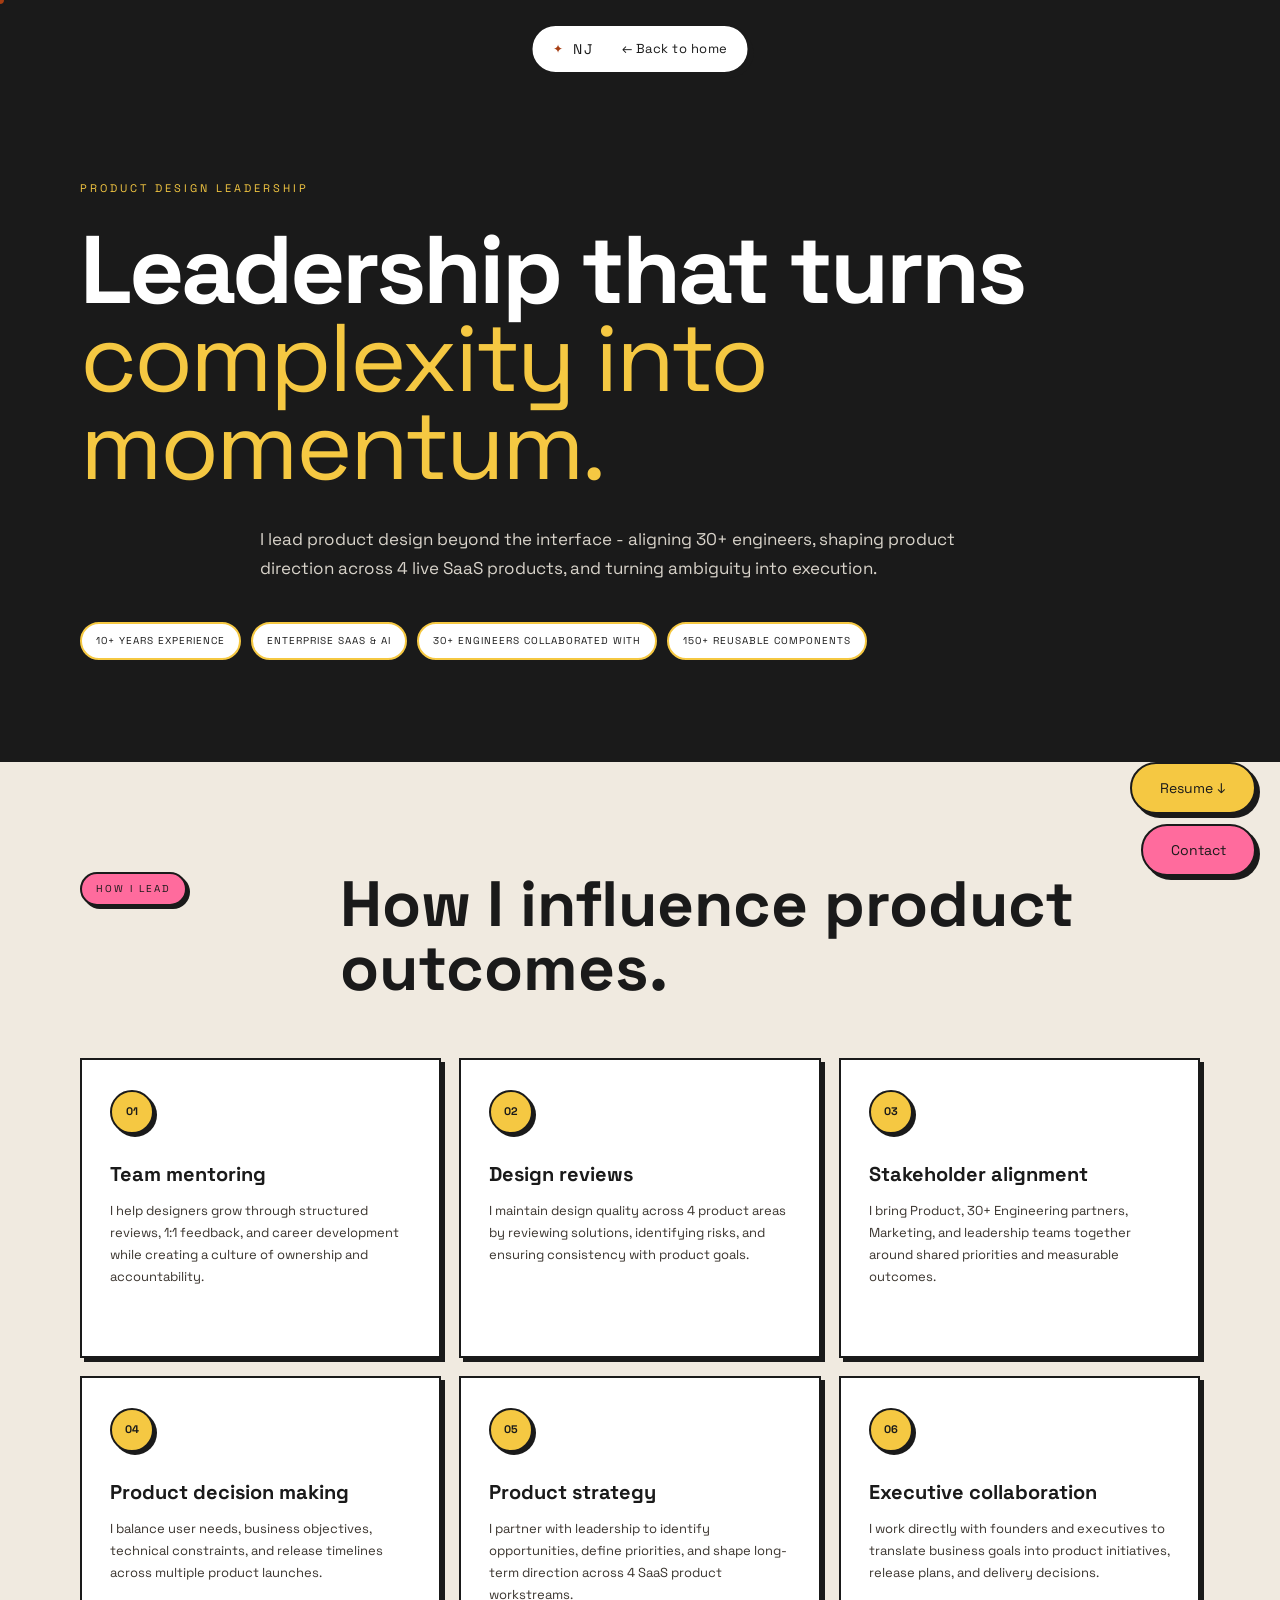
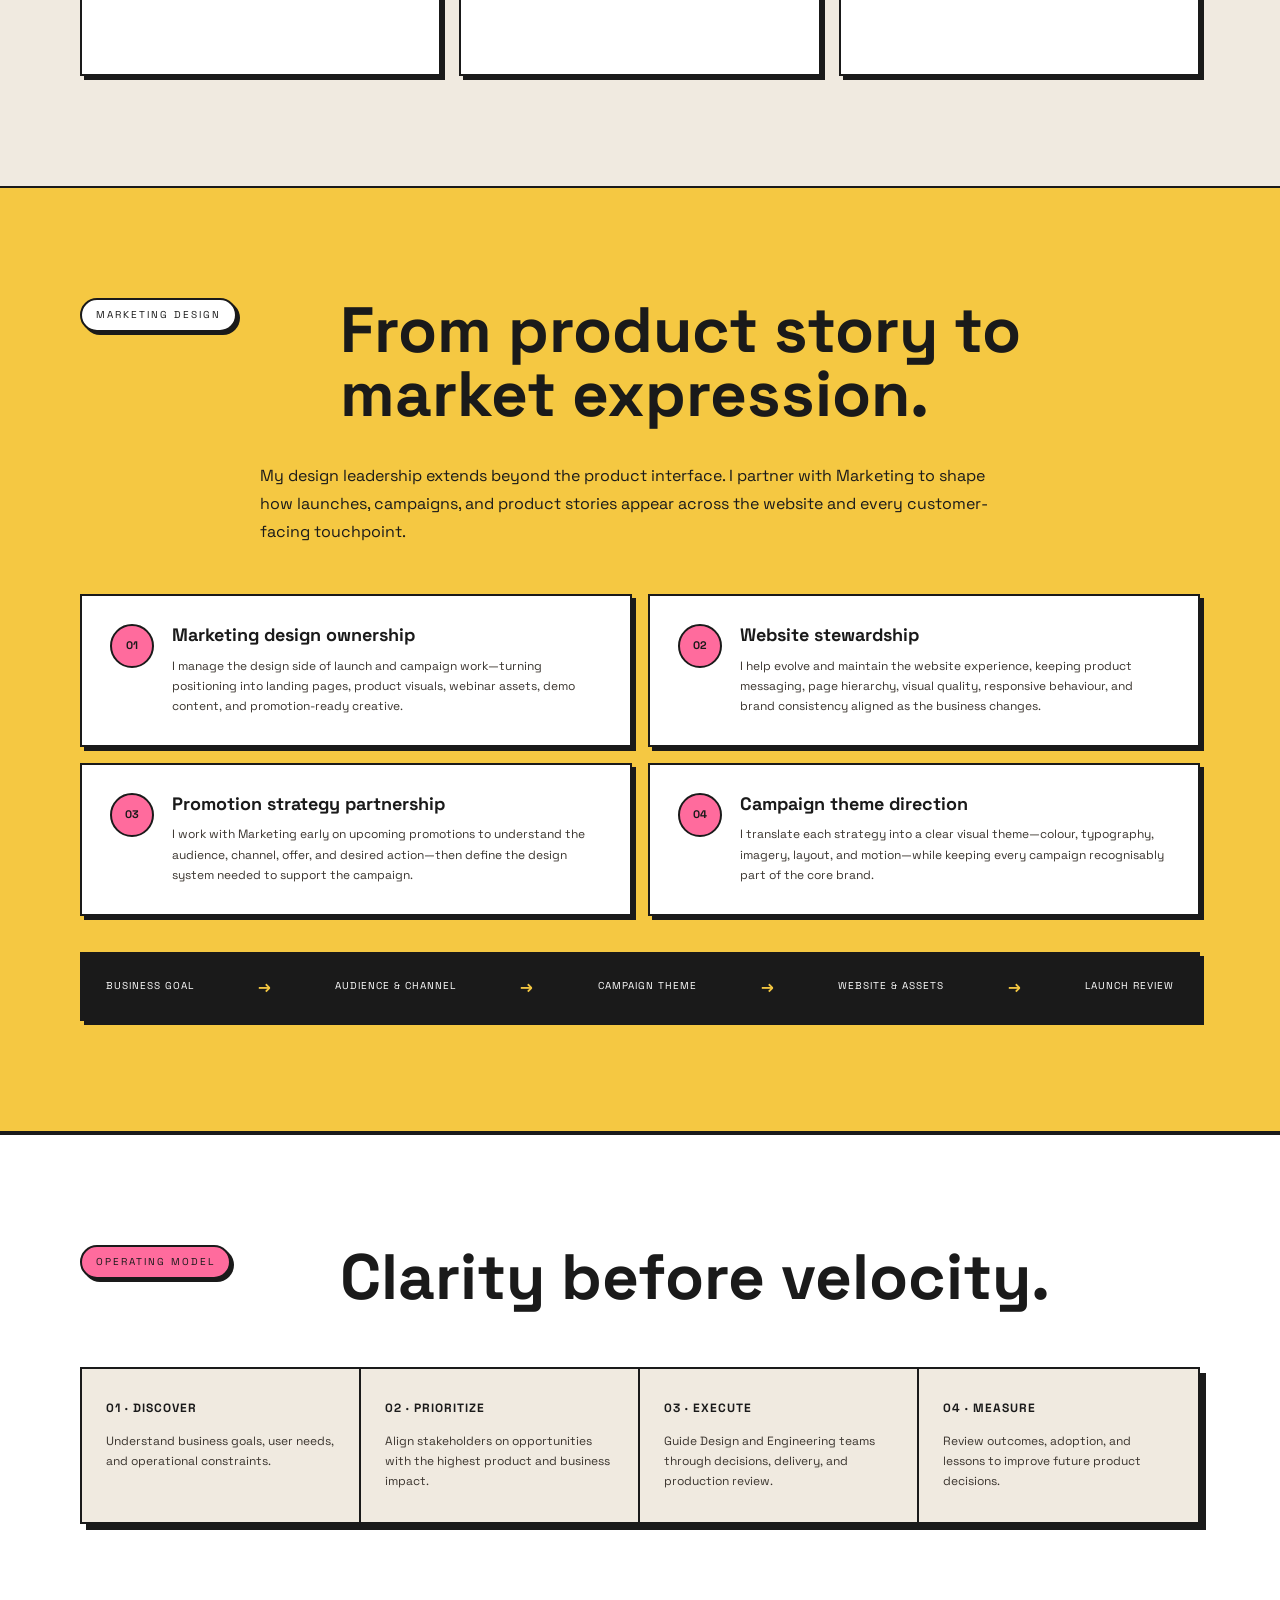
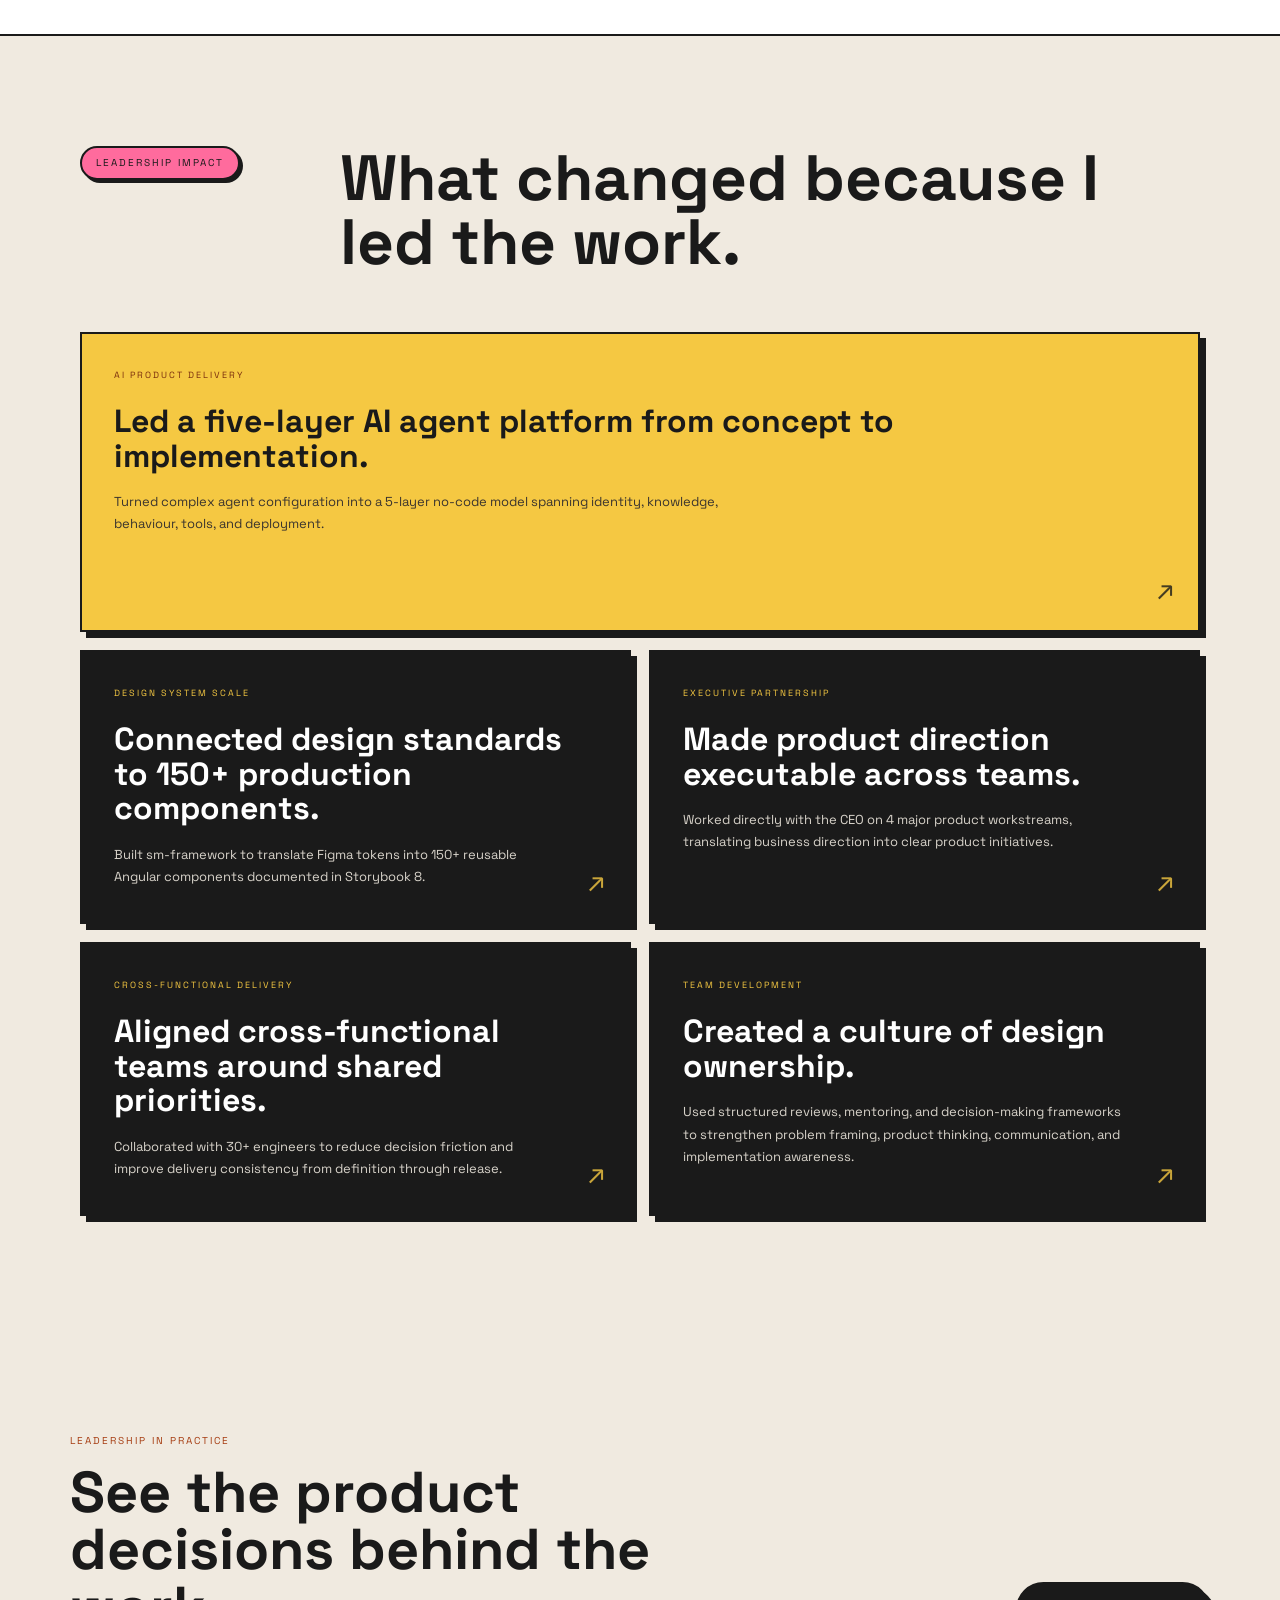
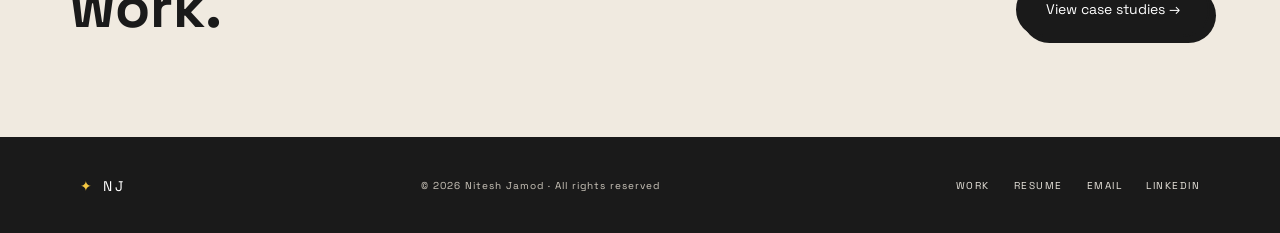
==== commit b128454e: "Improve portfolio UX and recruiter flow" ====
--- a/leadership.html
+++ b/leadership.html
@@ -27,19 +27,23 @@
 <nav class="leadership-nav leadership-nav-compact">
   <a href="index.html" class="nav-logo">NJ</a>
   <a href="index.html" class="leadership-back">← Back to home</a>
-  <a href="output/pdf/Nitesh-Jamod-CV2026.pdf" class="case-nav-resume" download>Resume ↓</a>
 </nav>
+
+<div class="floating-actions" data-preserve-case aria-label="Quick actions">
+  <a href="output/pdf/Nitesh-Jamod-CV2026.pdf" class="floating-action floating-action-resume" download>Resume ↓</a>
+  <a href="index.html#contact" class="floating-action floating-action-call">Contact</a>
+</div>
 
 <main>
   <header class="leadership-page-hero">
     <div class="leadership-page-kicker">Product Design Leadership</div>
     <h1>Leadership that turns <span>complexity into momentum.</span></h1>
-    <p>I lead product design beyond the interface—aligning teams, shaping product direction, and turning ambiguity into execution.</p>
+    <p>I lead product design beyond the interface - aligning 30+ engineers, shaping product direction across 4 live SaaS products, and turning ambiguity into execution.</p>
     <div class="leadership-page-proof">
       <span>10+ years experience</span>
       <span>Enterprise SaaS &amp; AI</span>
-      <span>Cross-functional leadership</span>
-      <span>Design systems &amp; product strategy</span>
+      <span>30+ engineers collaborated with</span>
+      <span>150+ reusable components</span>
     </div>
   </header>
 
@@ -52,32 +56,32 @@
       <article class="leadership-page-card">
         <div class="leadership-page-card-number">01</div>
         <h3>Team Mentoring</h3>
-        <p>I help designers grow through feedback, reviews, and career development while creating a culture of ownership and accountability.</p>
+        <p>I help designers grow through structured reviews, 1:1 feedback, and career development while creating a culture of ownership and accountability.</p>
       </article>
       <article class="leadership-page-card">
         <div class="leadership-page-card-number">02</div>
         <h3>Design Reviews</h3>
-        <p>I maintain design quality across products by reviewing solutions, identifying risks, and ensuring consistency with product goals.</p>
+        <p>I maintain design quality across 4 product areas by reviewing solutions, identifying risks, and ensuring consistency with product goals.</p>
       </article>
       <article class="leadership-page-card">
         <div class="leadership-page-card-number">03</div>
         <h3>Stakeholder Alignment</h3>
-        <p>I bring Product, Engineering, Marketing, and leadership teams together around shared priorities and measurable outcomes.</p>
+        <p>I bring Product, 30+ Engineering partners, Marketing, and leadership teams together around shared priorities and measurable outcomes.</p>
       </article>
       <article class="leadership-page-card">
         <div class="leadership-page-card-number">04</div>
         <h3>Product Decision Making</h3>
-        <p>I balance user needs, business objectives, technical constraints, and delivery timelines to drive confident product decisions.</p>
+        <p>I balance user needs, business objectives, technical constraints, and release timelines across multiple product launches.</p>
       </article>
       <article class="leadership-page-card">
         <div class="leadership-page-card-number">05</div>
         <h3>Product Strategy</h3>
-        <p>I partner with leadership to identify opportunities, define priorities, and shape long-term product direction.</p>
+        <p>I partner with leadership to identify opportunities, define priorities, and shape long-term direction across 4 SaaS product workstreams.</p>
       </article>
       <article class="leadership-page-card">
         <div class="leadership-page-card-number">06</div>
         <h3>Executive Collaboration</h3>
-        <p>I work directly with founders and executives to translate business goals into product initiatives and execution plans.</p>
+        <p>I work directly with founders and executives to translate business goals into product initiatives, release plans, and delivery decisions.</p>
       </article>
     </div>
   </section>
@@ -137,22 +141,22 @@
       <article>
         <span>AI product delivery</span>
         <h3>Led a five-layer AI agent platform from concept to implementation.</h3>
-        <p>Turned complex agent configuration into a no-code model spanning identity, knowledge, behaviour, tools, and deployment.</p>
+        <p>Turned complex agent configuration into a 5-layer no-code model spanning identity, knowledge, behaviour, tools, and deployment.</p>
       </article>
       <article>
         <span>Design system scale</span>
-        <h3>Connected design standards directly to production components.</h3>
-        <p>Built sm-framework to translate Figma tokens into reusable Angular components documented in Storybook 8.</p>
+        <h3>Connected design standards to 150+ production components.</h3>
+        <p>Built sm-framework to translate Figma tokens into 150+ reusable Angular components documented in Storybook 8.</p>
       </article>
       <article>
         <span>Executive partnership</span>
         <h3>Made product direction executable across teams.</h3>
-        <p>Worked directly with the CEO on major product decisions, translating business direction into clear product initiatives.</p>
+        <p>Worked directly with the CEO on 4 major product workstreams, translating business direction into clear product initiatives.</p>
       </article>
       <article>
         <span>Cross-functional delivery</span>
         <h3>Aligned cross-functional teams around shared priorities.</h3>
-        <p>Reduced decision friction and improved delivery consistency by making trade-offs, system decisions, and launch requirements clear from definition through delivery.</p>
+        <p>Collaborated with 30+ engineers to reduce decision friction and improve delivery consistency from definition through release.</p>
       </article>
       <article>
         <span>Team development</span>
--- a/assets/css/styles.css
+++ b/assets/css/styles.css
@@ -43,6 +43,82 @@
   cursor: auto;
 }
 
+/* ── READING PROGRESS ────────────── */
+.reading-progress {
+  position:fixed;
+  top:0;
+  left:0;
+  right:0;
+  height:6px;
+  z-index:10000;
+  background:rgba(26,26,26,.16);
+  border-bottom:1px solid rgba(26,26,26,.28);
+  pointer-events:none;
+}
+.reading-progress-bar {
+  width:0;
+  height:100%;
+  background:var(--pink);
+  border-right:2px solid var(--black);
+  box-shadow:0 1px 0 rgba(0,0,0,.34);
+  transform-origin:left center;
+  transition:width .08s linear;
+}
+.case-side-nav {
+  position:fixed;
+  top:124px;
+  left:28px;
+  z-index:220;
+  width:184px;
+  display:flex;
+  flex-direction:column;
+  gap:6px;
+  padding-right:16px;
+  padding-bottom:18px;
+  padding-left:10px;
+  padding-top:10px;
+  background:rgba(255,255,255,.96);
+  border:2px solid var(--black);
+  border-radius:4px;
+  box-shadow:var(--shadow);
+  backdrop-filter:blur(10px);
+}
+.case-side-nav a {
+  position:relative;
+  display:block;
+  min-height:38px;
+  padding-right:14px;
+  padding-bottom:11px;
+  padding-left:10px;
+  padding-top:10px;
+  border-radius:3px;
+  color:var(--black);
+  font-size:12px;
+  line-height:1.25;
+  text-decoration:none;
+  transition:background .15s, color .15s, transform .15s;
+}
+.case-side-nav a:hover,
+.case-side-nav a.is-active {
+  background:var(--pink);
+  color:var(--black);
+  transform:translateX(2px);
+  padding-left:10px;
+  padding-top:10px;
+}
+.case-anchor {
+  display:block;
+  position:relative;
+  top:-132px;
+  visibility:hidden;
+}
+
+@media (max-width: 1200px) {
+  .case-side-nav {
+    display:none;
+  }
+}
+
 /* ── CURSOR ─────────────────────── */
 .cur { position:fixed; z-index:9999; pointer-events:none; width:12px; height:12px; background:var(--orange); border:2px solid var(--black); border-radius:50%; transform:translate(-50%,-50%); transition:width .15s, height .15s, background .15s; }
 .cur.big { width:40px; height:40px; background:rgba(232,98,42,.15); }
@@ -67,6 +143,46 @@
 .nav-hire { font-size:13px; font-weight:400; background:var(--black); color:var(--white); padding:8px 20px; border-radius:99px; text-decoration:none; border:2px solid var(--black); transition:transform .15s, box-shadow .15s; box-shadow:var(--shadow); }
 .nav-hire:hover { transform:translate(-2px,-2px); box-shadow:var(--shadow-lg); }
 .nav-hire:active { transform:translate(2px,2px); box-shadow:none; }
+.floating-actions {
+  position:fixed;
+  right:24px;
+  bottom:24px;
+  z-index:900;
+  display:flex;
+  flex-direction:column;
+  align-items:flex-end;
+  gap:10px;
+}
+.floating-action {
+  display:inline-flex;
+  align-items:center;
+  justify-content:center;
+  min-height:52px;
+  padding:14px 28px;
+  border:2px solid var(--black);
+  border-radius:99px;
+  box-shadow:var(--shadow);
+  color:var(--black);
+  font-family:'Space Grotesk', sans-serif;
+  font-size:14px;
+  line-height:1;
+  font-weight:400;
+  letter-spacing:0;
+  text-decoration:none;
+  text-transform:none;
+  white-space:nowrap;
+  transition:transform .15s, box-shadow .15s;
+}
+.floating-action:hover {
+  transform:translate(-2px,-2px);
+  box-shadow:var(--shadow-lg);
+}
+.floating-action-resume {
+  background:var(--yellow);
+}
+.floating-action-call {
+  background:var(--pink);
+}
 
 /* ── HERO ─────────────────────────── */
 #hero {
@@ -376,8 +492,9 @@
 
 /* ── LEADERSHIP ──────────────────── */
 #leadership { max-width:none; padding:100px 80px; background:var(--black); color:var(--white); border-top:2px solid var(--black); border-bottom:2px solid var(--black); }
-.leadership-intro { max-width:1140px; margin:0 auto 48px; display:grid; grid-template-columns:minmax(200px,.65fr) 1.2fr; gap:22px 48px; align-items:end; }
+.leadership-intro { max-width:1140px; margin:0 auto 48px; display:grid; grid-template-columns:minmax(460px,1fr) 1fr; gap:22px 64px; align-items:end; }
 .leadership-intro .s-label { grid-column:1 / -1; color:var(--black); justify-self:start; }
+.leadership-intro .s-title { max-width:720px; font-size:clamp(42px,4vw,58px); line-height:1.02; }
 .leadership-intro p { color:#D8D3CA; font-size:15px; line-height:1.75; max-width:600px; }
 .leadership-copy { max-width:600px; }
 .leadership-page-link { display:inline-block; color:var(--yellow); font-size:12px; font-weight:700; text-decoration:none; border-bottom:1.5px solid var(--yellow); margin-top:18px; padding-bottom:3px; }
@@ -4171,3 +4288,99 @@
 /* WCAG AA contrast corrections for small text. */
 body.page-ai-pilot-case-study-final .persona-row-label { color:#5E5751 !important; }
 .leadership-impact-grid article:first-child > span { color:#7A2E0D; }
+
+/* Case-study resets appear later than the shared nav styles, so keep these overrides last. */
+body.page-ai-pilot-case-study-final .case-side-nav,
+body.page-document-templates-case-study .case-side-nav,
+body.page-meeting-scheduler-case-study .case-side-nav,
+body.page-unified-inbox-v2 .case-side-nav {
+  padding-top:10px !important;
+  padding-left:10px !important;
+  padding-right:16px !important;
+  padding-bottom:18px !important;
+}
+
+body.page-ai-pilot-case-study-final .case-side-nav a,
+body.page-document-templates-case-study .case-side-nav a,
+body.page-meeting-scheduler-case-study .case-side-nav a,
+body.page-unified-inbox-v2 .case-side-nav a {
+  padding-top:10px !important;
+  padding-left:10px !important;
+  padding-right:14px !important;
+  padding-bottom:11px !important;
+}
+
+body.page-ai-pilot-case-study-final .case-side-nav a:hover,
+body.page-ai-pilot-case-study-final .case-side-nav a.is-active,
+body.page-document-templates-case-study .case-side-nav a:hover,
+body.page-document-templates-case-study .case-side-nav a.is-active,
+body.page-meeting-scheduler-case-study .case-side-nav a:hover,
+body.page-meeting-scheduler-case-study .case-side-nav a.is-active,
+body.page-unified-inbox-v2 .case-side-nav a:hover,
+body.page-unified-inbox-v2 .case-side-nav a.is-active {
+  padding-top:10px !important;
+  padding-left:10px !important;
+}
+
+body[class] .floating-actions {
+  position:fixed !important;
+  right:24px !important;
+  bottom:24px !important;
+  z-index:900 !important;
+  display:flex !important;
+  flex-direction:column !important;
+  align-items:flex-end !important;
+  gap:10px !important;
+  margin:0 !important;
+  padding:0 !important;
+}
+
+body[class] .floating-action {
+  display:inline-flex !important;
+  align-items:center !important;
+  justify-content:center !important;
+  min-height:52px !important;
+  padding:14px 28px !important;
+  border:2px solid #1A1A1A !important;
+  border-radius:99px !important;
+  box-shadow:4px 4px 0 #1A1A1A !important;
+  color:#1A1A1A !important;
+  font-family:'Space Grotesk', sans-serif !important;
+  font-size:14px !important;
+  line-height:1 !important;
+  font-weight:400 !important;
+  letter-spacing:0 !important;
+  text-decoration:none !important;
+  text-transform:none !important;
+  white-space:nowrap !important;
+  transition:transform .15s, box-shadow .15s !important;
+}
+
+body[class] .floating-action:hover {
+  transform:translate(-2px,-2px) !important;
+  box-shadow:6px 6px 0 #1A1A1A !important;
+}
+
+body[class] .floating-action-resume {
+  background:#F5C842 !important;
+}
+
+body[class] .floating-action-call {
+  background:#FF6B9D !important;
+}
+
+@media(max-width:600px) {
+  .floating-actions,
+  body[class] .floating-actions {
+    right:14px !important;
+    bottom:14px !important;
+    gap:8px !important;
+  }
+
+  .floating-action,
+  body[class] .floating-action {
+    min-height:48px !important;
+    padding:12px 20px !important;
+    font-size:14px !important;
+  }
+}
